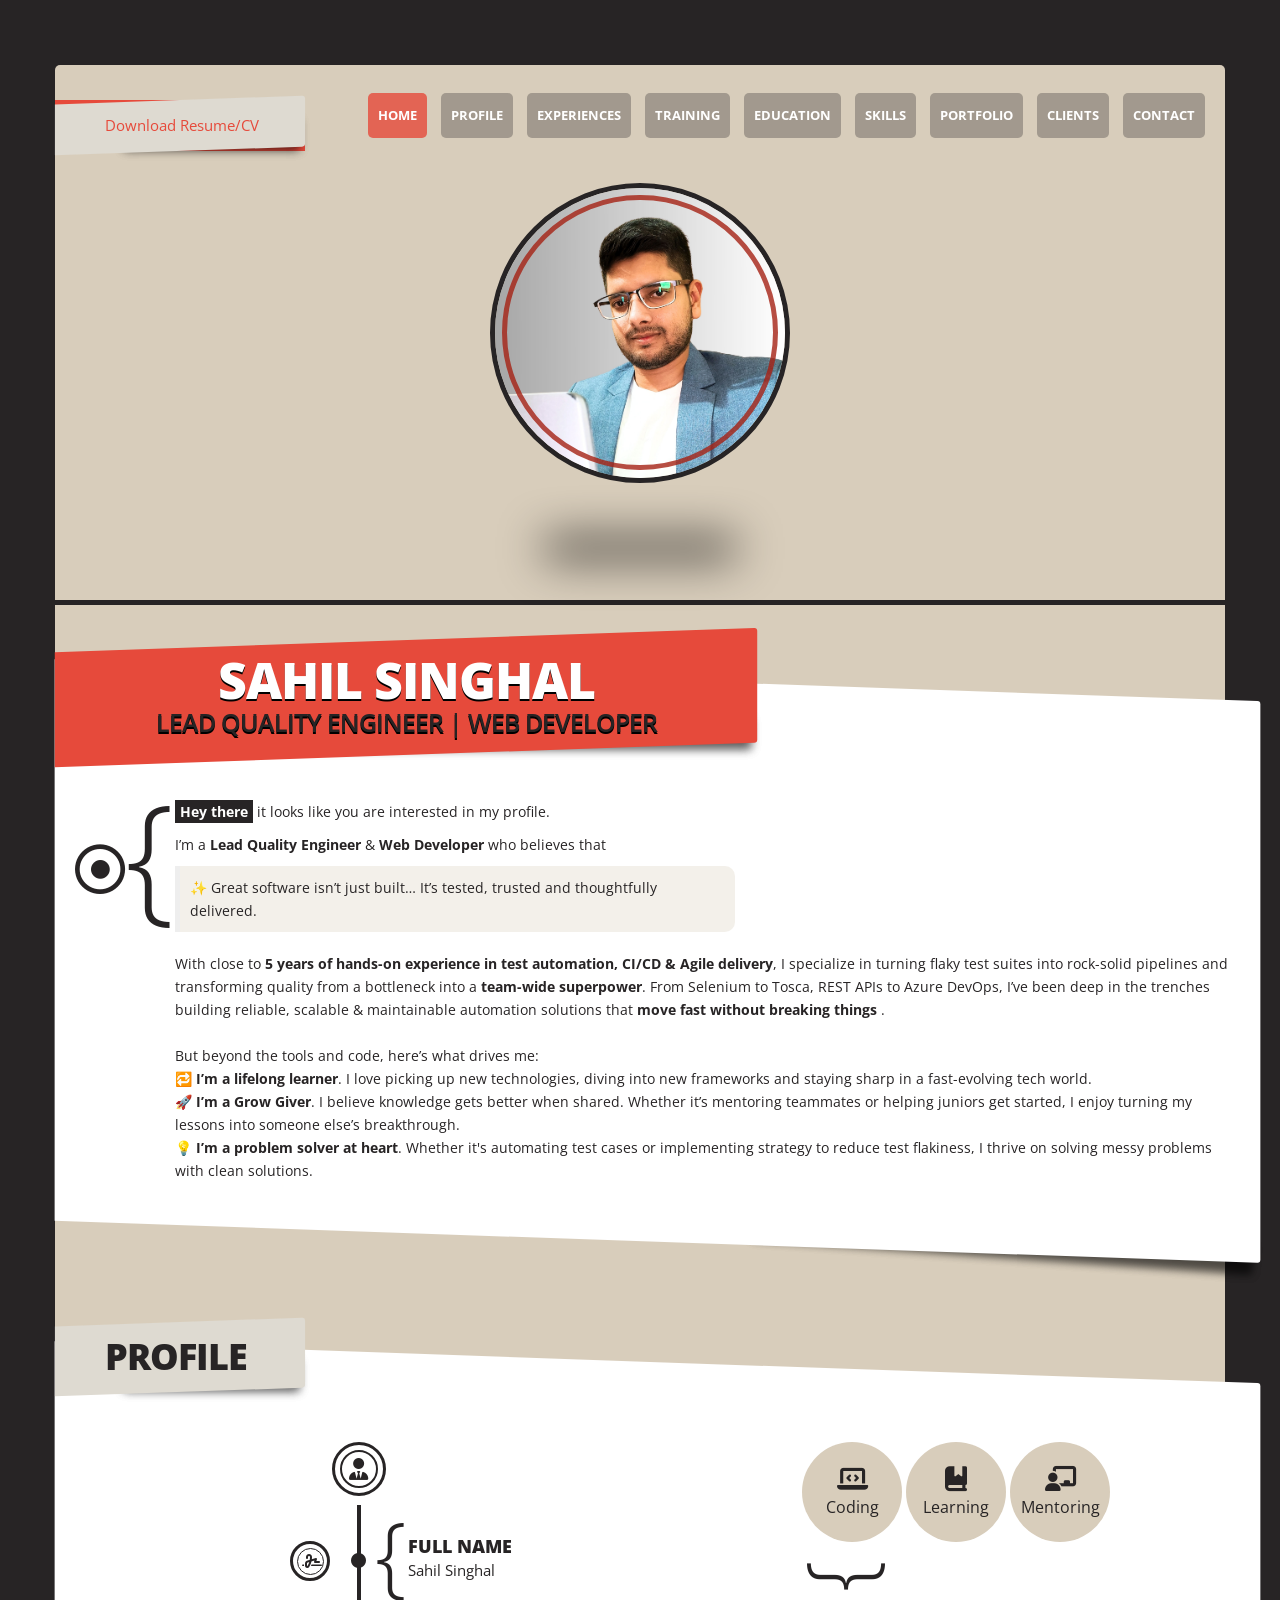
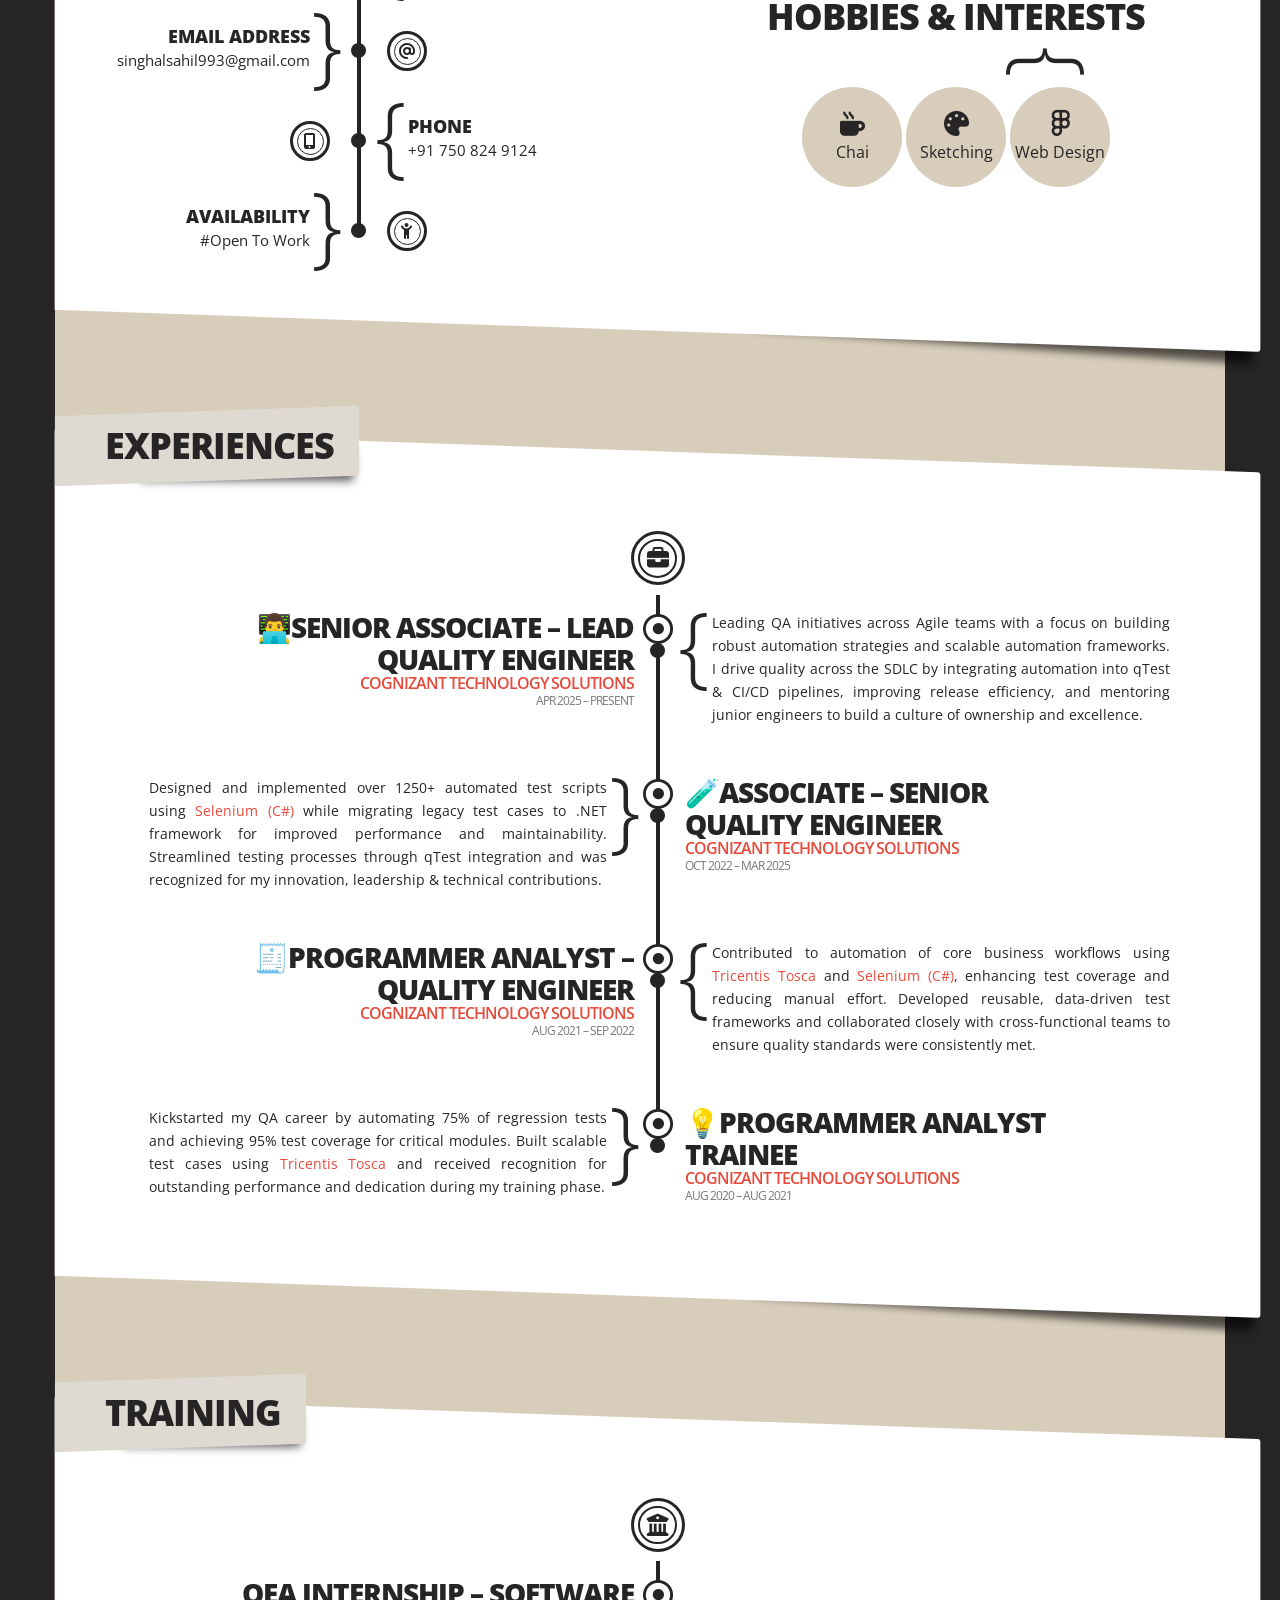
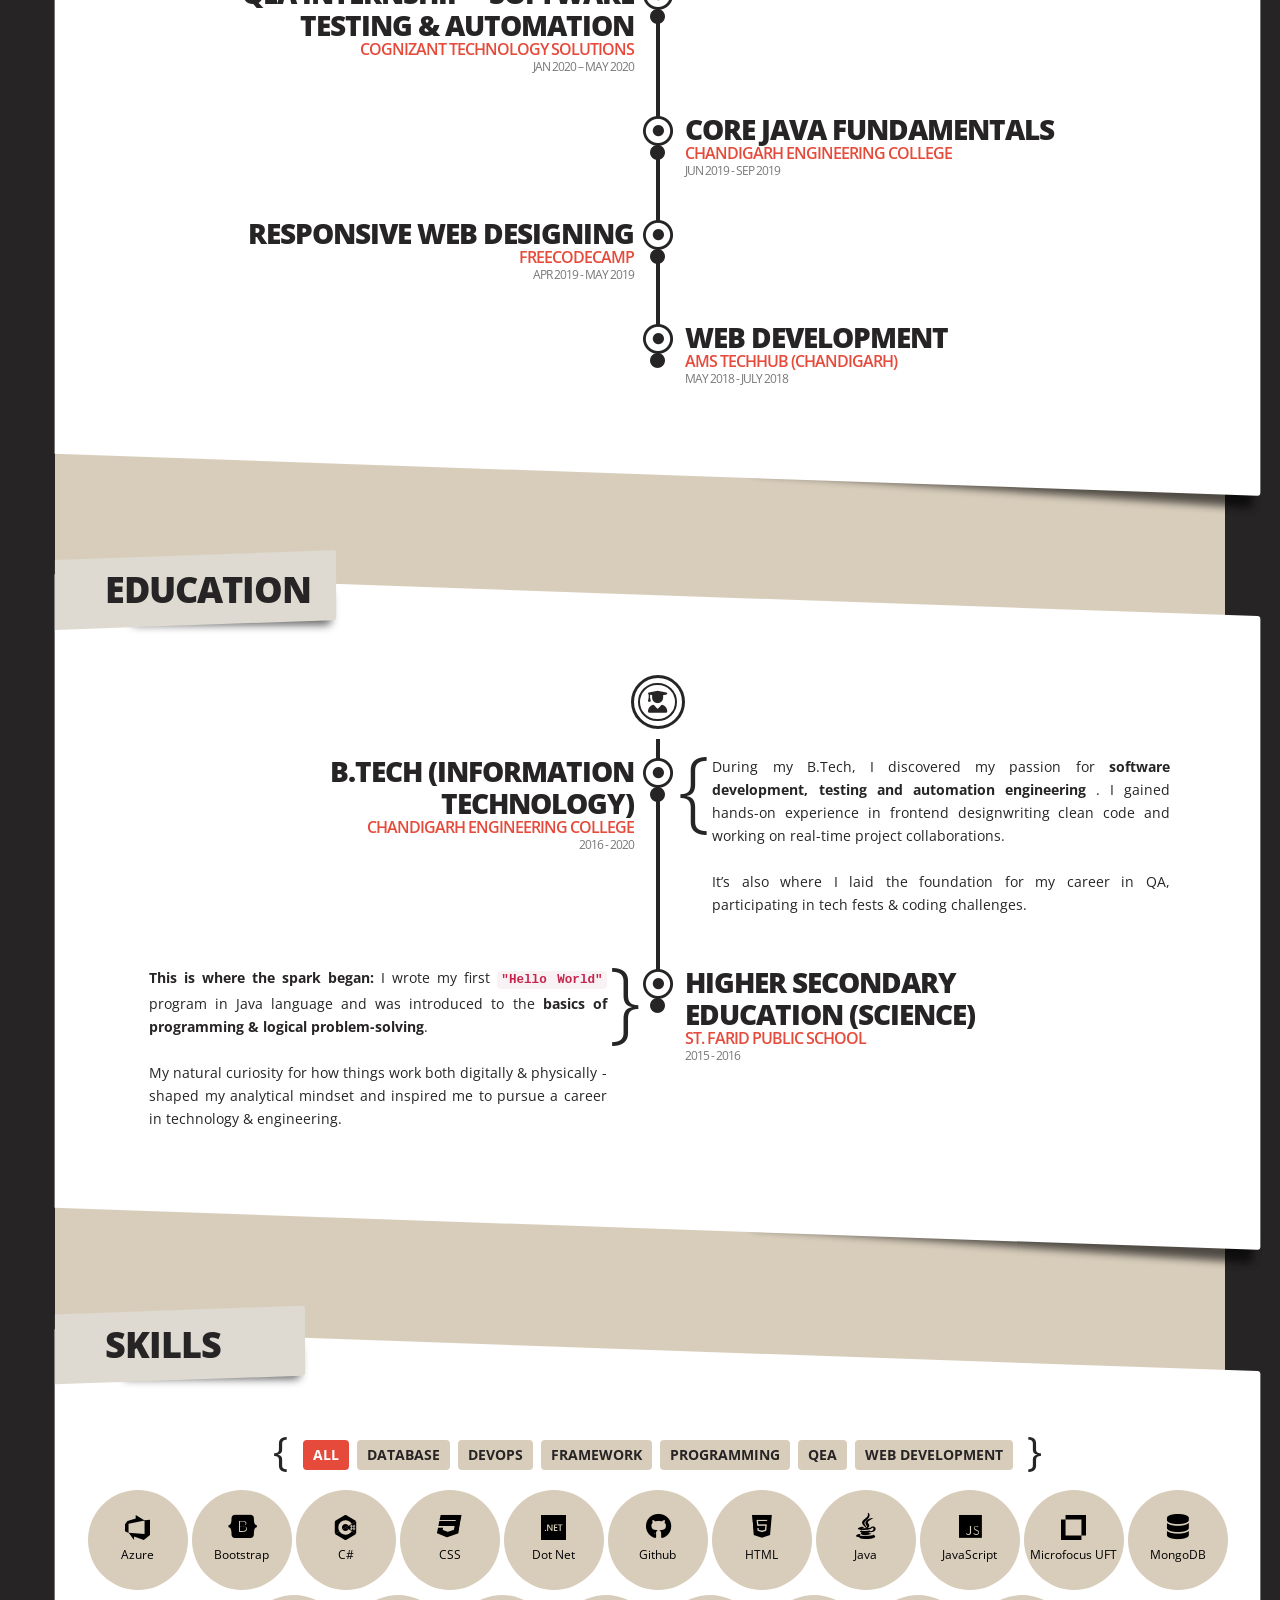
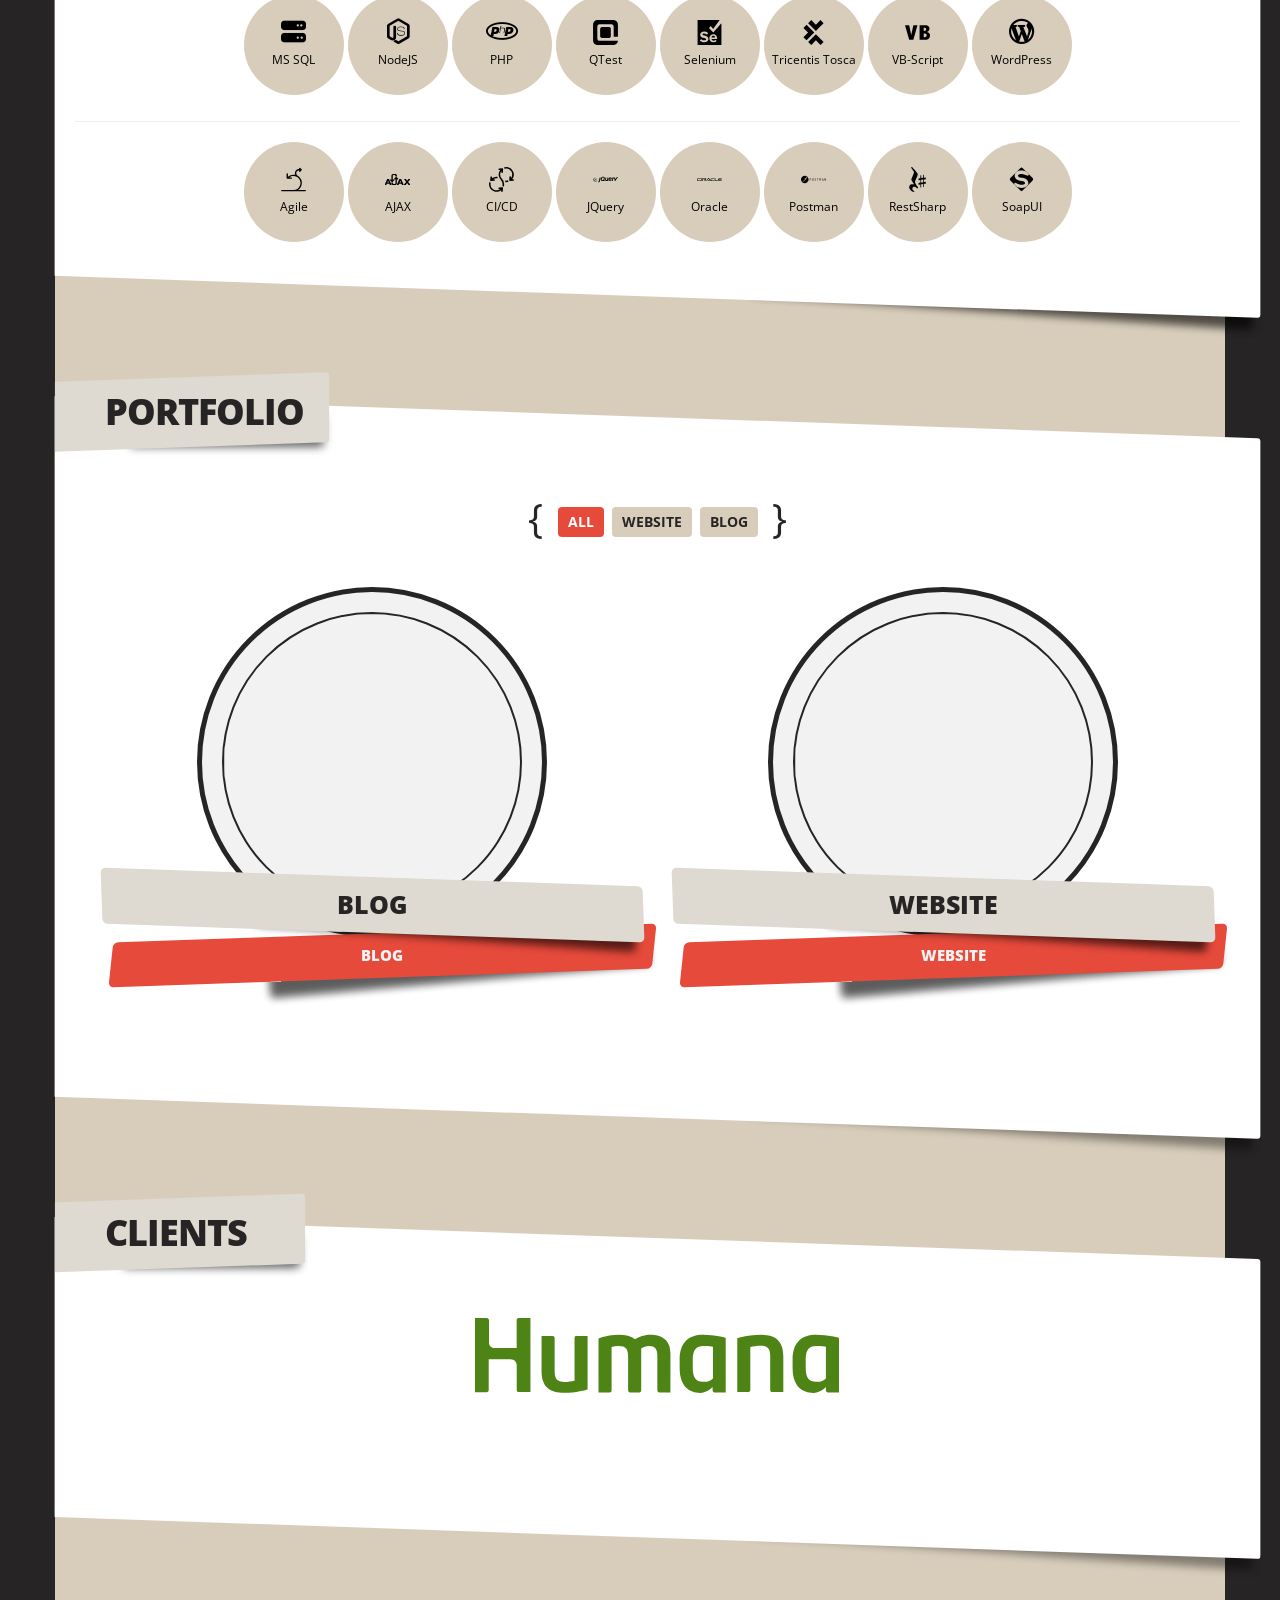
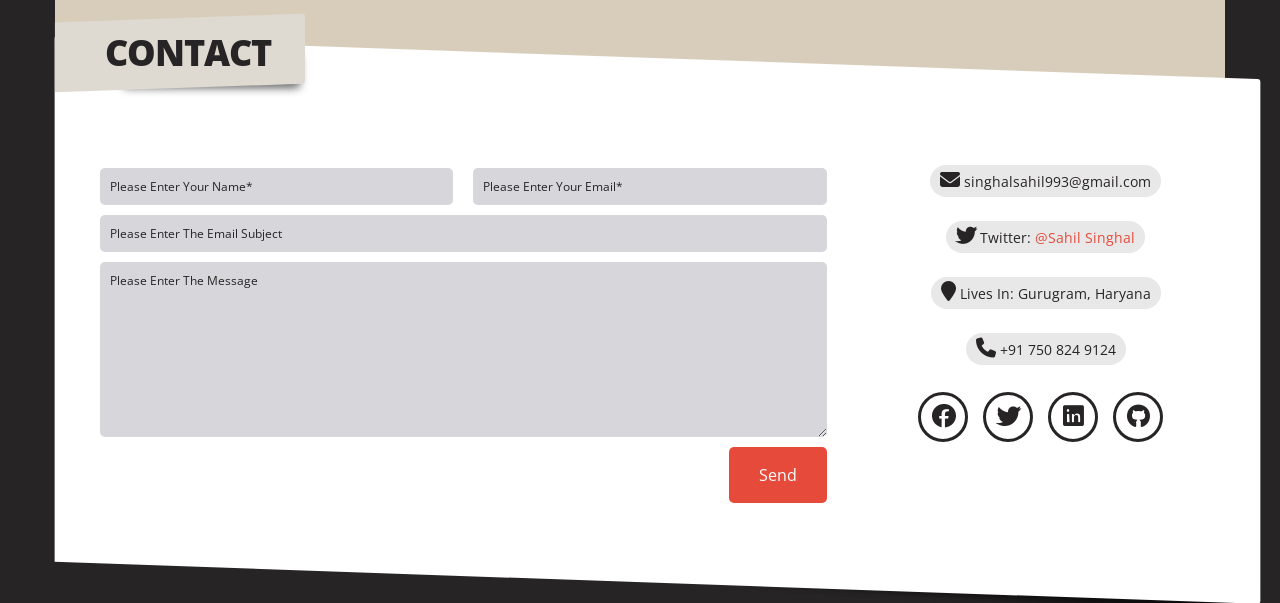
==== index.html @ 739b4bcb "Updates SVG Code In index File" ====
<!DOCTYPE html>
<html>

<head>
  <title>Er.Sahil Singhal</title>
  <!-- Meta Details -->
  <meta name="viewport" content="width=device-width, initial-scale=1.0">
  <meta http-equiv="Content-Type" content="text/html; charset=UTF-8">
  <meta name="author" content="Sahil Singhal | Lead Quality Engineer | Web Developer">
  <meta name="keywords" content="Sahil Singhal, Lead Quality Engineer & Web Developer, Cognizant Technology Solutions">
  <meta name="robots" content="all">

  <!-- Include Cascading Style Stylesheets -->
  <link rel="stylesheet" href="./css/prettyPhoto.css">
  <link rel="stylesheet" href="./css/animate.css">
  <link rel="stylesheet" href="./css/stylesheet.css">

  <!-- Include Favicon Image In Browser Tab -->
  <link rel="apple-touch-icon" sizes="180x180" href="images/favicon/apple-touch-icon.png">
  <link rel="icon" type="image/png" sizes="32x32" href="images/favicon/favicon-32x32.png">
  <link rel="icon" type="image/png" sizes="16x16" href="images/favicon/favicon-16x16.png">
  <link rel="manifest" href="images/favicon/site.webmanifest">

  <!-- Include Font Awesome -->
  <link rel="stylesheet" href="./css/fontawesome/css/all.css">

  <!-- Include Google Fonts -->
  <link href='https://fonts.googleapis.com/css?family=Open+Sans:300,700,800,400,600' rel='stylesheet' type='text/css'>
</head>

<body>
  <div class="wrapper">
    <div class="container">
      <header id="home">
        <div class="head-image bg-image"
          style="background-position: center center; background-image: url('images/head-image.jpg'); background-size: cover; background-repeat: no-repeat; height: 535px;">
          <div class="avatar wow bounceInDown animated" style="visibility: visible; animation-name: bounceInDown;">
            <img alt="avatar" src="images/Sahil Singhal.jpg" style="height:100%;">
          </div>
        </div>
        <div class="sticky-paper-head has-shadow" style="background-color: #e64a3b;">
          <div class="content">
            <a target="_blank" href="#">Download Resume/CV</a>
          </div>
          <div class="shadow"></div>
        </div>
        <div class="col-xs-12 nav-menu top-menu-holder">
          <nav class="visible-lg">
            <ul class="nav">
              <li class="active">
                <a href="#home" address="true">Home</a>
              </li>
              <li>
                <a href="#profile" address="true">Profile</a>
              </li>
              <li>
                <a href="#experiences" address="true">Experiences</a>
              </li>
              <li>
                <a href="#training" address="true">Training</a>
              </li>
              <li class="">
                <a href="#education" address="true">Education</a>
              </li>
              <li class="">
                <a href="#skills" address="true">Skills</a>
              </li>
              <li>
                <a href="#portfolio" address="true">Portfolio</a>
              </li>
              <li>
                <a href="#clients" address="true">Clients</a>
              </li>
              <li>
                <a href="#contact" address="true">Contact</a>
              </li>
            </ul>
          </nav>
          <select id="navdropdown" class="top-drop-menu nav visible-md visible-sm visible-xs">
            <option value="#home" selected="selected">
              Home
            </option>
            <option value="#profile">
              Profile
            </option>
            <option value="#experiences">
              Experiences
            </option>
            <option value="#training">
              Training
            </option>
            <option value="#education">
              Education
            </option>
            <option value="#skills">
              Skills
            </option>
            <option value="#portfolio">
              Portfolio
            </option>
            <option value="#clients">
              Clients
            </option>
            <option value="#contact">
              Contact
            </option>
          </select>
        </div>
      </header>
      <section id="info" class="big-name">
        <div class="sticky-paper-head has-shadow">
          <div class="content">
            <h1 id="websitename" style="color: #fff;">Sahil Singhal</h1>
            <div class="short-tag">
              Lead Quality Engineer | Web Developer
            </div>
          </div>
          <div class="shadow"></div>
        </div>
        <div class="sticky-paper-body has-shadow">
          <div class="content">
            <div class="row">
              <div class="col-xs-12 col-md-12">
                <div class="le-paragraph">
                  <p>
                    <strong>Hey there</strong> it looks like you are interested in my profile.
                  </p>
                  <p>
                    I’m a <b>Lead Quality Engineer</b> & <b>Web Developer</b> who believes that
                  <blockquote class="quote">✨ Great software isn’t just built… It’s tested, trusted and thoughtfully
                    delivered.
                  </blockquote>

                  With close to <b>5 years of hands-on experience in test automation, CI/CD &amp; Agile delivery</b>, I
                  specialize in turning flaky test suites into rock-solid pipelines and transforming quality from a
                  bottleneck into a <b>team-wide superpower</b>. From Selenium to Tosca, REST APIs to Azure DevOps, I’ve
                  been deep in the trenches building reliable, scalable &amp; maintainable automation solutions that <b>
                    move fast without breaking things </b>. <br><br>

                  But beyond the tools and code, here’s what drives me:<br>
                  🔁 <b>I’m a lifelong learner</b>. I love picking up new technologies, diving into new frameworks and
                  staying sharp in a fast-evolving tech world.<br>
                  🚀 <b>I’m a Grow Giver</b>. I believe knowledge gets better when shared. Whether it’s mentoring
                  teammates or helping juniors get started, I enjoy turning my lessons into someone else’s
                  breakthrough.<br>
                  💡 <b>I’m a problem solver at heart</b>. Whether it's automating test cases or implementing strategy
                  to reduce test flakiness, I thrive on solving messy problems with clean solutions.
                  </p>
                </div>
              </div>
            </div>
          </div>
          <div class="shadow"></div>
        </div>
      </section>
      <hr class="le-hr">
      <section id="profile">
        <div class="sticky-paper-head has-shadow">
          <div class="content">
            <h1>profile</h1>
          </div>
          <div class="shadow"></div>
        </div>
        <div class="sticky-paper-body has-shadow">
          <div class="content">
            <div class="row">
              <div class="col-xs-12 col-lg-6">
                <div class="timeline-holder wow bounceInUp animated"
                  style="visibility: visible; animation-name: bounceInUp;">
                  <div class="timeline-head">
                    <div class="icon">
                      <i class="fa fa-user-tie"></i>
                    </div>
                  </div>
                  <div class="timeline-body">
                    <div class="profile-item timeline-item">
                      <div class="icon-item left">
                        <div class="circular-icon">
                          <i class="fa fa-signature"></i>
                        </div>
                      </div>
                      <div class="profile-content timeline-content right">
                        <span>full name</span>
                        <div class="value">Sahil Singhal</div>
                      </div>
                    </div>
                    <div class="profile-item timeline-item">
                      <div class="icon-item right">
                        <div class="circular-icon">
                          <i class="fa-solid fa-at"></i>
                        </div>
                      </div>
                      <div class="profile-content timeline-content left">
                        <span>email address</span>
                        <div class="value" style="text-transform: none;">singhalsahil993@gmail.com
                        </div>
                      </div>
                    </div>
                    <div class="profile-item timeline-item">
                      <div class="icon-item left">
                        <div class="circular-icon">
                          <i class="fa fa-mobile-screen-button"></i>
                        </div>
                      </div>
                      <div class="profile-content timeline-content right">
                        <span>Phone</span>
                        <div class="value">+91 750 824 9124</div>
                      </div>
                    </div>
                    <div class="profile-item timeline-item">
                      <div class="icon-item right">
                        <div class="circular-icon left">
                          <i class="fa fa-child-reaching"></i>
                        </div>
                      </div>
                      <div class="profile-content timeline-content left">
                        <span>Availability</span>
                        <div class="value">#Open To Work</div>
                      </div>
                    </div>
                  </div>
                </div>
              </div>
              <div class="col-xs-12 col-lg-6">
                <div class="interests-holder">
                  <div class="interests-row big">
                    <ul>
                      <li class="wow bounceInDown animated" data-wow-delay="0.2s"
                        style="visibility: visible; animation-delay: 0.2s; animation-name: bounceInDown;">
                        <i class="fa fa-laptop-code"></i>
                        <span>Coding</span>
                      </li>
                      <li class="wow bounceInDown animated" data-wow-delay="0.3s"
                        style="visibility: visible; animation-delay: 0.3s; animation-name: bounceInDown;">
                        <i class="fa fa-book-bookmark"></i>
                        <span>Learning</span>
                      </li>
                      <li class="wow bounceInDown animated" data-wow-delay="0.4s"
                        style="visibility: visible; animation-delay: 0.4s; animation-name: bounceInDown;">
                        <i class="fa fa-chalkboard-teacher"></i>
                        <span>Mentoring</span>
                      </li>
                    </ul>
                  </div>
                  <div class="title wow fadeIn animated" style="visibility: visible; animation-name: fadeIn;">
                    <h1>hobbies &amp; interests</h1>
                  </div>
                  <div class="interests-row big">
                    <ul>
                      <li class="wow bounceInDown animated" data-wow-delay="0.5s"
                        style="visibility: visible; animation-delay: 0.5s; animation-name: bounceInDown;">
                        <i class="fa fa-mug-hot"></i>
                        <span>Chai</span>
                      </li>
                      <li class="wow bounceInDown animated" data-wow-delay="0.6s"
                        style="visibility: visible; animation-delay: 0.6s; animation-name: bounceInDown;">
                        <i class="fa fa-solid fa-palette"></i>
                        <span>Sketching</span>
                      </li>
                      <li class="wow bounceInDown animated" data-wow-delay="0.7s"
                        style="visibility: visible; animation-delay: 0.7s; animation-name: bounceInDown;">
                        <i class="fab fa-figma"></i>
                        <span>Web Design</span>
                      </li>
                    </ul>
                  </div>
                </div>
              </div>
            </div>
          </div>
          <div class="shadow"></div>
        </div>
      </section>
      <hr class="le-hr">
      <section id="experiences">
        <div class="sticky-paper-head has-shadow">
          <div class="content">
            <h1>experiences</h1>
          </div>
          <div class="shadow"></div>
        </div>
        <div class="sticky-paper-body has-shadow">
          <div class="content">
            <div class="row">
              <div class="col-xs-12">
                <div class="timeline-holder wow bounceInUp animated"
                  style="visibility: visible; animation-name: bounceInUp;">
                  <div class="timeline-head event-head">
                    <div class="icon">
                      <i class="fa fa-briefcase"></i>
                    </div>
                  </div>
                  <div class="timeline-body">
                    <div class="event-item timeline-item">
                      <div class="event-title left">
                        <h1>👨‍💻Senior Associate – Lead Quality Engineer</h1>
                        <h4><a href="https://www.cognizant.com/us/en" target="_blank">Cognizant Technology
                            Solutions</a><br><small>Apr 2025 – Present</small></h4>
                      </div>
                      <div class="event-content timeline-content right">
                        <p>
                          Leading QA initiatives across Agile teams with a focus on building robust automation
                          strategies and scalable automation frameworks. I drive quality across the SDLC by integrating
                          automation into qTest &amp; CI/CD pipelines, improving release efficiency, and mentoring
                          junior engineers to build a culture of ownership and excellence.
                        </p>
                      </div>
                    </div>
                    <div class="event-item timeline-item">
                      <div class="event-content timeline-content left">
                        <p>
                          Designed and implemented over 1250+ automated test scripts using <a
                            href="https://www.selenium.dev/" target="_blank">Selenium (C#)</a> while migrating
                          legacy test cases to .NET framework for improved performance and maintainability. Streamlined
                          testing processes through qTest integration and was recognized for my innovation, leadership
                          &amp; technical contributions.
                        </p>
                      </div>
                      <div class="event-title right">
                        <h1>🧪Associate – Senior Quality Engineer</h1>
                        <h4><a href="https://www.cognizant.com/us/en" target="_blank">Cognizant Technology
                            Solutions</a><br><small>Oct 2022 – Mar 2025</small>
                        </h4>
                      </div>
                    </div>
                    <div class="event-item timeline-item">
                      <div class="event-title left">
                        <h1>🧾Programmer Analyst – Quality Engineer</h1>
                        <h4><a href="https://www.cognizant.com/us/en" target="_blank">Cognizant Technology
                            Solutions</a><br><small>Aug 2021 – Sep 2022</small></h4>
                      </div>
                      <div class="event-content timeline-content right">
                        <p>
                          Contributed to automation of core business workflows using <a
                            href="https://documentation.tricentis.com/tosca/1600/en/content/resources/webhelp/cover_web.htm"
                            target="_blank">Tricentis Tosca</a> and <a href="https://www.selenium.dev/"
                            target="_blank">Selenium (C#)</a>, enhancing test
                          coverage and reducing manual effort. Developed reusable, data-driven test frameworks and
                          collaborated closely with cross-functional teams to ensure quality standards were
                          consistently met.
                        </p>
                      </div>
                    </div>
                    <div class="event-item timeline-item">
                      <div class="event-content timeline-content left">
                        <p>
                          Kickstarted my QA career by automating 75% of regression tests and achieving 95% test coverage
                          for critical modules. Built scalable test cases using <a
                            href="https://documentation.tricentis.com/tosca/1600/en/content/resources/webhelp/cover_web.htm"
                            target="_blank">Tricentis Tosca</a> and received recognition for outstanding performance and
                          dedication during my training phase.
                        </p>
                      </div>
                      <div class="event-title right">
                        <h1>💡Programmer Analyst Trainee</h1>
                        <h4><a href="https://www.cognizant.com/us/en" target="_blank">Cognizant Technology
                            Solutions</a><br><small>Aug 2020 – Aug 2021</small></h4>
                      </div>
                    </div>
                  </div>
                </div>
              </div>
            </div>
          </div>
          <div class="shadow"></div>
        </div>
      </section>
      <hr class="le-hr">
      <section id="training">
        <div class="sticky-paper-head has-shadow">
          <div class="content">
            <h1>Training</h1>
          </div>
          <div class="shadow"></div>
        </div>
        <div class="sticky-paper-body has-shadow">
          <div class="content">
            <div class="row">
              <div class="col-xs-12">
                <div class="timeline-holder wow bounceInUp animated"
                  style="visibility: visible; animation-name: bounceInUp;">
                  <div class="timeline-head event-head">
                    <div class="icon">
                      <i class="fa fa-university"></i>
                    </div>
                  </div>
                  <div class="timeline-body">
                    <!--QEA Internship – Software Testing & Automation-->
                    <div class="event-item timeline-item">
                      <div class="event-title left">
                        <h1>QEA Internship – Software Testing & Automation</h1>
                        <h4><a href="https://www.cognizant.com/us/en" target="_blank">Cognizant Technology
                            Solutions</a><br><small>Jan 2020 – May 2020</small></h4>
                      </div>
                    </div>
                    <!--Core Java-->
                    <div class="event-item timeline-item">
                      <div class="event-content timeline-content left myleft"></div>
                      <div class="event-title right">
                        <h1>Core Java Fundamentals</h1>
                        <h4><a href="https://www.cgc.edu.in/chandigarh-engineering-college" target="_blank">Chandigarh
                            Engineering College</a> <br><small>Jun 2019 - Sep 2019</small></h4>
                      </div>
                    </div>
                    <!--Web Development-->
                    <div class="event-item timeline-item">
                      <div class="event-title left">
                        <h1>Responsive Web Designing</h1>
                        <h4><a href="https://www.freecodecamp.org/" target="_blank">FreeCodeCamp</a><br><small>Apr
                            2019 - May 2019</small></h4>
                      </div>
                    </div>
                    <!--Web Development-->
                    <div class="event-item timeline-item">
                      <div class="event-content timeline-content left myleft"></div>
                      <div class="event-title right">
                        <h1>Web Development</h1>
                        <h4><a href="http://www.amstechub.com/" target="_blank">AMS Techhub
                            (Chandigarh)</a><br><small>May
                            2018 - July 2018</small>
                        </h4>
                      </div>
                    </div>
                  </div>
                </div>
              </div>
            </div>
          </div>
          <div class="shadow"></div>
        </div>
      </section>
      <hr class="le-hr">
      <section id="education">
        <div class="sticky-paper-head has-shadow">
          <div class="content">
            <h1>education</h1>
          </div>
          <div class="shadow"></div>
        </div>
        <div class="sticky-paper-body has-shadow">
          <div class="content">
            <div class="row">
              <div class="col-xs-12">
                <div class="timeline-holder wow bounceInUp animated"
                  style="visibility: visible; animation-name: bounceInUp;">
                  <div class="timeline-head event-head">
                    <div class="icon">
                      <i class="fa fa-user-graduate"></i>
                    </div>
                  </div>
                  <div class="timeline-body">
                    <div class="event-item timeline-item">
                      <div class="event-title left">
                        <h1>B.Tech (Information Technology)</h1>
                        <h4><a href="https://www.cgc.edu.in/chandigarh-engineering-college" target="_blank">Chandigarh
                            Engineering College</a><br><small>2016 - 2020</small></h4>
                      </div>
                      <div class="event-content timeline-content right">
                        <p>
                          During my B.Tech, I discovered my passion for <b> software development, testing and automation
                            engineering </b>. I gained hands-on experience in frontend designwriting clean code and
                          working on real-time project collaborations. <br><br>
                          It’s also where I laid the foundation for my career in QA, participating in tech fests &amp;
                          coding challenges.
                        </p>
                      </div>
                    </div>
                    <div class="event-item timeline-item">
                      <div class="event-content timeline-content left">
                        <p>
                          <b>This is where the spark began:</b> I wrote my first <b><code>"Hello World"</code></b>
                          program
                          in Java language and was introduced to the <b>basics of programming &amp; logical
                            problem-solving</b>.
                          <br><br>
                          My natural curiosity for how things work both digitally &amp; physically - shaped my
                          analytical
                          mindset and inspired me to pursue a career in technology &amp; engineering.
                        </p>
                      </div>
                      <div class="event-title right">
                        <h1>Higher Secondary Education (Science)</h1>
                        <h4><a href="https://stfarid.school/" target="_blank">St. Farid Public School</a><br><small>
                            2015 - 2016</small></h4>
                      </div>
                    </div>
                  </div>
                </div>
              </div>
            </div>
          </div>
          <div class="shadow"></div>
        </div>
      </section>
      <hr class="le-hr">
      <section id="skills">
        <div class="sticky-paper-head has-shadow">
          <div class="content">
            <h1>skills</h1>
          </div>
          <div class="shadow"></div>
        </div>
        <div class="sticky-paper-body has-shadow">
          <div class="content">
            <div class="row">
              <div class="col-xs-12">
                <div class="skill-holder interests-row big">
                  <div id="filters" class="group-selectors-skills">
                    <a href="#all" data-filter="*" class="active">All<span></span></a>
                    <a href="#database" data-filter=".database">Database<span></span></a>
                    <a href="#devops" data-filter=".devops">DevOps<span></span></a>
                    <a href="#framework" data-filter=".framework">Framework<span></span></a>
                    <a href="#lang" data-filter=".lang">Programming<span></span></a>
                    <a href="#qea" data-filter=".qea">QEA<span></span></a>
                    <a href="#webdev" data-filter=".webdev">Web Development<span></span></a>
                  </div>
                  <ul id="skillslist">
                    <li class="wow bounceInDown animated animated devops" data-wow-delay="0.1s"
                      style="visibility: visible; animation-delay: 0.1s; animation-name: bounceInDown;">
                      <a href="https://learn.microsoft.com/en-us/azure/?product=popular" target="_blank">
                        <svg xmlns="http://www.w3.org/2000/svg" viewBox="1 1 14 14">
                          <path
                            d="M15 3.622v8.512L11.5 15l-5.425-1.975v1.958L3.004 10.97l8.951.7V4.005L15 3.622zm-2.984.428L6.994 1v2.001L2.382 4.356 1 6.13v4.029l1.978.873V5.869l9.038-1.818z" />
                        </svg>
                        <span>Azure</span>
                      </a>
                    </li>
                    <li class="wow bounceInDown animated animated webdev framework" data-wow-delay="0.2s"
                      style="visibility: visible; animation-delay: 0.2s; animation-name: bounceInDown;">
                      <a href="https://getbootstrap.com/" target="_blank">
                        <i class="fab fa-bootstrap"></i>
                        <span>Bootstrap</span>
                      </a>
                    </li>
                    <li class="wow bounceInDown animated animated lang" data-wow-delay="0.3s"
                      style="visibility: visible; animation-delay: 0.3s; animation-name: bounceInDown;">
                      <a href="https://learn.microsoft.com/en-us/dotnet/csharp/" target="_blank">
                        <svg xmlns="http://www.w3.org/2000/svg" viewBox="4 2 24 28">
                          <path
                            d="M27.695 23c.188-.338.305-.719.305-1.061V10.061c0-.342-.117-.723-.305-1.061L16 16l11.695 7z" />
                          <path
                            d="M17.04 29.743l9.922-5.939c.286-.171.546-.466.734-.805L16 16 4.306 23c.188.338.448.634.734.805l9.922 5.939c.572.342 1.507.342 2.078 0z" />
                          <path
                            d="M27.695 9c-.188-.338-.448-.634-.734-.805l-9.922-5.939c-.572-.342-1.507-.342-2.078 0L5.039 8.195C4.468 8.537 4 9.377 4 10.061v11.877c0 .342.117.723.305 1.061L16 16l11.695-7z" />
                          <g fill="#d8cdbb" class="svgTxt">
                            <path
                              d="M16.039 24C11.606 24 8 20.411 8 16s3.606-8 8.038-8c2.807 0 5.429 1.476 6.881 3.862l-3.442 2.065A4.04 4.04 0 0 0 16.039 12c-2.216 0-4.019 1.794-4.019 4s1.803 4 4.019 4a4.04 4.04 0 0 0 3.432-1.917l3.45 2.053C21.469 22.523 18.847 24 16.039 24z" />
                            <path fill-rule="evenodd"
                              d="M25 13v.997h-2V13h-1v.997h-1V15h1v1.995h-1V18h1v1h1v-1h2v1h1v-1h1v-1h-1v-2h1v-1.003h-1V13h-1zm0 4v-2h-2v1.995L25 17z" />
                          </g>
                        </svg>
                        <span>C#</span>
                      </a>
                    </li>
                    <li class="wow bounceInDown animated animated webdev" data-wow-delay="0.4s"
                      style="visibility: visible; animation-delay: 0.4s; animation-name: bounceInDown;">
                      <a href="https://www.w3schools.com/css/" target="_blank">
                        <i class="fab fa-css3"></i>
                        <span>CSS</span>
                      </a>
                    </li>
                    <li class="wow bounceInDown animated animated lang framework" data-wow-delay="0.5s"
                      style="visibility: visible; animation-delay: 0.5s; animation-name: bounceInDown;">
                      <a href="https://learn.microsoft.com/en-us/dotnet/" target="_blank">
                        <svg xmlns="http://www.w3.org/2000/svg" viewBox="0 0 456 456">
                          <path d="M0 0h456v456H0V0z" />
                          <path
                            d="M112 171c23 0 23 0 28.105 4.582 1.639 2.984 1.639 2.984 3.082 6.23l3.543 6.676 1.666 3.362c2.248 4.415 4.891 8.511 7.604 12.65l2.906 4.594 1.5 2.375L169.5 226l14.313 22.813 1.508 2.389L191 260l1-89h18v118c-21 0-21 0-25.062-3.812-1.009-2.048-1.983-4.113-2.937-6.187-1.822-3.026-3.765-5.974-5.687-8.937l-3.145-5.008-9.043-14.367-1.483-2.349-13.219-20.812L132 200l-1 90h-19V171zm123 0h63v17h-43v33h40v17h-40v35h46v16c-1.803 1.803-4.544 1.128-6.973 1.129l-3.873.01-4.217-.006-4.293.003a5410.81 5410.81 0 0 1-9.009-.005 3818.9 3818.9 0 0 0-11.572.004 4227.94 4227.94 0 0 1-8.868 0 2030.59 2030.59 0 0 0-4.268.002 1592.4 1592.4 0 0 1-5.955-.007l-3.429-.002C236 290 236 290 235 289l-.12-4.6-.004-3.013.011-3.333v-3.488l.016-11.477.004-7.932.021-18.785.023-23.476L235 171zm72 0h86v17h-33l.016 9.256.036 30.199.024 18.318.019 17.662.011 6.755.008 9.426.011 2.851c-.01 6.42-.01 6.42-1.124 7.534h-19V188h-33v-17zM85 269c3.752 2.015 5.636 3.455 8 7 .766 6.673.766 6.673-1.051 9.82-2.334 2.85-4.185 4.999-7.937 5.383-4.819.097-8.169.057-12.012-3.203-2.311-2.971-2.471-6.252-2.395-9.965.708-3.652 2.77-5.473 5.395-8.035 3.213-1.606 6.515-1.479 10-1z"
                            fill="#d8cdbb" class="svgTxt" />
                        </svg>
                        <span>Dot Net</span>
                      </a>
                    </li>
                    <li class="wow bounceInDown animated animated devops" data-wow-delay="0.6s"
                      style="visibility: visible; animation-delay: 0.6s; animation-name: bounceInDown;">
                      <a href="https://github.com/" target="_blank">
                        <i class="fab fa-github"></i>
                        <span>Github</span>
                      </a>
                    </li>
                    <li class="wow bounceInDown animated animated webdev" data-wow-delay="0.7s"
                      style="visibility: visible; animation-delay: 0.7s; animation-name: bounceInDown;">
                      <a href="https://www.w3schools.com/html/" target="_blank">
                        <i class="fab fa-html5"></i>
                        <span>HTML</span>
                      </a>
                    </li>
                    <li class="wow bounceInDown animated animated lang" data-wow-delay="0.8s"
                      style="visibility: visible; animation-delay: 0.8s; animation-name: bounceInDown;">
                      <a href="https://www.java.com/en/" target="_blank">
                        <i class="fab fa-java"></i>
                        <span>Java</span>
                      </a>
                    </li>
                    <li class="wow bounceInDown animated animated lang webdev" data-wow-delay="0.9s"
                      style="visibility: visible; animation-delay: 0.9s; animation-name: bounceInDown;">
                      <a href="https://www.javascript.com/" target="_blank">
                        <i class="fab fa-js"></i>
                        <span>JavaScript</span>
                      </a>
                    </li>
                    <li class="wow bounceInDown animated animated qea" data-wow-delay="1.0s"
                      style="visibility: visible; animation-delay: 1.0s; animation-name: bounceInDown;">
                      <a href="https://community.opentext.com/cfs-file/__key/telligent-evolution-components-attachments/00-210-01-00-00-20-59-05/UFT_5F00_UsersGuide.pdf"
                        target="_blank">
                        <svg xmlns="http://www.w3.org/2000/svg" viewBox="1 1 22 22">
                          <path fill-rule="evenodd" d="M1 5h4v14h14v4H1V5zm4-4h18v18h-4V5H5V1z" />
                        </svg>
                        <span>Microfocus UFT</span>
                      </a>
                    </li>
                    <li class="wow bounceInDown animated animated database webdev" data-wow-delay="1.1s"
                      style="visibility: visible; animation-delay: 1.1s; animation-name: bounceInDown;">
                      <a href="https://www.mongodb.com/" target="_blank">
                        <i class="fa fa-database"></i>
                        <span>MongoDB</span>
                      </a>
                    </li>
                    <li class="wow bounceInDown animated animated database" data-wow-delay="1.2s"
                      style="visibility: visible; animation-delay: 1.2s; animation-name: bounceInDown;">
                      <a href="https://www.mysql.com/" target="_blank">
                        <i class="fa fa-server"></i>
                        <span>MS SQL</span>
                      </a>
                    </li>
                    <li class="wow bounceInDown animated animated lang webdev framework" data-wow-delay="1.3s"
                      style="visibility: visible; animation-delay: 1.3s; animation-name: bounceInDown;">
                      <a href="https://nodejs.org/en" target="_blank">
                        <i class="fab fa-node-js"></i>
                        <span>NodeJS</span>
                      </a>
                    </li>
                    <li class="wow bounceInDown animated animated lang webdev" data-wow-delay="1.4s"
                      style="visibility: visible; animation-delay: 1.4s; animation-name: bounceInDown;">
                      <a href="https://www.php.net/" target="_blank">
                        <i class="fab fa-php"></i>
                        <span>PHP</span>
                      </a>
                    </li>
                    <li class="wow bounceInDown animated animated qea" data-wow-delay="1.5s"
                      style="visibility: visible; animation-delay: 1.5s; animation-name: bounceInDown;">
                      <a href="https://documentation.tricentis.com/qtest/od/en/content/resources/home.htm"
                        target="_blank">
                        <svg xmlns="http://www.w3.org/2000/svg" viewBox="-0.52 -0.51 281.64 283">
                          <path
                            d="M51.278-.267l2.406-.014 7.919-.009 5.704-.02L82.76-.334l9.669-.011 33.774-.025 31.413-.051 27.025-.036 16.116-.026 15.171-.005 5.542-.015c17.056-.105 31.309 2.734 44.28 14.754 13.737 14.792 15.419 31.297 15.364 50.553v4.083l-.013 10.994-.008 11.523-.021 21.78-.022 24.813L281 189h-48l.003-10.917-.084-35.791-.04-21.69-.046-18.92-.014-10.005-.047-11.208.037-3.298c-.13-8.05-2.238-14.493-6.81-21.172-5.57-4.867-10.465-7.118-17.881-7.147l-3.721-.022-4.09-.008-4.302-.02-14.139-.041-4.872-.012-22.898-.042-26.401-.077-20.423-.048-12.189-.036-11.48-.017c-1.399 0-2.798-.006-4.197-.02-9.104-.085-16.409.534-23.711 6.314l-1.57 1.863-1.617 1.824c-4.891 8.072-4.939 16.267-4.896 25.494l-.016 4.187.001 11.299-.004 11.867.016 19.922-.005 22.98-.008 19.787-.005 11.793.015 11.091-.012 5.974c.067 9.551 1.026 17.406 7.727 24.591 6.468 5.791 12.819 6.654 21.209 6.624l2.634.003 8.752-.009h6.268l17.032-.013 17.793-.008 33.701-.021 38.365-.022L280 234l-.443 4.799-.249 2.699c-1.422 11.564-9.355 22.422-17.995 29.814-9.603 7.225-19.394 10.838-31.312 10.835l-2.425.011-8.037.019-5.766.02-18.933.041-6.527.012-30.671.042-35.358.077-27.359.048-16.326.036-15.373.017a737.68 737.68 0 0 0-5.621.02c-16.87.117-30.323-2.932-43.294-14.553C1.338 254.025-.453 238.055-.404 219.965l-.021-5.735-.011-15.496-.009-12.971-.001-30.619-.029-31.511-.023-27.127-.016-16.17.007-15.213-.01-5.557C-.61 41.824 2.611 27.684 15 14.313 24.951 4.728 37.451-.326 51.278-.267zm55.085 79.992l2.442-.015 7.937-.011 5.555-.013 11.625-.002 14.844-.034 11.469-.012 5.471-.016 7.672.006 2.249-.023c6.324.063 12.478 1.356 17.713 5.044l1.598 1.727 1.652 1.711c3.721 5.05 3.703 9.895 3.685 15.924l.015 2.722.011 8.89.013 6.191.002 12.97.034 16.608.012 12.783.016 6.123-.006 8.566.023 2.546c-.057 6.341-1.485 10.431-5.77 15.28-5.562 4.9-9.301 5.756-16.511 5.717l-2.682.021-8.764.009-6.109.016c-4.268.009-8.535.007-12.803-.003-5.457-.011-10.914.009-16.372.038l-12.619.012a965.26 965.26 0 0 0-6.034.018c-2.819.015-5.638.004-8.457-.013l-2.496.029c-6.607-.084-12.032-1.863-16.837-6.531l-1.379-2-1.434-2c-2.577-4.565-2.283-9.383-2.29-14.497l-.015-2.593-.027-8.488-.017-5.912-.02-12.398-.058-15.851-.025-12.215-.024-5.841-.009-8.191-.028-2.416c.046-6.251 1.166-11.831 5.181-16.841l1.953-1.633 1.922-1.68c5.484-3.404 11.395-3.741 17.691-3.72z" />
                        </svg>
                        <span>qTest</span>
                      </a>
                    </li>
                    <li class="wow bounceInDown animated animated qea" data-wow-delay="1.6s"
                      style="visibility: visible; animation-delay: 1.6s; animation-name: bounceInDown;">
                      <a href="https://www.selenium.dev/" target="_blank">
                        <svg xmlns="http://www.w3.org/2000/svg" viewBox="0 0 256 268.26">
                          <path
                            d="M234.153.003a1.72 1.72 0 0 1 1.533 2.683h0l-66.298 90.057a2.56 2.56 0 0 1-3.832 0h0l-23.377-26.059c-.571-.593-1.38-.894-2.2-.82s-1.561.517-2.016 1.203h0l-14.179 18.011a3 3 0 0 0 .383 3.066h0l42.155 43.687a2.56 2.56 0 0 0 3.832 0h0l82.776-93.123a1.77 1.77 0 0 1 3.066 1.15h0v226.485a1.81 1.81 0 0 1-1.916 1.916h0H1.92a1.81 1.81 0 0 1-1.39-.526 1.81 1.81 0 0 1-.526-1.39h0V1.92A1.81 1.81 0 0 1 .53.53 1.81 1.81 0 0 1 1.92.003h0zM169.005 152.91a41.82 41.82 0 0 0-42.538 42.921c0 26.442 19.161 43.304 44.071 43.304a52.76 52.76 0 0 0 32.191-9.964 2.37 2.37 0 0 0 .383-3.066h0l-6.898-10.347a2.32 2.32 0 0 0-3.066-.383 37.45 37.45 0 0 1-20.311 6.515c-13.413 0-21.844-8.431-23.377-18.395.028-.411.355-.739.766-.766h0 57.867a2.47 2.47 0 0 0 2.299-2.299h0v-2.299c0-26.826-16.862-45.22-41.388-45.22zm-57.1-14.562a61.35 61.35 0 0 0-41.388-13.796c-26.059 0-42.155 15.329-42.155 33.724 0 41.771 63.615 28.359 63.615 47.903 0 6.132-6.132 12.263-19.161 12.263-12.375.102-24.314-4.564-33.34-13.03a2.56 2.56 0 0 0-3.832.383h0l-9.964 13.796a2.37 2.37 0 0 0 .383 3.066c10.347 9.581 24.91 16.095 45.22 16.095 29.891 0 44.454-15.329 45.22-35.257 0-41.388-63.615-29.508-63.615-47.136 0-6.515 5.748-11.113 15.712-11.113a47.56 47.56 0 0 1 30.275 10.347c.505.414 1.156.607 1.805.534s1.242-.403 1.644-.918h0l9.964-13.413c.414-.505.607-1.156.534-1.805s-.403-1.242-.918-1.644zm57.484 31.424c10.423-.583 19.421 7.227 20.311 17.628-.028.411-.355.739-.766.766h0-39.089c-.411-.028-.739-.355-.766-.766 1.281-10.197 10.035-17.795 20.311-17.628z" />
                        </svg>
                        <span>Selenium</span>
                      </a>
                    </li>
                    <li class="wow bounceInDown animated animated qea" data-wow-delay="1.7s"
                      style="visibility: visible; animation-delay: 1.7s; animation-name: bounceInDown;">
                      <a href="https://documentation.tricentis.com/tosca/1600/en/content/resources/webhelp/cover_web.htm"
                        target="_blank">
                        <svg xmlns="http://www.w3.org/2000/svg" viewBox="0 0 32.4 40">
                          <path
                            d="M5 32.4l-5-5L7.5 20 .1 12.6l5-5L17.4 20 5 32.4zm7.6 7.6l-5-5L20 22.6 32.4 35l-5 5-7.4-7.5-7.4 7.5zM20 17.4L7.6 5l5-5L20 7.5 27.4 0l5 5L20 17.4z" />
                        </svg>
                        <span>Tricentis Tosca</span>
                      </a>
                    </li>
                    <li class="wow bounceInDown animated animated lang" data-wow-delay="1.8s"
                      style="visibility: visible; animation-delay: 1.8s; animation-name: bounceInDown;">
                      <a href="https://www.tutorialspoint.com/vbscript/index.htm" target="_blank">
                        <svg xmlns="http://www.w3.org/2000/svg" viewBox="2 7.84 28.01 16.33">
                          <path
                            d="M6.67 7.836L9 18.915l2.336-11.079H16l-4.664 16.328H6.672L2 7.836zm11.661 0h7.6a4.08 4.08 0 0 1 2.9 1.749 3.78 3.78 0 0 1 .571 2.04 3.985 3.985 0 0 1-.571 2.034 4.108 4.108 0 0 1-2.341 1.763 4.1 4.1 0 0 1 2.929 1.756 3.8 3.8 0 0 1 .58 2.1 4.663 4.663 0 0 1-.579 2.546 5.047 5.047 0 0 1-3.5 2.338h-7.589zM23 14.252h1.166a1.754 1.754 0 0 0 0-3.5H23zm0 7h1.39a2.047 2.047 0 0 0 0-4.089H23z" />
                        </svg>
                        <span>VB-Script</span>
                      </a>
                    </li>
                    <li class="wow bounceInDown animated animated web" data-wow-delay="1.9s"
                      style="visibility: visible; animation-delay: 1.9s; animation-name: bounceInDown;">
                      <a href="https://wordpress.com/" target="_blank">
                        <i class="fab fa-wordpress-simple"></i>
                        <span>WordPress</span>
                      </a>
                    </li>
                    <hr>







                    <li class="wow bounceInDown animated animated qea devops" data-wow-delay="2.0s"
                      style="visibility: visible; animation-delay: 2.0s; animation-name: bounceInDown;">
                      <a href="https://www.atlassian.com/agile" target="_blank">
                        <svg xmlns="http://www.w3.org/2000/svg" viewBox="3 4 18 17">
                          <path
                            d="M15.317 20H20.5a.5.5 0 1 1 0 1h-17a.5.5 0 1 1 0-1h8.498.002a5 5 0 0 0 3.536-8.536c-.38-.38-.807-.687-1.262-.919-.019-.008-.038-.017-.056-.028-1.666-.825-3.696-.664-5.219.483H10.5a.5.5 0 1 1 0 1h-3a.5.5 0 0 1-.5-.5v-3a.5.5 0 1 1 1 0v2.028c1.464-1.312 3.417-1.779 5.23-1.401C13.084 8.755 13 8.366 13 8a3 3 0 0 1 3-3h.293l-.146-.146a.5.5 0 0 1 .707-.707l1 1a.5.5 0 0 1 0 .707l-1 1a.5.5 0 0 1-.707-.707L16.293 6H16a2 2 0 0 0-2 2c0 .561.33 1.273.752 1.666.537.277 1.041.641 1.491 1.091A6 6 0 0 1 15.317 20h0z" />
                        </svg>
                        <span>Agile</span>
                      </a>
                    </li>
                    <li class="wow bounceInDown animated animated webdev" data-wow-delay="2.0s"
                      style="visibility: visible; animation-delay: 2.0s; animation-name: bounceInDown;">
                      <a href="https://www.w3schools.com/Xml/ajax_intro.asp" target="_blank">
                        <svg xmlns="http://www.w3.org/2000/svg" viewBox="-0.45 49.65 1201.18 536.73">
                          <path
                            d="M389.752 49.86l2.811-.017 3.048-.003 3.24-.015 10.611-.027 7.404-.017 15.54-.02 19.813-.058 15.309-.025 7.298-.024c31.078-.157 54.646 6.24 77.269 28.399 17.531 18.47 22.321 41.438 22.112 66.202l-.02 6.817c-.02 6.119-.175 11.864-1.186 17.93h-73c-.727-4.363-1.131-8.008-1.176-12.359l-.072-3.633-.094-7.469c-.299-12.982-4.13-22.19-13.455-31.293a94.03 94.03 0 0 0-5.203-4.246l-2.75-2.187c-8.386-4.677-17.29-5.272-26.715-5.246l-3.499-.016c-2.426-.006-4.852-.005-7.278.003-3.682.009-7.363-.02-11.045-.052a3669.16 3669.16 0 0 0-7.115.002l-3.287-.034c-12.653.114-22.858 4.134-32.311 12.53-8.599 9.224-12.31 20.172-12.278 32.631l-.018 2.52-.023 8.3-.03 5.974-.055 16.176-.068 16.92-.117 32.022-.138 36.464L373 341h3l1-3c1.938-2.187 1.938-2.187 4-4h2l.75-1.875c1.487-2.529 2.687-2.843 5.25-4.125 1.268-2.034 1.268-2.034 2-4h2l.801-1.828c1.257-2.276 2.354-3.34 4.387-4.922 4.089-3.35 7.432-7.202 10.813-11.25 3.121.581 4.811 1.425 7.094 3.617l1.684 1.59 1.723 1.668 3.406 3.242 1.609 1.534c1.582 1.485 1.582 1.485 3.891 3.106L430 322v2l1.688.75c4.834 2.613 8.459 6.397 12.313 10.25l5 4-.5 1.813c-.611 2.301-.611 2.301-.5 5.188-1.261 3.123-2.951 5.204-5.316 7.575l-2.043 2.062-2.203 2.191-2.264 2.27-4.741 4.73-7.269 7.281-4.602 4.594-2.203 2.216-2.043 2.024-1.799 1.794C412 384 412 384 410 384l-.812 1.813c-1.187 2.186-2.283 3.601-4.187 5.188h-2v2c-1.379 1.187-2.763 2.371-4.199 3.488-2.413 2.026-4.582 4.279-6.801 6.512l-3.809 3.809-2.144 2.144L356 439l-2.105 2.23C352 443 352 443 350 443l-.773 1.797c-1.345 2.415-2.719 3.715-4.852 5.453l-1.914 1.578L341 453c-6.456-3.069-10.654-7.664-15.211-13.023-2.188-2.417-4.592-4.415-7.105-6.48-1.749-1.554-3.195-3.192-4.684-4.996-2.537-3.071-5.299-5.573-8.355-8.117-4.955-4.167-9.111-9.122-13.363-13.98-2.278-2.399-4.697-4.346-7.281-6.402a94.41 94.41 0 0 1-3.375-3.875c-2.762-3.241-5.66-5.932-8.941-8.629-2.313-2.056-4.188-4.395-6.152-6.777-1.568-1.76-3.214-3.22-5.031-4.719a46.69 46.69 0 0 1-6.5-6.5c-2.533-3.067-5.29-5.567-8.344-8.105-2.373-1.998-4.519-4.148-6.656-6.395l-1.676-1.727-1.699-1.836-1.586-1.691C234 348 234 348 234.461 345.91L235 344l-2-2c.375-2.125.375-2.125 1-4h2l.758-1.748c1.414-2.563 3.028-4.248 5.121-6.292l2.291-2.258 2.393-2.328 4.691-4.602 2.104-2.049c1.722-1.639 1.722-1.639 2.642-3.724h2l.688-1.687c1.719-3.028 3.64-5.086 6.313-7.312 4.572.484 7.402 3.682 10.688 6.625l3.758 3.293 1.841 1.611c2.197 1.886 4.47 3.658 6.776 5.409 3.251 2.477 6.045 5.17 8.938 8.063l7.891 6.328C307 339 307 339 308 340l-.011-3.203-.196-77.408-.095-37.435-.075-32.656-.047-17.266-.03-16.306-.024-5.932C307.328 123.617 311.805 101.925 328 81l2.18-2.902L332 76h2l1-3c15.156-12.949 34.333-23.065 54.752-23.14zM689 298h87c5.555 11.109 5.555 11.109 7.375 15.688 2.035 4.972 4.247 9.83 6.544 14.686 3.678 7.823 7.15 15.738 10.642 23.645l9.018 19.906 6.109 13.451 1.143 2.535L823 402a1179.49 1179.49 0 0 0 14.531 32.273 440.71 440.71 0 0 1 8.059 18.367c4.391 10.46 9.103 20.791 13.891 31.074l12.707 28.098 13.653 30.222 4.734 10.645c1.948 4.536 4.09 8.976 6.219 13.43C898 569 898 569 898 572h-3l2 6h-81l-13.84-35.01c-1.947-5.007-3.98-9.941-6.239-14.816-1.128-2.664-2.006-5.429-2.921-8.175l-120 1-9.562 22.563-.888 2.155-5.112 13.032c-2.546 6.527-5.502 12.889-8.437 19.25h-80l2-6h-3c.636-4.135 2.015-7.482 3.813-11.25l1.641-3.48L575 554c2.23-4.875 4.334-9.793 6.375-14.75 2.187-5.277 4.543-10.457 6.957-15.633l6.601-14.735 5.833-12.859 10.984-24.398 1.06-2.385 14.021-31.965 7.673-17.037 6.606-14.728 6.55-14.55 5.277-11.836 8.688-19.16L669.5 342.5l5.242-11.734 4.297-9.598 1.922-4.305c2.803-6.245 5.403-12.536 8.039-18.863zm44 74l-.699 1.766-5.676 13.859c-1.893 4.527-3.668 9.088-5.375 13.688-5.481 14.75-11.14 29.441-17.423 43.87-1.998 4.642-3.761 9.349-5.447 14.112l-.696 1.959L696 466l24.959.052 11.592.024 11.204.019 4.256.011c7.414.027 14.64-.085 21.989-1.106-2.496-9.18-6.052-17.889-9.625-26.687l-2.838-7.04-1.883-4.672-8.813-22.32-9.466-23.718-1.227-2.996c-1.134-2.725-1.134-2.725-3.148-5.566zM536 183c3.809 1.768 6.051 3.984 9 7l3.875 3.313c3.492 3.014 6.435 6.271 9.41 9.785 1.64 1.819 3.325 3.349 5.215 4.902 3.345 2.753 6.084 5.842 8.891 9.133 2.085 2.419 4.324 4.636 6.609 6.867l4.5 4.5 2.363 2.359 4.824 4.891c2.334 2.342 2.334 2.342 5.188 4.563 2.472 2.011 4.499 4.197 6.563 6.625 2.213 2.602 4.423 4.895 7.063 7.063 3.34 2.742 6.025 5.841 8.816 9.129 1.797 2.086 1.797 2.086 4.684 4.371 3.161 2.634 5.683 5.471 8.348 8.59 2.102 2.43 4.352 4.668 6.652 6.91l3.813 3.813 1.832 1.832L645 290l-4 5h2c-.857 4.693-3.784 7.075-7.125 10.25l-3.586 3.5-1.737 1.699c-2.429 2.427-4.639 5.018-6.856 7.637-2.803 3.164-5.846 6.085-8.875 9.031-1.884 1.76-1.884 1.76-2.82 3.883a56.54 56.54 0 0 1-7-4v-2l-1.582-.645c-3.421-1.918-6.172-4.457-9.105-7.043-4.721-4.114-9.501-8.066-14.488-11.855-2.462-1.967-4.598-4.231-6.824-6.457a175.49 175.49 0 0 0-5-3l.006 3.33.098 80.25.047 38.808.037 33.829.023 17.909.015 16.867.012 6.18.002 8.463.018 2.447c-.113 21.846-10.112 42.578-25.071 58.106-22.242 21.458-46.354 24.132-75.832 24.113l-7.497.013-15.666.002a4580.12 4580.12 0 0 0-19.96.034l-15.471.012-7.354.016c-24.081.087-43.08-2.385-63.407-16.378l-1.988-1.273c-17.479-11.55-27.159-33.271-31.398-52.977C301.945 499.436 303 483.761 303 467h75l1 30c3.148 11.543 5.703 18.089 14 26v2l2.211.844c3.383 1.402 6.511 3.151 9.703 4.938 10.56 4.17 21.945 3.527 33.11 3.479l8.905.013c17.92.014 31.44-1.221 44.949-14.098 11.434-11.729 11.856-25.936 11.781-41.286l.032-6.006.018-16.193.044-16.964.053-32.075.073-36.537L504 296c-3.194 1.876-5.894 3.646-8.505 6.278l-1.94 1.941-2.043 2.074-2.131 2.139-6.693 6.755-4.557 4.584L467 331l-3.781-2.785-2.127-1.567c-2.669-2.103-4.98-4.455-7.342-6.89-1.69-1.697-3.433-3.262-5.25-4.82-6.692-5.763-13.064-11.892-19.5-17.937l2-5-3-1c1.47-3.399 3.38-5.65 6-8.25l2.125-2.141C438 279 438 279 440 279l.797-1.824c1.269-2.295 2.404-3.387 4.453-4.988 2.505-2.056 4.635-4.118 6.688-6.625 2.045-2.482 4.161-4.587 6.622-6.655 5.108-4.415 9.817-9.196 14.558-13.998l2.844-2.862 11.956-12.061 7.361-7.416 4.145-4.195 2.53-2.54 2.228-2.251C506 212 506 212 508 212v-2c1.875-2.125 1.875-2.125 4-4h2l1-3c1.391-1.367 1.391-1.367 3.25-2.875 6.291-5.315 11.971-11.267 17.75-17.125zM103 298h87c7.5 15 7.5 15 10.039 21.641 1.339 3.289 2.959 6.409 4.617 9.547 1.168 2.445 2.177 4.879 3.166 7.4 1.991 5.004 4.141 9.918 6.365 14.823l1.165 2.583 3.648 8.069 3.648 8.08 2.257 4.996 10.22 23.049 15.189 33.686 6.624 15.002 5.75 12.938 8.75 19.563 10.543 23.273 8.707 19.227.856 1.912 13.867 31.302 5.027 11.287C312 570 312 570 312 572h-3l2 3v3h-81l-3-8-2.937-7.437-1.465-3.684a223.53 223.53 0 0 0-3.496-8.109c-2.452-5.474-4.619-11.054-6.789-16.645L211.092 531 207 520l-120 1-7 17-2.687 6.438-5.344 13.125-3.941 9.82L64 578H0l-.25-24.5-.11-7.689-.03-6.092-.062-3.147C-.456 529.985.556 525.595 4 520c2.194-4.141 4.162-8.308 5.865-12.674 1.964-4.952 4.089-9.814 6.287-14.666l1.158-2.568 3.628-8.029 2.42-5.365 10.678-23.514c1.038-2.349 1.979-4.724 2.902-7.121 1.923-4.918 4.293-9.558 6.691-14.258A61.62 61.62 0 0 0 46.5 425c1.209-3.447 2.778-6.622 4.438-9.875 2.203-4.33 4.125-8.649 5.875-13.176 1.595-3.962 3.325-7.86 5.063-11.762l.957-2.153 6.012-13.187 9.781-21.598 1.695-3.785 7.84-17.576 2.778-6.201c2.024-4.548 3.923-9.144 5.828-13.742 1.967-4.694 3.957-9.392 6.234-13.945zm44 75c-4.207 9.688-8.225 19.435-12.125 29.25l-1.551 3.891-2.975 7.471-3.568 8.923-4.156 10.652-7.098 17.914c-1.273 3.191-2.452 6.412-3.623 9.642l-1.083 2.987L110 466l24.516.052 11.386.024 11.01.019 4.179.011c7.702.029 15.265-.115 22.91-1.106-1.414-5.352-3.279-10.345-5.437-15.437-2.004-4.762-3.944-9.53-5.738-14.376-1.723-4.57-3.567-9.093-5.387-13.624l-2.668-6.656-1.38-3.441-6.764-16.902-2.398-5.996L148 373h-1zm768-76l35.727-.311 16.589-.142 16.009-.117 6.108-.065 8.554-.047 2.552-.065c5.606.059 5.606.059 8.075 2.046 2.516 2.961 4.453 6.34 6.385 9.701l5.438 8.5 1.447 2.262c2.531 3.923 5.161 7.616 8.115 11.238l2.746 4.859c3.886 6.634 8.381 12.929 12.816 19.203 3.038 4.305 5.861 8.721 8.66 13.184 2.373 3.677 4.917 7.22 7.492 10.758C1063 380 1063 380 1063 382h2l.746-2.156c1.411-3.199 3.169-5.586 5.316-8.344 4.046-5.266 7.855-10.66 11.613-16.137l7.449-10.551c6.252-8.73 12.379-17.497 18.176-26.539L1110 316h2l.813-2.199c1.174-2.769 2.527-5.11 4.188-7.613l1.563-2.395L1120 302h2l.438-1.937C1123 298 1123 298 1124 297a156.68 156.68 0 0 1 7.09-.114h2.247l7.386.016 5.108.004 13.469.025 13.734.02L1200 297c.234 4.312.375 8.621.5 12.938l.203 3.674c.142 6.554-.116 10.571-4.58 15.584A177.41 177.41 0 0 1 1192 333l-4.5 5.438-2.301 2.832-5.887 7.355-11.375 13.938c-5.346 6.475-10.684 12.948-15.613 19.75l-1.637 2.25-1.426 2.004L1148 388h-2l-2 5h-2l-.691 1.598c-1.75 3.212-3.974 5.989-6.246 8.84l-1.466 1.854c-3.834 4.82-7.793 9.526-11.797 14.205-3.452 4.047-6.677 8.199-9.8 12.503 1.7 3.929 4.291 7.116 6.938 10.438l1.468 1.856c4.183 5.258 8.507 10.386 12.892 15.476 3.37 3.97 6.528 8.104 9.703 12.23 6.86 8.903 13.706 17.783 21.029 26.312 4.199 4.907 8.173 9.977 12.143 15.071l13.453 16.901 3.875 4.849 2.188 2.742 1.887 2.367c1.308 1.674 1.308 1.674 2.426 2.758.089 2.666.115 5.306.098 7.973l-.004 2.417-.031 7.673-.014 5.189L1200 579l-26.966.57-12.523.26-12.099.214-4.602.119c-12.005.448-12.005.448-16.499-3.565-2.043-2.783-3.708-5.545-5.31-8.598-.78-1.156-1.576-2.301-2.398-3.426l-1.977-2.887c-6.037-8.76-12.223-17.41-18.5-26l-19.75-27.875-1.582-2.254-3.021-4.332-4.084-5.852-1.313-1.907c-1.075-1.526-2.219-3.002-3.375-4.468h-2c-.957 1.367-1.903 2.742-2.793 4.152-1.773 2.714-3.763 5.254-5.742 7.82-1.638 2.267-3.036 4.623-4.465 7.027a629.6 629.6 0 0 1-13.164 19.387l-6.148 8.863-9.75 13.813c-3.737 5.201-7.345 10.471-10.855 15.828L1009 569l-.965 2.457c-1.644 3.393-3.028 5.226-6.035 7.543-7.009 1.933-14.713 1.158-21.902.977l-6.494-.043-17.05-.247-17.415-.198L905 579l3-6h-5v-2h2l.664-1.566c1.876-3.418 4.278-6.333 6.711-9.371l1.461-1.842 2.843-3.56c1.206-1.516 2.379-3.058 3.548-4.602L922 548h2l.664-1.566c1.876-3.418 4.278-6.333 6.711-9.371l1.461-1.842 2.843-3.56c1.206-1.516 2.379-3.058 3.548-4.602L941 525h2l.688-1.578c1.788-3.299 4.031-6.206 6.313-9.172l1.367-1.824c1.161-1.515 2.392-2.975 3.633-4.426h2l.688-2.187c1.586-3.398 3.649-5.16 6.313-7.812 2.203-2.537 4.318-5.143 6.438-7.75l3.746-4.578 1.921-2.354L985 472.5l3.484-4.23 1.748-2.123 5.408-6.573L1016 435c-1.608-3.571-3.765-6.508-6.125-9.625l-1.207-1.595c-3.194-4.203-6.474-8.333-9.79-12.44l-5.066-6.465c-4.002-5.172-8.144-10.229-12.282-15.292C974 380.357 974 380.357 974 378h-2l-2.764-4.159c-2.37-3.53-5.193-6.713-7.923-9.966-4.93-5.924-9.668-11.918-14.242-18.121-2.805-3.731-5.779-7.31-8.754-10.906-2.933-3.606-5.751-7.291-8.566-10.99-3.552-4.649-7.261-9.145-11.036-13.616C917 308 917 308 916 305l2-1-1.5-1.812C915 300 915 300 915 297z" />
                        </svg>
                        <span>AJAX</span>
                      </a>
                    </li>
                    <li class="wow bounceInDown animated animated devops" data-wow-delay="2.0s"
                      style="visibility: visible; animation-delay: 2.0s; animation-name: bounceInDown;">
                      <a href="https://www.redhat.com/en/topics/devops/what-is-ci-cd" target="_blank">
                        <svg xmlns="http://www.w3.org/2000/svg" viewBox="1.53 2.45 31.93 31.83">
                          <path
                            d="M23.53 19.81a7.45 7.45 0 0 1-1.65-.18 10.48 10.48 0 0 1 .72 2.13h.93a9.52 9.52 0 0 0 3-.49l-.93-1.81a7.67 7.67 0 0 1-2.07.35zm-5.17-1.94l-.36-.38a7.4 7.4 0 0 1-2.2-5.92 7.31 7.31 0 0 1 1.54-4L17.26 9a1 1 0 0 0 .91 1h.09a1 1 0 0 0 1-.91L19.6 5a1 1 0 0 0-.29-.79 1 1 0 0 0-.79-.21l-4.09.35a1.004 1.004 0 0 0 .17 2l1.29-.11a9.45 9.45 0 0 0-2.05 5.32 9.28 9.28 0 0 0 2.67 7.26l.31.37a7.33 7.33 0 0 1 2.06 4.91 7.39 7.39 0 0 1-.26 2.47l1.8.91a8.76 8.76 0 0 0 .45-3.51 9.28 9.28 0 0 0-2.51-6.1zm14.04.04l-1.21.09a9.65 9.65 0 0 0-7.66-15.55 9.33 9.33 0 0 0-3 .49l.91 1.8a7.67 7.67 0 0 1 9.76 7.39 7.58 7.58 0 0 1-1.65 4.72l.1-1.54a1.002 1.002 0 1 0-2-.13l-.28 4.08a1 1 0 0 0 .31.78.94.94 0 0 0 .69.28h.1l4.08-.42a1 1 0 0 0 .9-1.1 1 1 0 0 0-1.05-.89zM4.07 20.44h.08l4.09-.35a1.004 1.004 0 1 0-.17-2l-1.39.12a7.63 7.63 0 0 1 4.52-1.49 7.9 7.9 0 0 1 1.63.18 10.23 10.23 0 0 1-.71-2.13h-.92a9.66 9.66 0 0 0-5.9 2l.12-1.31a1 1 0 0 0-.92-1.08 1 1 0 0 0-1.08.91l-.35 4.08a1 1 0 0 0 1 1.08zm14.35 7.79l-4.09.27a1.002 1.002 0 0 0 .13 2l1.54-.11a7.71 7.71 0 0 1-12.54-6 7.6 7.6 0 0 1 .29-2L2 21.46a9.59 9.59 0 0 0-.47 2.95A9.7 9.7 0 0 0 17.19 32l-.12 1.18a1 1 0 0 0 .89 1.1h.11a1 1 0 0 0 1-.9l.42-4.06a1 1 0 0 0-1.06-1.1z" />
                        </svg>
                        <span>CI/CD</span>
                      </a>
                    </li>
                    <li class="wow bounceInDown animated animated webdev" data-wow-delay="2.0s"
                      style="visibility: visible; animation-delay: 2.0s; animation-name: bounceInDown;">
                      <a href="https://jquery.com/" target="_blank">
                        <svg xmlns="http://www.w3.org/2000/svg" viewBox="0.98 0.08 510.16 115.94">
                          <path
                            d="M489.718 8.646l21.42.118-43.076 58.362c-1.056 1.424-2.66 2.96-3.474 4.864-2.057 4.786-4.169 15.285-4.169 15.285l-19.599.098s3.05-10.944 2.924-16.773c-.11-5.092-2.71-10.178-4.168-15.285-1.474-5.17-3.475-15.286-3.475-15.286h20.15l2.779 11.117 30.688-42.5m-40.561 11.381c3.953 2.383 6.379 15.529 6.379 15.529l-31.94.305h-9.727l-11.812 51.414h-18.064l13.896-66.004c.86-3.28 5.892-2.717 14.389-2.717h13.569c8.762 0 19.003-1.119 23.31 1.473m-84.097 25.04s.563-3.3-1.91-7.122c-2.113-3.258-4.064-4.016-9.623-4.19-15.695-.493-15.39 11.138-15.39 11.138l26.923.174zm17.022-13.32c2.3 8.297-2.084 27.792-2.084 27.792s-22.894-.382-35.434 0c-3.899.119-8.566-.424-9.727 1.39-1.633 2.542.597 6.455 2.487 8.108 2.175 1.903 6.412 2.12 7.935 2.313 10.178 1.293 31.48.334 31.48.334l-3.69 16.34s-30.103 1.51-45.16-2.084c-2.973-.708-5.76-2.139-7.643-4.168-.514-.555-.96-1.312-1.446-1.966-.388-.522-1.52-2.237-2.028-3.593-3.439-9.164.403-26.72 4.169-36.128.437-1.09.986-2.473 1.564-3.648.722-1.465 1.333-3.119 1.91-3.995.388-.604.869-.993 1.272-1.563.465-.674 1.006-1.327 1.507-1.91 1.39-1.612 2.967-2.752 4.864-4.168 6.273-4.698 17.626-8.345 31.265-6.949 5.135.528 12.89 2.362 16.675 7.643 1.014 1.41 1.515 4.21 2.084 6.253zM299.229 18.49l17.516-.103-14.737 68.888h-20.15c-14.082 0-26.623 1.744-31.959-8.338-5.176-9.789-.236-25.887 2.084-36.824l5.094-23.56 18.148-.166-7.262 36.928c-.764 4.405-2.34 8.553-.694 11.81 1.563 3.1 3.752 3.322 10.421 3.475 2.113.05 9.033 0 9.033 0l12.506-52.11m-81.985 33.35c1.834-6.516 4.509-13.582 4.169-19.454-.368-6.28-5.634-11.998-9.032-13.2-10.234-3.613-19.815 1.438-23.623 5.558-4.926 5.336-6.594 11.569-8.338 20.15-1.298 6.37-2.362 13.095 0 18.063 4.182 8.783 17.224 6.865 31.266 6.949 2.084-5.586 3.807-11.86 5.558-18.066zm24.318-25.706c2 14.548-5.676 30.606-10.964 44.57 5.392.487 10.117-.075 10.457.327.354.521-3.614 16.668-4.997 16.71-4.279.111-18.459.229-24.372.229-19.295 0-37.345 1.257-46.55-8.337-3.738-3.898-6.323-10.583-6.949-15.286-1.042-7.851.264-16.495 2.085-23.622 1.647-6.435 3.758-12.507 6.948-18.066C175.328 8.507 189.432-1.998 213.075.427c4.586.472 11.172 2.48 15.286 4.863.284.167 1.279.959 1.507 1.098 5.559 3.537 10.624 11.978 11.694 19.746zm-85.369-7.56l-3.564 16.592h-19.454c1.507-5.822 2.661-11.61 4.169-16.675l18.85.083M132.48 40.03h18.76c-2.453 13.576-7.31 35.475-11.117 50.719-2.383 9.54-3.974 16.501-10.422 21.538-.577.452-.91.237-1.39.695-1.188 1.133-6.684 2.447-9.726 2.779-4.947.536-10.54.07-16.62-.055l4.809-18.01c14.82 1.794 15.195-12.214 18.064-25.706 1.66-7.796 6.691-28.834 7.642-31.96M88.708 75.464l-.402 1.042c-6.85 13.34-18.989 21.524-36.303 21.885-8.094.167-15.806-1.91-20.844-4.168C20.287 89.338 11.142 80.279 6.148 70.6c-7.164-13.875-8.456-33.176 6.44-47.592.23 0-1.807 3.126-1.577 3.126l-.41 1.334C-.133 61.074 32.938 89.874 65.086 86.58c7.726-.792 17.578-5.023 23.622-11.116M69.254 61.568c8.088.055 16.536-3.725 21.539-9.032-4.377 11.11-17.05 18.251-34.044 15.98-14.23-1.904-27.785-16.223-29.181-30.571-1.021-10.442 2.618-16.674 8.615-24.234-2.084 3.954-2.863 7.003-3.057 8.948-2.278 22.588 18.044 38.79 36.128 38.909" />
                          <path
                            d="M89.98 33.512c-1.257 2.884-8.496 8.33-11.693 9.011-12.659 2.697-20.766-3.306-25.013-10.137-.631-1.02-1.798-3.806-2.007-4.515-1.647-5.6-.89-14.07 4.023-18.454-1.48 4.169-1.696 9.011-.917 12.159.472 1.903 1.91 5.226 3.349 7.316 2.618 3.807 4.279 4.732 7.642 6.754 1.515.91 3.14 1.64 3.842 1.84 3.189.939 9.922 3.412 20.775-3.974" />
                        </svg>
                        <span>jQuery</span>
                      </a>
                    </li>
                    <li class="wow bounceInDown animated animated database" data-wow-delay="2.0s"
                      style="visibility: visible; animation-delay: 2.0s; animation-name: bounceInDown;">
                      <a href="https://www.oracle.com/in/database/" target="_blank">
                        <svg xmlns="http://www.w3.org/2000/svg" viewBox="0 0 512 66.56">
                          <path
                            d="M221.034 43.303h33.832l-17.889-28.781-32.833 52.037h-14.943l39.935-62.508c1.736-2.526 4.63-4.051 7.84-4.051 3.104 0 5.998 1.473 7.682 3.946l40.093 62.613h-14.943l-7.051-11.628h-34.253l-7.471-11.628h0zm155.217 11.628V.631h-12.68v59.614c0 1.631.631 3.21 1.842 4.42s2.841 1.894 4.63 1.894h57.825l7.471-11.628h-59.088 0zm-209.78-9.734c12.312 0 22.309-9.944 22.309-22.257S178.784.631 166.472.631h-55.473v65.928h12.675v-54.3h41.956c5.893 0 10.629 4.788 10.629 10.681s-4.735 10.681-10.629 10.681l-35.747-.053 37.852 32.99h18.416l-25.466-21.362h5.788 0zM32.969 66.559C14.769 66.559 0 51.827 0 33.622S14.769.631 32.969.631h38.32c18.205 0 32.964 14.785 32.964 32.99S89.494 66.559 71.289 66.559h-38.32 0zm37.467-11.628c11.791 0 21.341-9.523 21.341-21.309S82.228 12.26 70.437 12.26H33.816c-11.786 0-21.341 9.576-21.341 21.362s9.555 21.309 21.341 21.309h36.621 0zm240.781 11.628c-18.205 0-32.99-14.732-32.99-32.938S293.013.631 311.218.631h45.513l-7.419 11.628H312.06c-11.786 0-21.362 9.576-21.362 21.362s9.576 21.309 21.362 21.309h45.723l-7.471 11.628h-39.094 0zm155.059-11.628a21.31 21.31 0 0 1-20.52-15.522h54.195l7.471-11.628h-61.666c2.526-8.945 10.786-15.522 20.52-15.522h37.199L511 .631h-45.565c-18.205 0-32.99 14.785-32.99 32.99s14.785 32.938 32.99 32.938h39.094L512 54.931h-45.723 0z" />
                        </svg>
                        <span>Oracle</span>
                      </a>
                    </li>
                    <li class="wow bounceInDown animated animated qea" data-wow-delay="2.0s"
                      style="visibility: visible; animation-delay: 2.0s; animation-name: bounceInDown;">
                      <a href="https://www.postman.com/" target="_blank">
                        <svg xmlns="http://www.w3.org/2000/svg" viewBox="0 0 512 155.36">
                          <path
                            d="M293.909 52.906c2.718 0 5.359.388 7.922 1.165 2.485.854 3.806 1.942 3.806 3.262 0 .699-.233 1.398-.699 2.019-.311.621-1.01 1.087-1.709 1.087a24.24 24.24 0 0 1-3.029-1.165c-1.942-.854-4.039-1.32-6.213-1.243-2.252-.078-4.582.466-6.524 1.631-1.709 1.165-2.641 3.184-2.485 5.281-.078 1.942.699 3.806 2.175 5.048 1.631 1.32 3.495 2.408 5.514 3.029l6.524 2.641a14.51 14.51 0 0 1 5.437 4.738c1.553 2.485 2.33 5.359 2.252 8.31 0 4.582-1.32 8.077-4.039 10.407-2.951 2.485-6.757 3.728-10.64 3.495-3.495.078-6.99-.777-10.019-2.485-2.796-1.864-4.194-3.495-4.194-5.126 0-.777.311-1.476.777-2.097.388-.544.932-.932 1.631-1.01a2.4 2.4 0 0 1 1.553.854c.621.544 1.243 1.165 1.942 1.864.932.854 2.019 1.476 3.184 1.864 1.553.621 3.262.854 4.893.854 2.485.155 4.893-.621 6.835-2.097 1.709-1.553 2.641-3.883 2.485-6.213.078-2.252-.699-4.349-2.252-5.98-1.553-1.553-3.417-2.718-5.514-3.495-2.175-.777-4.272-1.631-6.524-2.563-2.175-.932-4.039-2.33-5.514-4.194-1.553-2.097-2.408-4.66-2.252-7.301-.078-2.097.388-4.194 1.32-6.136.777-1.631 2.019-2.951 3.573-3.883 1.476-.854 3.029-1.476 4.66-1.942 1.709-.388 3.417-.621 5.126-.621zm-39.766 3.65c2.641 2.33 3.961 6.058 3.961 11.029v20.116c0 5.048-1.32 8.699-3.961 11.029-6.213 4.738-14.757 4.738-20.97 0-2.563-2.33-3.883-5.98-3.883-11.029V67.585c0-5.048 1.32-8.699 3.883-11.029 6.213-4.66 14.757-4.66 20.97 0zm191.917-3.495c1.864 0 3.029.621 3.417 1.942l13.747 44.271v.388c0 .699-.466 1.32-1.087 1.631a3.85 3.85 0 0 1-2.485.621c-.854.078-1.709-.388-2.019-1.243l-2.951-9.786h-17.553l-2.951 9.786c-.233.854-1.165 1.398-2.019 1.32-.777 0-1.553-.233-2.252-.699-.699-.311-1.087-.932-1.087-1.709 0-.155.078-.388.155-.544l13.67-44.038c.388-1.32 1.553-1.942 3.417-1.942zm-69.28 0c1.786 0 3.262 1.165 4.505 3.573L391.77 76.75l10.563-20.116c1.32-2.33 2.796-3.573 4.505-3.573 1.32-.233 2.563.699 2.796 2.019.078.233.078.466 0 .699v44.038c0 .621-.311 1.165-.854 1.476a4 4 0 0 1-3.961 0c-.544-.311-.854-.854-.854-1.476V64.789L393.867 83.74c-.311.932-1.165 1.631-2.175 1.631-.932-.078-1.786-.699-2.097-1.631l-10.097-19.339v35.417c0 .621-.311 1.165-.854 1.476-.544.388-1.243.621-1.864.621-.699 0-1.398-.155-1.942-.544-.621-.233-1.01-.854-.932-1.476V55.857c-.233-1.32.699-2.563 2.019-2.796.311-.078.621-.078.854 0zm108.58-.078c.854 0 1.709.311 2.408.854.777.777 1.476 1.709 1.864 2.718l16.699 32.62v-34.25c0-.621.311-1.165.854-1.398a4 4 0 0 1 3.961 0c.544.311.854.854.854 1.398v44.97c0 .621-.311 1.165-.854 1.476-.621.388-1.243.544-1.942.544-1.553-.078-2.951-1.087-3.495-2.563l-17.553-33.63v34.174a1.77 1.77 0 0 1-.777 1.476 4 4 0 0 1-3.961 0c-.544-.311-.854-.854-.854-1.476v-44.97c0-1.32.932-1.942 2.796-1.942zm-302.516 0h12.66a15.18 15.18 0 0 1 10.33 3.495c2.563 2.33 3.883 5.98 3.883 10.951v.621c0 4.971-1.32 8.699-3.961 11.029-2.951 2.408-6.679 3.728-10.485 3.495h-9.009v17.32c0 .621-.311 1.165-.854 1.476a4 4 0 0 1-3.961 0c-.544-.311-.854-.854-.854-1.476v-44.97c0-.544.233-1.01.621-1.398.466-.388 1.01-.621 1.631-.544zm169.937 0c.621 0 1.165.233 1.476.777.388.466.544 1.087.544 1.709s-.155 1.32-.544 1.864c-.311.544-.854.777-1.476.777h-10.64v41.785c0 .621-.311 1.165-.854 1.476a4 4 0 0 1-3.961 0c-.544-.311-.854-.854-.854-1.476V58.109h-10.796c-.621 0-1.165-.233-1.476-.777-.388-.544-.621-1.165-.621-1.864 0-.621.155-1.243.544-1.709.311-.544.854-.777 1.476-.777h27.184zm-109.046 5.048c-5.825 0-8.699 3.107-8.699 9.475l-.078 20.194c0 6.291 2.874 9.475 8.776 9.475 2.408.155 4.738-.699 6.524-2.33 1.709-1.942 2.485-4.505 2.33-7.145V67.507c.233-2.563-.621-5.126-2.33-7.145-1.786-1.631-4.116-2.485-6.524-2.33zm202.325 3.184l-7.534 25.009h14.99l-7.456-25.009zm-250.789-3.107h-9.009l-.078 19.805h9.087c2.408.155 4.815-.699 6.524-2.408 1.709-1.942 2.563-4.505 2.33-7.145v-.777c.233-2.563-.621-5.126-2.33-7.145-1.786-1.631-4.116-2.485-6.524-2.33zm-40.543 29.438c5.437-42.562-24.621-81.474-67.105-86.91S6.072 25.256.635 67.74s24.621 81.474 67.105 86.988c42.562 5.437 81.474-24.621 86.988-67.183z" />
                          <path
                            d="M105.719 49.877L72.944 82.653l-9.242-9.242c32.232-32.232 35.417-29.436 42.018-23.533h0z"
                            fill="#d8cdbb" class="svgTxt" />
                          <path
                            d="M72.944 83.429c-.233 0-.388-.078-.544-.233l-9.32-9.242a.75.75 0 0 1 0-1.087c32.776-32.776 36.193-29.669 43.106-23.456.155.155.233.311.233.544s-.078.388-.233.544L73.41 83.196c-.078.155-.311.233-.466.233zM64.788 73.41l8.155 8.155 31.611-31.611c-5.747-5.126-9.631-6.679-39.766 23.456h0z" />
                          <path d="M82.341 92.051l-8.932-8.932 32.776-32.776c8.776 8.854-4.349 23.223-23.844 41.708z"
                            fill="#d8cdbb" class="svgTxt" />
                          <path
                            d="M82.341 92.827c-.233 0-.388-.078-.544-.233l-8.932-8.932c-.155-.155-.155-.311-.155-.544s.078-.388.233-.544l32.776-32.776a.75.75 0 0 1 1.087 0c2.019 1.864 3.107 4.505 3.029 7.223-.155 8.621-9.941 19.572-26.873 35.572-.233.155-.466.233-.621.233h0zm-7.844-9.708l7.844 7.844c13.048-12.427 25.708-25.164 25.786-33.941.078-2.019-.699-4.039-2.019-5.592L74.497 83.119z" />
                          <path
                            d="M63.856 73.643l6.602 6.602c.155.155.155.311 0 .466-.078.078-.078.078-.155.078l-13.67 2.951c-.699.078-1.32-.388-1.476-1.087a1.15 1.15 0 0 1 .311-1.01l7.922-7.922c.155-.155.388-.233.466-.078z"
                            fill="#d8cdbb" class="svgTxt" />
                          <path
                            d="M56.4 84.517c-1.165 0-2.019-.932-2.019-2.097 0-.544.233-1.087.621-1.476l7.922-7.922a1.18 1.18 0 0 1 1.553 0l6.602 6.602c.466.388.466 1.087 0 1.553-.155.155-.311.233-.544.311l-13.67 2.951c-.155 0-.311.078-.466.078h0zm7.223-10.019l-7.611 7.611c-.155.155-.233.388-.078.621.078.233.311.311.544.233l12.815-2.796-5.67-5.67z" />
                          <path
                            d="M123.039 31.703c-4.971-4.815-12.971-4.66-17.786.388s-4.66 12.971.388 17.786a12.55 12.55 0 0 0 15.223 1.709l-8.854-8.854 11.029-11.029z"
                            fill="#d8cdbb" class="svgTxt" />
                          <path
                            d="M114.341 54.149a13.36 13.36 0 0 1-13.359-13.359 13.36 13.36 0 0 1 13.359-13.359 13.31 13.31 0 0 1 9.242 3.728c.155.155.233.311.233.544s-.078.388-.233.544l-10.485 10.485 8.233 8.233a.75.75 0 0 1 0 1.087l-.155.155c-2.019 1.243-4.427 1.942-6.835 1.942zm0-25.087c-6.524 0-11.806 5.281-11.728 11.806 0 6.524 5.281 11.806 11.806 11.728 1.786 0 3.573-.388 5.204-1.243l-8.155-8.077c-.155-.155-.233-.311-.233-.544s.078-.388.233-.544l10.407-10.407c-2.097-1.786-4.738-2.718-7.534-2.718h0z" />
                          <path
                            d="M123.272 31.936l-.155-.155-11.106 10.951 8.776 8.776c.854-.544 1.709-1.165 2.408-1.864a12.45 12.45 0 0 0 .078-17.708h0z"
                            fill="#d8cdbb" class="svgTxt" />
                          <path
                            d="M120.865 52.362c-.233 0-.388-.078-.544-.233l-8.854-8.854c-.155-.155-.233-.311-.233-.544s.078-.388.233-.544l11.029-11.029a.75.75 0 0 1 1.087 0l.233.155c5.204 5.204 5.204 13.592.078 18.873-.777.777-1.631 1.476-2.563 2.019-.233.078-.388.155-.466.155h0zm-7.767-9.631l7.844 7.844c.621-.388 1.243-.932 1.709-1.398 4.427-4.427 4.66-11.65.388-16.31l-9.941 9.864z" />
                          <path
                            d="M107.04 51.275c-1.864-1.864-4.893-1.864-6.757 0L71.002 80.556l4.893 4.893 30.989-27.184c2.019-1.709 2.175-4.738.466-6.757-.155-.078-.233-.155-.311-.233h0z"
                            fill="#d8cdbb" class="svgTxt" />
                          <path
                            d="M75.817 86.226c-.233 0-.388-.078-.544-.233l-4.893-4.893a.75.75 0 0 1 0-1.087l29.281-29.281a5.53 5.53 0 1 1 7.844 7.844l-.233.233-30.989 27.184c-.078.155-.233.233-.466.233h0zm-3.728-5.67l3.806 3.806 30.446-26.718c1.709-1.398 1.864-3.961.466-5.67s-3.961-1.864-5.67-.466a1.07 1.07 0 0 1-.311.233L72.089 80.556z" />
                          <path
                            d="M48.556 113.875c-.311.155-.466.466-.388.777l1.32 5.592c.311.777-.155 1.709-1.01 1.942a1.56 1.56 0 0 1-1.709-.466l-8.543-8.466 27.883-27.883 9.631.155 6.524 6.524c-1.553 1.32-10.951 10.407-33.708 21.825h0z"
                            fill="#d8cdbb" class="svgTxt" />
                          <path
                            d="M47.935 122.962c-.621 0-1.243-.233-1.631-.699l-8.466-8.466c-.155-.155-.233-.311-.233-.544s.078-.388.233-.544l27.883-27.883a.84.84 0 0 1 .544-.233l9.631.155c.233 0 .388.078.544.233l6.524 6.524c.155.155.233.388.233.621s-.078.388-.311.544l-.544.466c-8.233 7.223-19.417 14.446-33.319 21.359l1.32 5.514a2.45 2.45 0 0 1-1.165 2.641c-.466.233-.854.311-1.243.311zm-8.543-9.708l8 7.922c.233.388.699.544 1.087.311s.544-.699.311-1.087l-1.32-5.592c-.155-.699.155-1.32.777-1.631 13.747-6.912 24.854-14.058 33.009-21.126l-5.747-5.747-8.932-.155-27.184 27.106z" />
                          <path
                            d="M31.624 119.933l6.679-6.679 9.941 9.941-15.844-1.087c-.699-.078-1.165-.699-1.087-1.398 0-.311.078-.621.311-.777h0z"
                            fill="#d8cdbb" class="svgTxt" />
                          <path
                            d="M48.245 123.894l-15.922-1.087c-1.165-.078-1.942-1.087-1.864-2.252.078-.466.233-.932.621-1.243l6.679-6.679a.75.75 0 0 1 1.087 0l9.941 9.941c.233.233.311.544.155.854s-.388.466-.699.466h0zm-9.941-9.553l-6.136 6.136a.44.44 0 0 0 0 .699c.078.078.155.155.311.155l13.747.932-7.922-7.922zM63.39 88.944c-.466 0-.777-.388-.777-.777 0-.233.078-.388.233-.544l7.534-7.534a.75.75 0 0 1 1.087 0l4.893 4.893c.233.233.311.466.233.777-.078.233-.311.466-.621.544l-12.427 2.641h-.155 0zm7.534-7.223l-5.126 5.126 8.388-1.786-3.262-3.34z" />
                          <path
                            d="M75.74 85.526l-8.543 1.864c-.621.155-1.243-.233-1.398-.854-.078-.388 0-.777.311-1.087l4.738-4.738 4.893 4.815z"
                            fill="#d8cdbb" class="svgTxt" />
                          <path
                            d="M67.041 88.167a1.92 1.92 0 0 1-1.942-1.942c0-.544.233-1.01.544-1.398l4.738-4.738a.75.75 0 0 1 1.087 0l4.893 4.893c.233.233.311.466.233.777-.078.233-.311.466-.621.544l-8.543 1.864h-.388 0zm3.883-6.446l-4.194 4.194c-.155.155-.155.311-.078.466s.233.233.466.233l7.145-1.553-3.34-3.34zm52.426-42.329c-.155-.466-.699-.699-1.165-.544s-.699.699-.544 1.165c0 .078.078.155.078.233.466.932.311 2.097-.311 2.951-.311.388-.233.932.078 1.243.388.311.932.233 1.243-.155 1.165-1.476 1.398-3.34.621-4.893h0z" />
                        </svg>
                        <span>Postman</span>
                      </a>
                    </li>
                    <li class="wow bounceInDown animated animated qea" data-wow-delay="2.0s"
                      style="visibility: visible; animation-delay: 2.0s; animation-name: bounceInDown;">
                      <a href="https://restsharp.dev/" target="_blank">
                        <svg xmlns="http://www.w3.org/2000/svg" viewBox="33.56 -0.18 132.44 199.46">
                          <path
                            d="M50 0c3.591-.334 5.429-.396 8.441 1.695 2.58 2.324 4.663 4.703 6.809 7.43 2.986 3.728 6.028 7.349 9.25 10.875 3.876 4.259 7.544 8.649 11.16 13.129l5.023 6.023 1.36 1.598 3.793 4.425c4.56 5.951 6.067 10.508 5.164 17.824-2.989 10.234-7.795 20.05-12.012 29.826-8.145 15.978-8.145 15.978-8.339 33.122.884 2.013 1.865 3.932 2.914 5.865l1.095 2.093C88.929 141.952 93.233 149.782 100 156c3.015 3.096 3.942 4.318 4.313 8.688C104 168 104 168 103 170c-2.5.438-2.5.438-6 0-2.191-1.578-4.089-3.334-6.055-5.184C86.378 160.551 81.23 157 74.797 157c-4.552.362-8.287.891-11.797 4-3.311 4.825-4.752 9.094-4 15 .841 2.448 1.873 4.656 3 7l1 3 2.188.875c3.647 1.459 6.01 3.386 8.813 6.125.938 2.75.938 2.75 1 5-1 1-1 1-4.07 1.281-4.659-.333-7.722-1.64-11.805-3.781L57 194.402c-10.594-5.666-17.703-13.024-22.141-24.3-1.765-6.369-1.796-13.34.328-19.602 4.155-5.73 9.158-10.321 16.172-12.098 2.831-.431 5.527-.571 8.391-.59l2.922-.043c4.234.293 8.215 1.217 12.328 2.23l-2.238-3.121L63 123l-1.632-2.329L56.813 114l-1.421-2.025C52.177 107.126 50.314 102.888 51 97c1.616-5.499 3.777-10.723 6-16l1.795-4.376L65.273 61.1l2.778-6.639.855-2.008c2.829-6.578 2.829-6.578 2.503-13.514l-1.015-1.825-1.138-2.056c-2.066-3.382-4.276-6.638-6.569-9.87l-2.914-4.199L57 17l-4.187-6.125-1.668-2.445C49.75 5.468 49.789 3.235 50 0zm95 62h6v23l15-2v14c-5.547 1.557-8.972 2-15 2v21l15-2v15c-7 1-7 1-15 1v26h-6v-24l-16 2v25l-5 1c-1-1-1-1-1.114-3.317l.016-3.031.01-3.271.025-3.443.014-3.455L123 139l-2.266.438-2.984.563-2.953.563C112 141 112 141 108 141v-14c5.393-1.307 9.357-2 15-2v-21l-15 2V92c2.646-2.646 10.746-2.526 14-3l1-24h6l1 23 14-2 1-24zm-8.562 38.938l-3.566.527c-2.759.234-2.759.234-3.871 1.535-.087 1.562-.107 3.127-.098 4.691l.01 2.861.025 3.01.014 3.021L129 124l6.875-.937 3.867-.527c3.133-.349 3.133-.349 5.258-1.535v-21c-2.904 0-5.692.506-8.562.938z" />
                        </svg>
                        <span>RestSharp</span>
                      </a>
                    </li>
                    <li class="wow bounceInDown animated animated qea" data-wow-delay="2.0s"
                      style="visibility: visible; animation-delay: 2.0s; animation-name: bounceInDown;">
                      <a href="https://www.soapui.org/docs/postman-collections/" target="_blank">
                        <svg xmlns="http://www.w3.org/2000/svg" viewBox="2.26 1.27 59.48 60.47">
                          <g transform="matrix(-.707107 -.707107 -.707107 .707107 0 0)">
                            <rect width="42.056" height="42.056" x="-66.28" y="-21.03" rx="4.206" opacity=".2" />
                            <rect width="42.056" height="42.056" x="-65.58" y="-21.73" rx="4.206" />
                          </g>
                          <path
                            d="M32 3a4.19 4.19 0 0 0-2.973 1.234L5.234 28.027a4.16 4.16 0 0 0-1.189 3.459 4.14 4.14 0 0 1 1.189-2.459L29.027 5.234a4.19 4.19 0 0 1 5.945 0l23.793 23.793a4.14 4.14 0 0 1 1.189 2.459 4.16 4.16 0 0 0-1.189-3.459L34.973 4.234A4.19 4.19 0 0 0 32 3z"
                            opacity=".2" />
                          <g fill-rule="evenodd">
                            <path
                              d="M32 11c-5.13 0-9.249 1.189-12.217 3.5-.064.05-.117.107-.18.158l-1.717 1.717c-1.727 2.153-2.599 4.832-2.4 7.43C16.01 30.651 22.828 36 32 36c6.228 0 8.478 3.189 8.613 4.83.068.821-.089 1.476-1.219 2.352S35.927 45 32 45c-5.476 0-12.016-3.473-12.016-3.473a4 4 0 0 0-5.869 2.326l6.982 6.982C24.002 51.933 27.866 53 32 53c5.063 0 9.126-1.14 12.094-3.355l2.348-2.348c1.564-2.101 2.348-4.65 2.145-7.123C48.021 33.315 41.172 28 32 28c-6.228 0-8.411-3.151-8.537-4.805-.063-.827.11-1.504 1.236-2.381S28.13 19 32 19c5.476 0 12.016 3.473 12.016 3.473a4 4 0 0 0 5.869-2.326l-6.982-6.982C39.998 12.067 36.134 11 32 11z"
                              opacity=".2" />
                            <path
                              d="M32 10c-5.13 0-9.249 1.189-12.217 3.5-.064.05-.117.107-.18.158l-1.717 1.717c-1.727 2.153-2.599 4.832-2.4 7.43C16.01 29.651 22.828 35 32 35c6.228 0 8.478 3.189 8.613 4.83.068.821-.089 1.476-1.219 2.352S35.927 44 32 44c-5.476 0-12.016-3.473-12.016-3.473a4 4 0 0 0-5.869 2.326l6.982 6.982C24.002 50.933 27.866 52 32 52c5.063 0 9.126-1.14 12.094-3.355l2.348-2.348c1.564-2.101 2.348-4.65 2.145-7.123C48.021 32.315 41.172 27 32 27c-6.228 0-8.411-3.151-8.537-4.805-.063-.827.11-1.504 1.236-2.381S28.13 18 32 18c5.476 0 12.016 3.473 12.016 3.473a4 4 0 0 0 5.869-2.326l-6.982-6.982C39.998 11.067 36.134 10 32 10z"
                              fill="#d8cdbb" class="svgTxt" />
                          </g>
                        </svg>
                        <span>SoapUI</span>
                      </a>
                    </li>
                  </ul>
                </div>
              </div>
            </div>
          </div>
          <div class="shadow"></div>
        </div>
      </section>
      <hr class="le-hr">
      <section id="portfolio">
        <div class="sticky-paper-head has-shadow">
          <div class="content">
            <h1>portfolio</h1>
          </div>
          <div class="shadow"></div>
        </div>
        <div class="sticky-paper-body has-shadow">
          <div class="content">
            <div class="row">
              <div class="col-xs-12 col-md-12 col-lg-12 col-sm-12">
                <div class="portfolio-holder">
                  <div id="filters" class="group-selectors-portfolio">
                    <a class="active" href="#all" data-filter="*">all<span></span></a>
                    <a href="#website" data-filter=".website">Website<span></span></a>
                    <a href="#blog" data-filter=".blog">Blog<span></span></a>
                  </div>
                  <div id="portfolio-grid" class="row isotope"
                    style="position: relative; overflow: hidden; height: 916px;">
                    <figure class="col-xs-12 col-sm-6 col-md-6 portfolio-item blog isotope-item"
                      style="position: absolute; left: 0px; top: 0px; transform: translate(0px, 0px);">
                      <a href="https://Blog.com/" target="_blank">
                        <img alt="" src="images/Blog.jpg" height="320" width="320">
                      </a>
                      <div class="holder">
                        <div class="paper has-shadow title">
                          <div class="content">
                            Blog
                          </div>
                          <div class="shadow"></div>
                        </div>
                        <div class="paper has-shadow category">
                          <div class="content">
                            Blog
                          </div>
                          <div class="shadow"></div>
                        </div>
                      </div>
                    </figure>
                    <figure class="col-xs-12 col-sm-6 col-md-6 portfolio-item website isotope-item"
                      style="position: absolute; left: 0px; top: 0px; transform: translate(388px, 0px);">
                      <a href="http://Website.com/" target="_blank">
                        <img alt="" src="images/Website.jpg" height="320" width="320">
                      </a>
                      <div class="holder">
                        <div class="paper has-shadow title">
                          <div class="content">
                            Website
                          </div>
                          <div class="shadow"></div>
                        </div>
                        <div class="paper has-shadow category">
                          <div class="content">
                            Website
                          </div>
                          <div class="shadow"></div>
                        </div>
                      </div>
                    </figure>
                  </div>
                </div>
              </div>
            </div>
          </div>
        </div>
      </section>
      <hr class="le-hr">
      <section id="clients">
        <div class="sticky-paper-head has-shadow">
          <div class="content">
            <h1>CLIENTS</h1>
          </div>
          <div class="shadow"></div>
        </div>
        <div class="sticky-paper-body has-shadow">
          <div class="content">
            <div class="row">
              <div class="col-xs-12 col-sm-12 col-md-12 col-lg-12"
                style="background-image: url('images/clients/Humana.svg'); height:75px; background-repeat: no-repeat; background-position: center;">
              </div>
            </div>
          </div>
        </div>
      </section>
      <hr class="le-hr">
      <section id="contact">
        <div class="sticky-paper-head has-shadow">
          <div class="content">
            <h1>contact</h1>
          </div>
          <div class="shadow"></div>
        </div>
        <div class="sticky-paper-body has-shadow">
          <div class="content">
            <div class="row row-contact">
              <div class="col-xs-12 col-md-8">
                <div class="contact-form-holder">
                  <div class="message-box"></div>
                  <form id="myform" method="post" class="contact-form" novalidate="novalidate">
                    <div class="col-xs-12 col-sm-6 no-margin">
                      <div class="control-group">
                        <div class="controls">
                          <input id="cname" data-placeholder="Please Enter Your Name*" name="from" size="25"
                            class="le-input required col-xs-12 placeholder">
                        </div>
                      </div>
                    </div>
                    <div class="col-xs-12 col-sm-6 no-margin">
                      <div class="control-group">
                        <div class="controls">
                          <input id="cemail" data-placeholder="Please Enter Your Email*" name="reply_to"
                            class="le-input required email col-xs-12 placeholder">
                        </div>
                      </div>
                    </div>
                    <div class="col-xs-12 no-margin">
                      <div class="control-group">
                        <div class="controls">
                          <input id="subject" data-placeholder="Please Enter The Email Subject" name="subject" size="25"
                            class="le-input col-xs-12 placeholder">
                        </div>
                      </div>
                    </div>
                    <div class="col-xs-12 no-margin">
                      <div class="control-group">
                        <div class="controls">
                          <textarea id="ccomment" data-placeholder="Please Enter The Message"
                            class="le-input col-xs-12 no-margin placeholder" name="message" rows="9"
                            cols="5"></textarea>
                        </div>
                      </div>
                    </div>
                    <div class="col-xs-12 no-margin">
                      <div class="button-holder">
                        <input class="submit le-btn big" type="submit" value="send" name="submit">
                      </div>
                      <div id="loading" style="display:none;" class="pull-right">
                        <img alt="" src="images/loader.gif">
                      </div>
                    </div>
                  </form>
                </div>
              </div>
              <div class="col-xs-12 col-md-4">
                <div class="contact-info">
                  <ul class="info-holder">
                    <li>
                      <div class="info-item">
                        <i class="fa fa-envelope"></i>
                        <span style="text-transform: none;">singhalsahil993@gmail.com</span>
                      </div>
                    </li>
                    <li>
                      <div class="info-item">
                        <i class="fab fa-twitter"></i>
                        <span>Twitter: <a target="_blank" href="http://www.twitter.com">@Sahil Singhal</a></span>
                      </div>
                    </li>
                    <li>
                      <div class="info-item">
                        <i class="fa fa-map-marker"></i>
                        <span>Lives In: Gurugram, Haryana</span>
                      </div>
                    </li>
                    <li>
                      <div class="info-item">
                        <i class="fa fa-phone"></i>
                        <span>+91 750 824 9124</span>
                      </div>
                    </li>
                  </ul>
                  <div class="social-icons">
                    <ul>
                      <li>
                        <a target="_blank" class="fab fa-facebook" href="https://www.facebook.com/Sahil Singhal"></a>
                      </li>
                      <li>
                        <a target="_blank" class="fab fa-twitter" href="https://twitter.com/Sahil Singhal"></a>
                      </li>
                      <li>
                        <a target="_blank" class="fab fa-linkedin"
                          href="https://www.linkedin.com/in/sahilsinghal1998/"></a>
                      </li>
                      <li>
                        <a target="_blank" class="fab fa-github" href="https://github.com/Sahil Singhal"></a>
                      </li>
                    </ul>
                  </div>
                </div>
              </div>
            </div>
          </div>
          <div class="shadow"></div>
        </div>
      </section>
    </div>
  </div>
  <a class="goto-top" href="#gotop" style="opacity: 1;"></a>

  <!-- Include jQuery -->
  <script type="text/javascript" src="js/jquery-1.11.1.min.js"></script>
  <script type="text/javascript" src="js/jquery-migrate-1.2.1.min.js"></script>
  <script type="text/javascript" src="js/jquery.easing-1.3.js"></script>
  <script type="text/javascript" src="js/jquery.prettyPhoto.js"></script>
  <script type="text/javascript" src="js/jquery.validate.js"></script>
  <script type="text/javascript" src="js/jquery.address-1.5.min.js"></script>
  <script type="text/javascript" src="js/jquery.isotope.min.js"></script>
  <script type="text/javascript" src="js/jquery.circliful.min.js"></script>

  <!-- Include Javascript -->
  <script type="text/javascript" src="js/css_browser_selector.js"></script>
  <script type="text/javascript" src="js/wow.min.js"></script>
  <script type="text/javascript" src="js/script.js"></script>
  <script type="text/javascript" src="https://cdn.emailjs.com/sdk/2.2.4/email.min.js"></script>
  <script type="text/javascript" src="js/email.js"></script>

  <!-- Include Bootstrap -->
  <script type="text/javascript" src="js/bootstrap.min.js"></script>
</body>

</html>
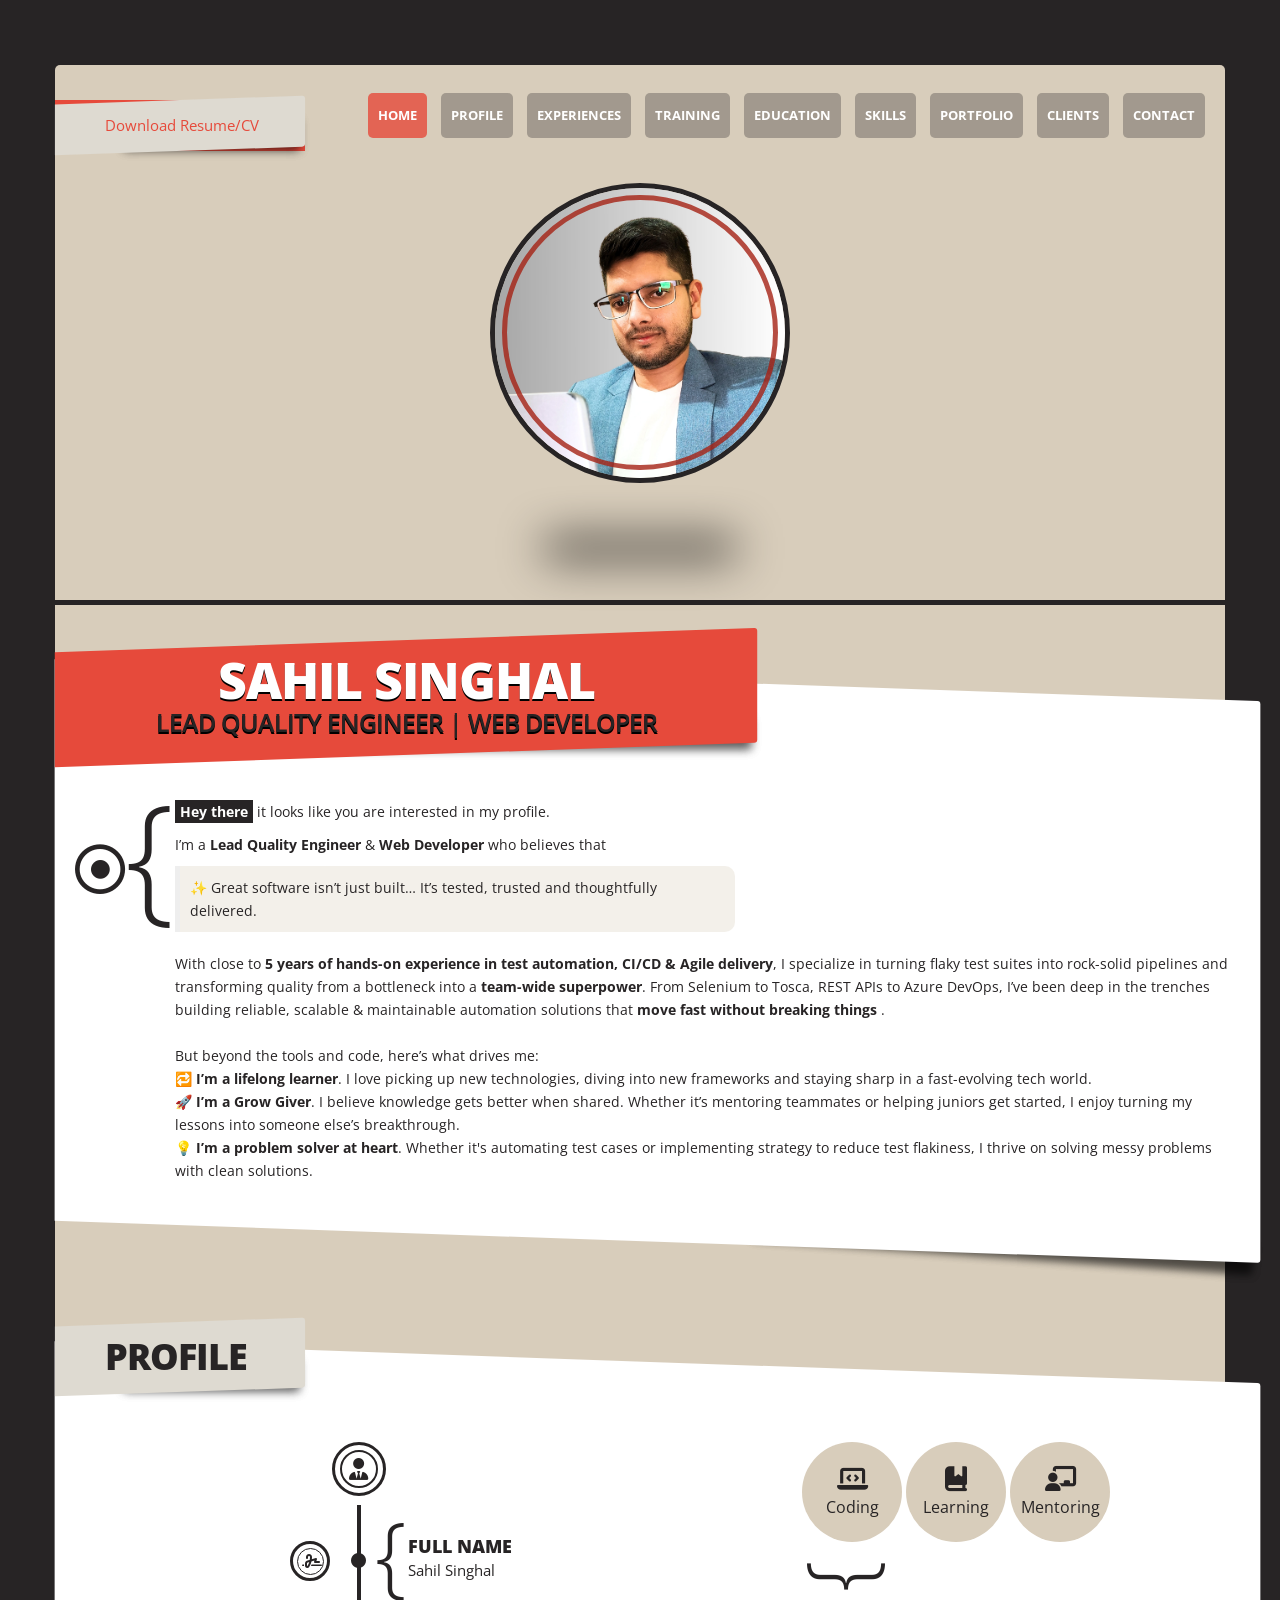
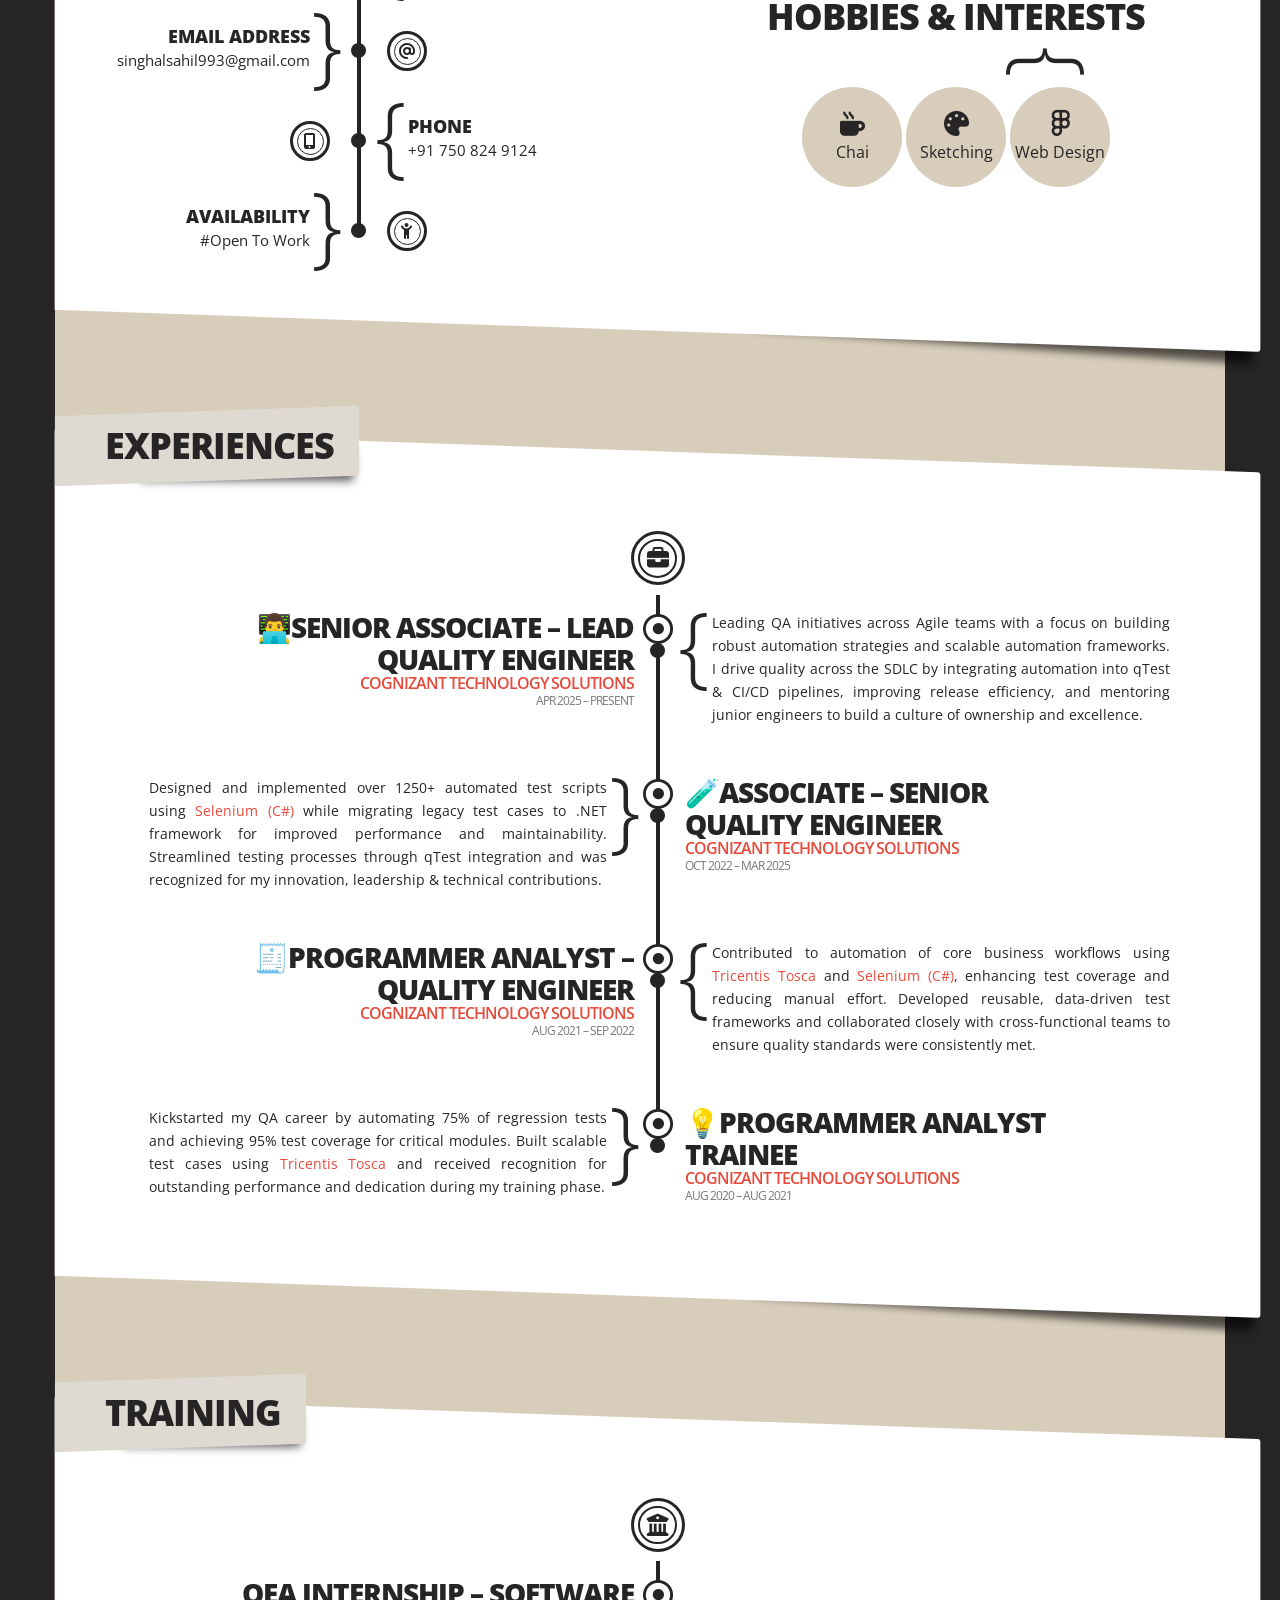
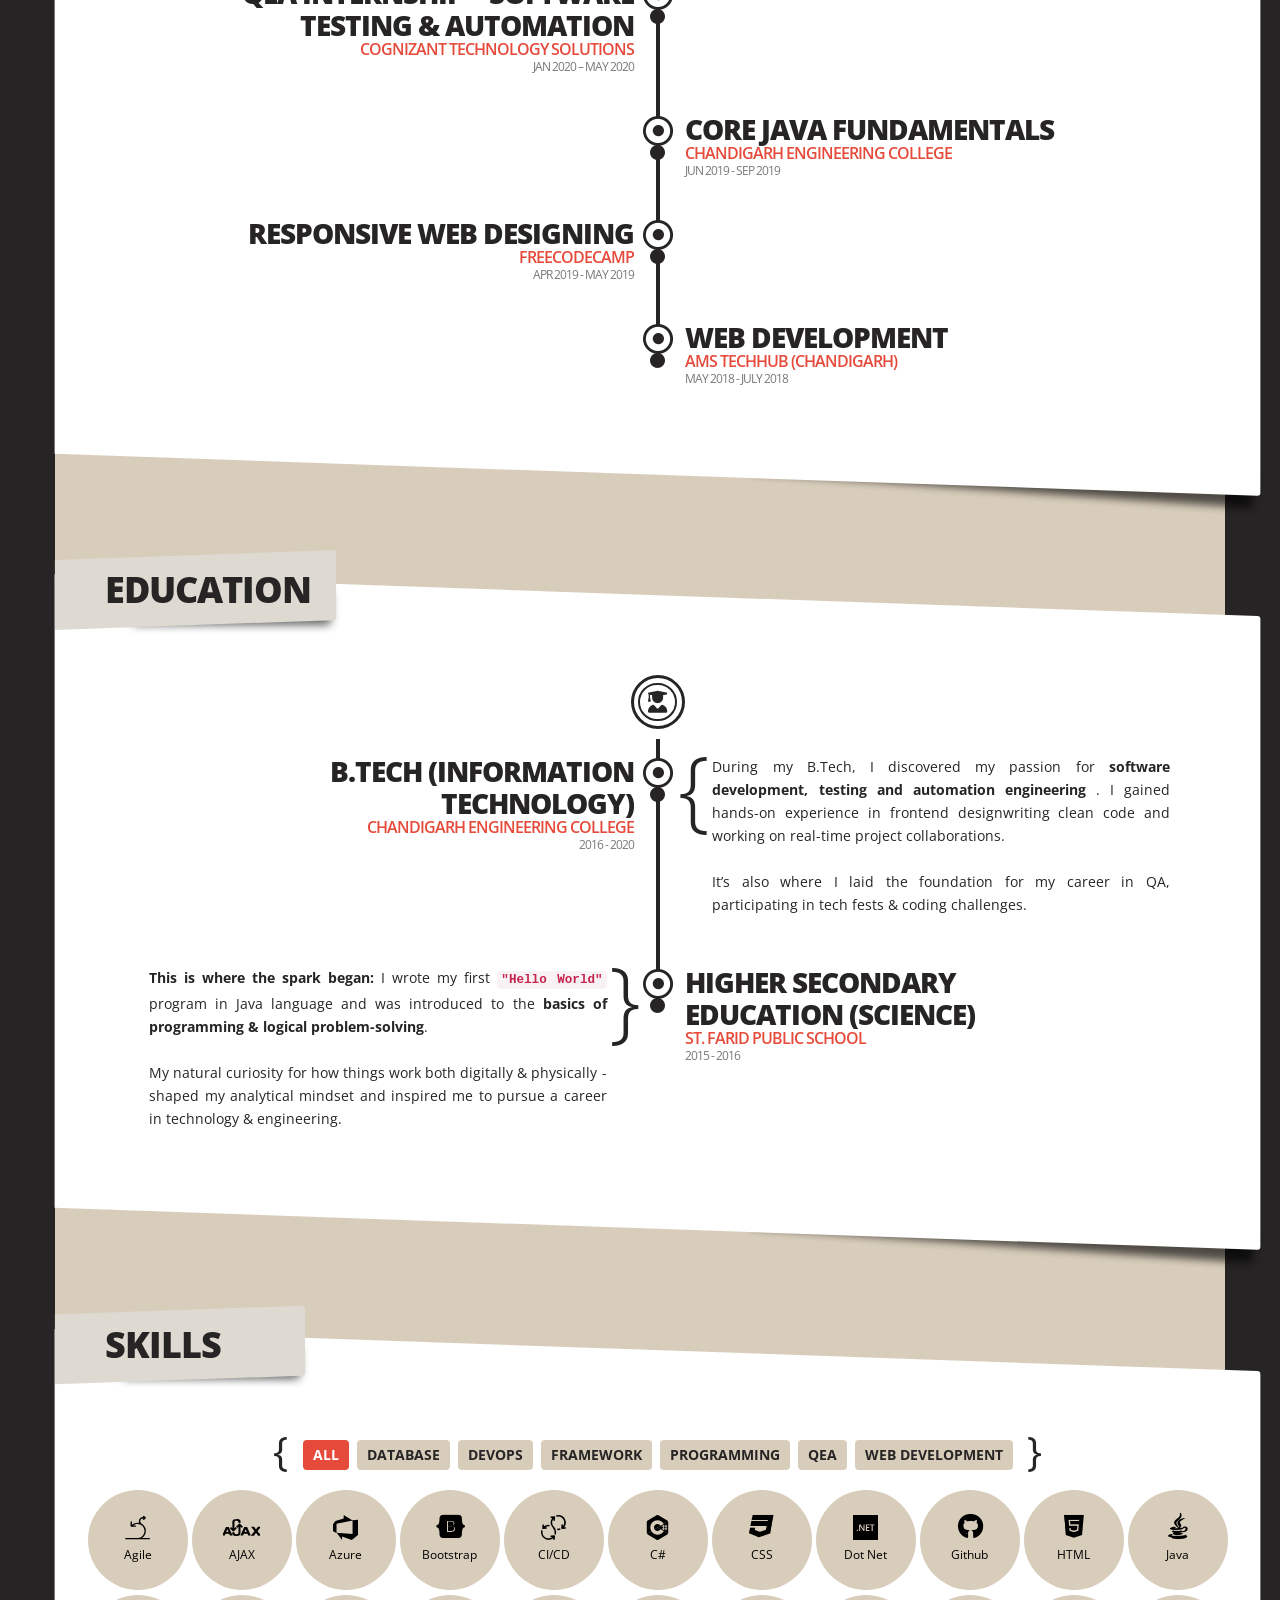
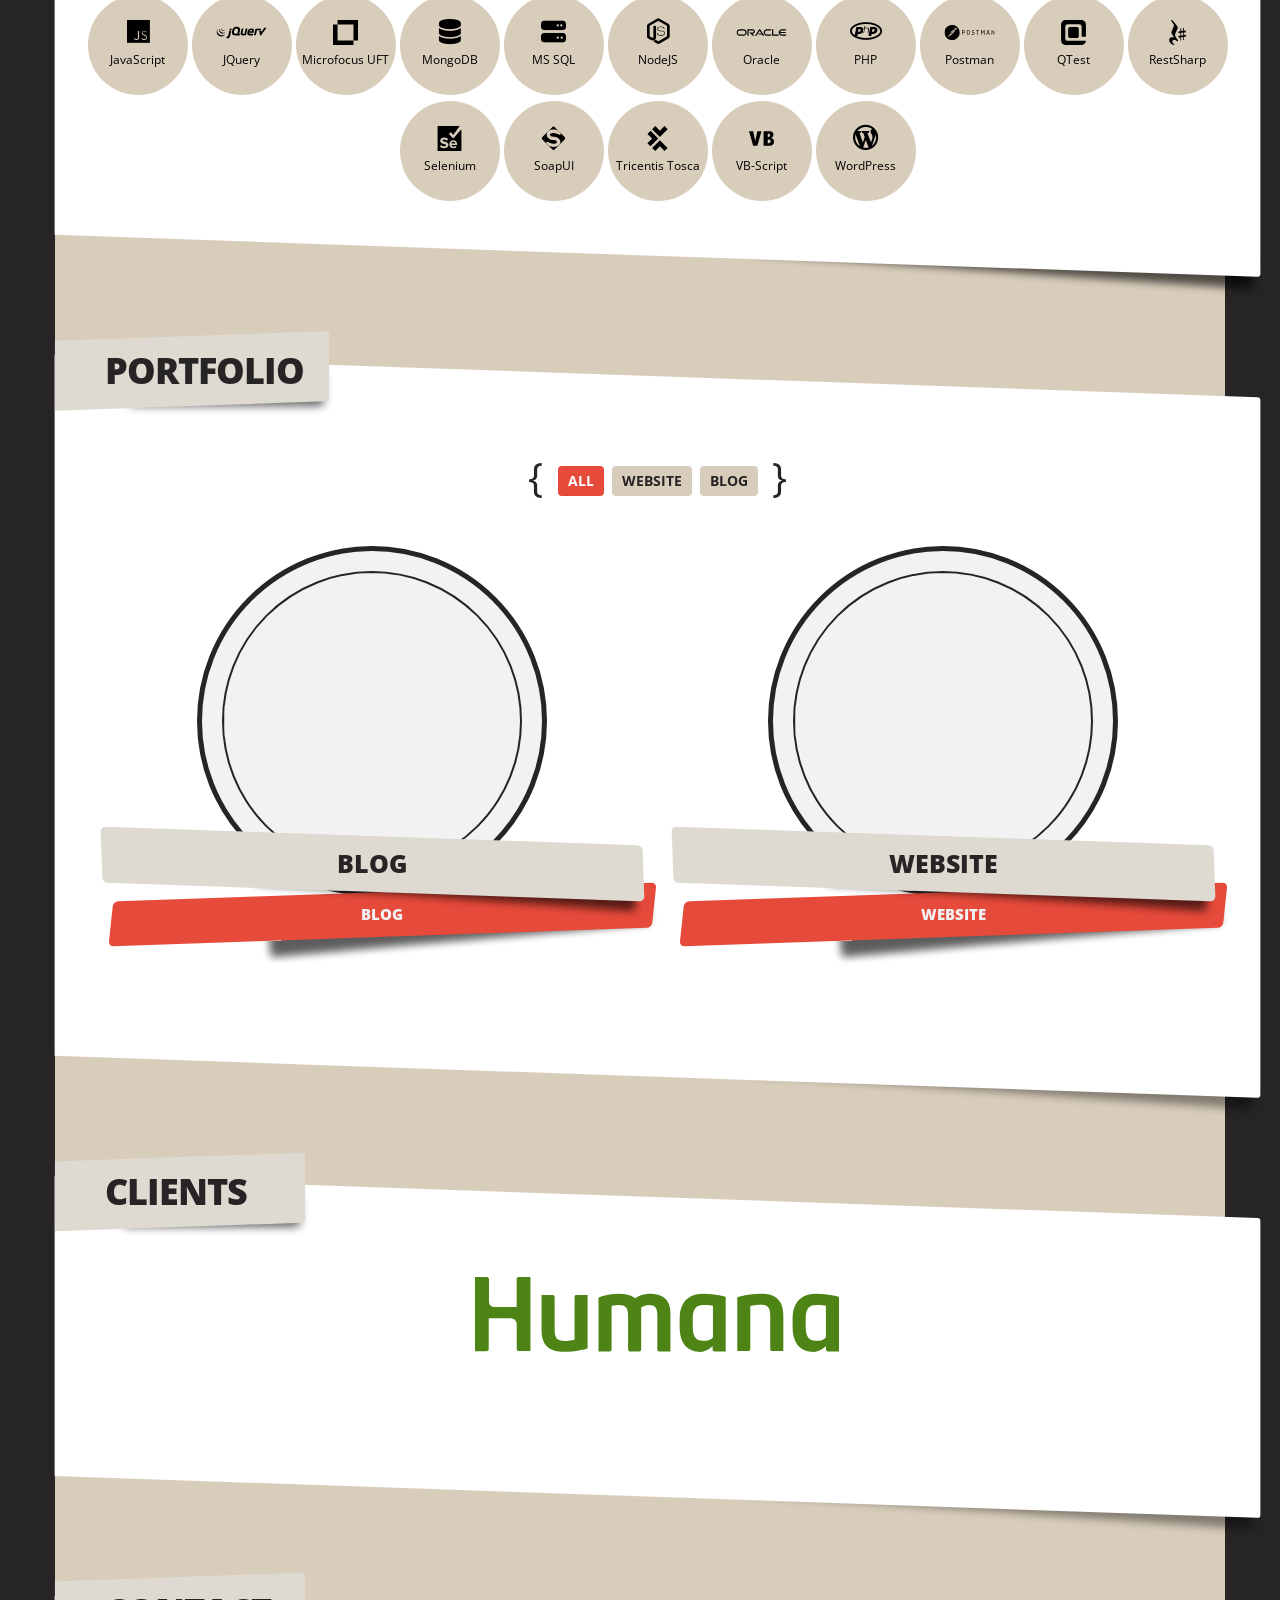
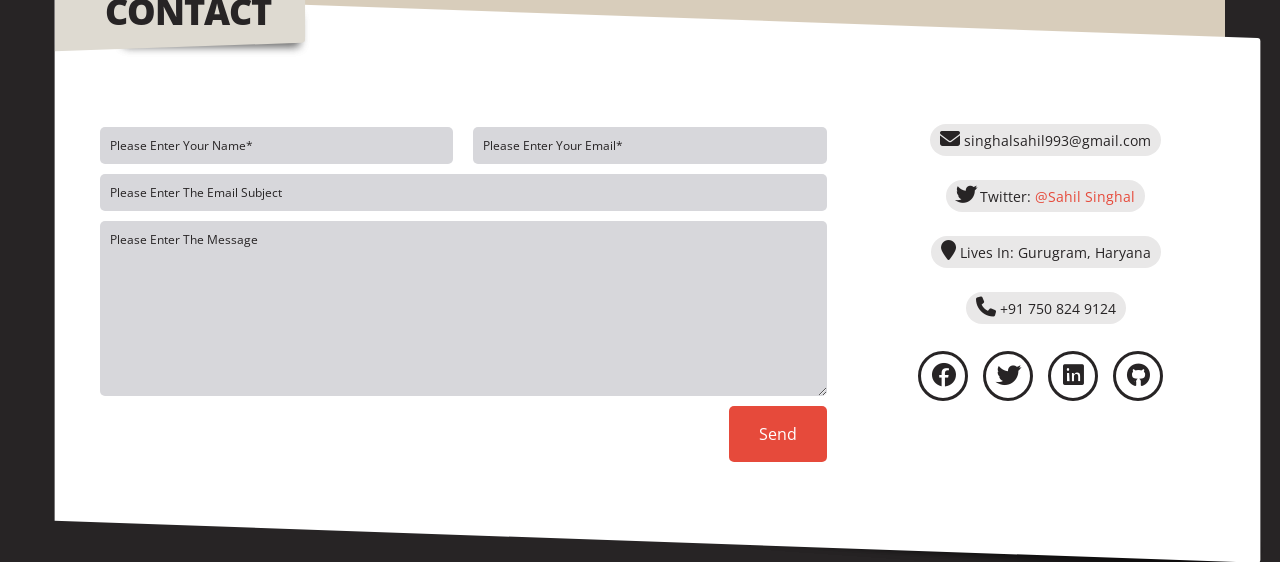
==== commit dba317fc: "Ordered The Skills Alphabatically" ====
--- a/index.html
+++ b/index.html
@@ -515,8 +515,29 @@
                     <a href="#webdev" data-filter=".webdev">Web Development<span></span></a>
                   </div>
                   <ul id="skillslist">
-                    <li class="wow bounceInDown animated animated devops" data-wow-delay="0.1s"
+                    <li class="wow bounceInDown animated animated qea devops" data-wow-delay="0.1s"
                       style="visibility: visible; animation-delay: 0.1s; animation-name: bounceInDown;">
+                      <a href="https://www.atlassian.com/agile" target="_blank">
+                        <svg xmlns="http://www.w3.org/2000/svg" viewBox="3 4 18 17">
+                          <path
+                            d="M15.317 20H20.5a.5.5 0 1 1 0 1h-17a.5.5 0 1 1 0-1h8.498.002a5 5 0 0 0 3.536-8.536c-.38-.38-.807-.687-1.262-.919-.019-.008-.038-.017-.056-.028-1.666-.825-3.696-.664-5.219.483H10.5a.5.5 0 1 1 0 1h-3a.5.5 0 0 1-.5-.5v-3a.5.5 0 1 1 1 0v2.028c1.464-1.312 3.417-1.779 5.23-1.401C13.084 8.755 13 8.366 13 8a3 3 0 0 1 3-3h.293l-.146-.146a.5.5 0 0 1 .707-.707l1 1a.5.5 0 0 1 0 .707l-1 1a.5.5 0 0 1-.707-.707L16.293 6H16a2 2 0 0 0-2 2c0 .561.33 1.273.752 1.666.537.277 1.041.641 1.491 1.091A6 6 0 0 1 15.317 20h0z" />
+                        </svg>
+                        <span>Agile</span>
+                      </a>
+                    </li>
+                    <li class="wow bounceInDown animated animated webdev" data-wow-delay="0.2s"
+                      style="visibility: visible; animation-delay: 0.2s; animation-name: bounceInDown;">
+                      <a href="https://www.w3schools.com/Xml/ajax_intro.asp" target="_blank">
+                        <svg xmlns="http://www.w3.org/2000/svg" viewBox="-0.45 49.65 1201.18 536.73"
+                          style="transform: scale(1.5);" class="svgbig">
+                          <path
+                            d="M389.752 49.86l2.811-.017 3.048-.003 3.24-.015 10.611-.027 7.404-.017 15.54-.02 19.813-.058 15.309-.025 7.298-.024c31.078-.157 54.646 6.24 77.269 28.399 17.531 18.47 22.321 41.438 22.112 66.202l-.02 6.817c-.02 6.119-.175 11.864-1.186 17.93h-73c-.727-4.363-1.131-8.008-1.176-12.359l-.072-3.633-.094-7.469c-.299-12.982-4.13-22.19-13.455-31.293a94.03 94.03 0 0 0-5.203-4.246l-2.75-2.187c-8.386-4.677-17.29-5.272-26.715-5.246l-3.499-.016c-2.426-.006-4.852-.005-7.278.003-3.682.009-7.363-.02-11.045-.052a3669.16 3669.16 0 0 0-7.115.002l-3.287-.034c-12.653.114-22.858 4.134-32.311 12.53-8.599 9.224-12.31 20.172-12.278 32.631l-.018 2.52-.023 8.3-.03 5.974-.055 16.176-.068 16.92-.117 32.022-.138 36.464L373 341h3l1-3c1.938-2.187 1.938-2.187 4-4h2l.75-1.875c1.487-2.529 2.687-2.843 5.25-4.125 1.268-2.034 1.268-2.034 2-4h2l.801-1.828c1.257-2.276 2.354-3.34 4.387-4.922 4.089-3.35 7.432-7.202 10.813-11.25 3.121.581 4.811 1.425 7.094 3.617l1.684 1.59 1.723 1.668 3.406 3.242 1.609 1.534c1.582 1.485 1.582 1.485 3.891 3.106L430 322v2l1.688.75c4.834 2.613 8.459 6.397 12.313 10.25l5 4-.5 1.813c-.611 2.301-.611 2.301-.5 5.188-1.261 3.123-2.951 5.204-5.316 7.575l-2.043 2.062-2.203 2.191-2.264 2.27-4.741 4.73-7.269 7.281-4.602 4.594-2.203 2.216-2.043 2.024-1.799 1.794C412 384 412 384 410 384l-.812 1.813c-1.187 2.186-2.283 3.601-4.187 5.188h-2v2c-1.379 1.187-2.763 2.371-4.199 3.488-2.413 2.026-4.582 4.279-6.801 6.512l-3.809 3.809-2.144 2.144L356 439l-2.105 2.23C352 443 352 443 350 443l-.773 1.797c-1.345 2.415-2.719 3.715-4.852 5.453l-1.914 1.578L341 453c-6.456-3.069-10.654-7.664-15.211-13.023-2.188-2.417-4.592-4.415-7.105-6.48-1.749-1.554-3.195-3.192-4.684-4.996-2.537-3.071-5.299-5.573-8.355-8.117-4.955-4.167-9.111-9.122-13.363-13.98-2.278-2.399-4.697-4.346-7.281-6.402a94.41 94.41 0 0 1-3.375-3.875c-2.762-3.241-5.66-5.932-8.941-8.629-2.313-2.056-4.188-4.395-6.152-6.777-1.568-1.76-3.214-3.22-5.031-4.719a46.69 46.69 0 0 1-6.5-6.5c-2.533-3.067-5.29-5.567-8.344-8.105-2.373-1.998-4.519-4.148-6.656-6.395l-1.676-1.727-1.699-1.836-1.586-1.691C234 348 234 348 234.461 345.91L235 344l-2-2c.375-2.125.375-2.125 1-4h2l.758-1.748c1.414-2.563 3.028-4.248 5.121-6.292l2.291-2.258 2.393-2.328 4.691-4.602 2.104-2.049c1.722-1.639 1.722-1.639 2.642-3.724h2l.688-1.687c1.719-3.028 3.64-5.086 6.313-7.312 4.572.484 7.402 3.682 10.688 6.625l3.758 3.293 1.841 1.611c2.197 1.886 4.47 3.658 6.776 5.409 3.251 2.477 6.045 5.17 8.938 8.063l7.891 6.328C307 339 307 339 308 340l-.011-3.203-.196-77.408-.095-37.435-.075-32.656-.047-17.266-.03-16.306-.024-5.932C307.328 123.617 311.805 101.925 328 81l2.18-2.902L332 76h2l1-3c15.156-12.949 34.333-23.065 54.752-23.14zM689 298h87c5.555 11.109 5.555 11.109 7.375 15.688 2.035 4.972 4.247 9.83 6.544 14.686 3.678 7.823 7.15 15.738 10.642 23.645l9.018 19.906 6.109 13.451 1.143 2.535L823 402a1179.49 1179.49 0 0 0 14.531 32.273 440.71 440.71 0 0 1 8.059 18.367c4.391 10.46 9.103 20.791 13.891 31.074l12.707 28.098 13.653 30.222 4.734 10.645c1.948 4.536 4.09 8.976 6.219 13.43C898 569 898 569 898 572h-3l2 6h-81l-13.84-35.01c-1.947-5.007-3.98-9.941-6.239-14.816-1.128-2.664-2.006-5.429-2.921-8.175l-120 1-9.562 22.563-.888 2.155-5.112 13.032c-2.546 6.527-5.502 12.889-8.437 19.25h-80l2-6h-3c.636-4.135 2.015-7.482 3.813-11.25l1.641-3.48L575 554c2.23-4.875 4.334-9.793 6.375-14.75 2.187-5.277 4.543-10.457 6.957-15.633l6.601-14.735 5.833-12.859 10.984-24.398 1.06-2.385 14.021-31.965 7.673-17.037 6.606-14.728 6.55-14.55 5.277-11.836 8.688-19.16L669.5 342.5l5.242-11.734 4.297-9.598 1.922-4.305c2.803-6.245 5.403-12.536 8.039-18.863zm44 74l-.699 1.766-5.676 13.859c-1.893 4.527-3.668 9.088-5.375 13.688-5.481 14.75-11.14 29.441-17.423 43.87-1.998 4.642-3.761 9.349-5.447 14.112l-.696 1.959L696 466l24.959.052 11.592.024 11.204.019 4.256.011c7.414.027 14.64-.085 21.989-1.106-2.496-9.18-6.052-17.889-9.625-26.687l-2.838-7.04-1.883-4.672-8.813-22.32-9.466-23.718-1.227-2.996c-1.134-2.725-1.134-2.725-3.148-5.566zM536 183c3.809 1.768 6.051 3.984 9 7l3.875 3.313c3.492 3.014 6.435 6.271 9.41 9.785 1.64 1.819 3.325 3.349 5.215 4.902 3.345 2.753 6.084 5.842 8.891 9.133 2.085 2.419 4.324 4.636 6.609 6.867l4.5 4.5 2.363 2.359 4.824 4.891c2.334 2.342 2.334 2.342 5.188 4.563 2.472 2.011 4.499 4.197 6.563 6.625 2.213 2.602 4.423 4.895 7.063 7.063 3.34 2.742 6.025 5.841 8.816 9.129 1.797 2.086 1.797 2.086 4.684 4.371 3.161 2.634 5.683 5.471 8.348 8.59 2.102 2.43 4.352 4.668 6.652 6.91l3.813 3.813 1.832 1.832L645 290l-4 5h2c-.857 4.693-3.784 7.075-7.125 10.25l-3.586 3.5-1.737 1.699c-2.429 2.427-4.639 5.018-6.856 7.637-2.803 3.164-5.846 6.085-8.875 9.031-1.884 1.76-1.884 1.76-2.82 3.883a56.54 56.54 0 0 1-7-4v-2l-1.582-.645c-3.421-1.918-6.172-4.457-9.105-7.043-4.721-4.114-9.501-8.066-14.488-11.855-2.462-1.967-4.598-4.231-6.824-6.457a175.49 175.49 0 0 0-5-3l.006 3.33.098 80.25.047 38.808.037 33.829.023 17.909.015 16.867.012 6.18.002 8.463.018 2.447c-.113 21.846-10.112 42.578-25.071 58.106-22.242 21.458-46.354 24.132-75.832 24.113l-7.497.013-15.666.002a4580.12 4580.12 0 0 0-19.96.034l-15.471.012-7.354.016c-24.081.087-43.08-2.385-63.407-16.378l-1.988-1.273c-17.479-11.55-27.159-33.271-31.398-52.977C301.945 499.436 303 483.761 303 467h75l1 30c3.148 11.543 5.703 18.089 14 26v2l2.211.844c3.383 1.402 6.511 3.151 9.703 4.938 10.56 4.17 21.945 3.527 33.11 3.479l8.905.013c17.92.014 31.44-1.221 44.949-14.098 11.434-11.729 11.856-25.936 11.781-41.286l.032-6.006.018-16.193.044-16.964.053-32.075.073-36.537L504 296c-3.194 1.876-5.894 3.646-8.505 6.278l-1.94 1.941-2.043 2.074-2.131 2.139-6.693 6.755-4.557 4.584L467 331l-3.781-2.785-2.127-1.567c-2.669-2.103-4.98-4.455-7.342-6.89-1.69-1.697-3.433-3.262-5.25-4.82-6.692-5.763-13.064-11.892-19.5-17.937l2-5-3-1c1.47-3.399 3.38-5.65 6-8.25l2.125-2.141C438 279 438 279 440 279l.797-1.824c1.269-2.295 2.404-3.387 4.453-4.988 2.505-2.056 4.635-4.118 6.688-6.625 2.045-2.482 4.161-4.587 6.622-6.655 5.108-4.415 9.817-9.196 14.558-13.998l2.844-2.862 11.956-12.061 7.361-7.416 4.145-4.195 2.53-2.54 2.228-2.251C506 212 506 212 508 212v-2c1.875-2.125 1.875-2.125 4-4h2l1-3c1.391-1.367 1.391-1.367 3.25-2.875 6.291-5.315 11.971-11.267 17.75-17.125zM103 298h87c7.5 15 7.5 15 10.039 21.641 1.339 3.289 2.959 6.409 4.617 9.547 1.168 2.445 2.177 4.879 3.166 7.4 1.991 5.004 4.141 9.918 6.365 14.823l1.165 2.583 3.648 8.069 3.648 8.08 2.257 4.996 10.22 23.049 15.189 33.686 6.624 15.002 5.75 12.938 8.75 19.563 10.543 23.273 8.707 19.227.856 1.912 13.867 31.302 5.027 11.287C312 570 312 570 312 572h-3l2 3v3h-81l-3-8-2.937-7.437-1.465-3.684a223.53 223.53 0 0 0-3.496-8.109c-2.452-5.474-4.619-11.054-6.789-16.645L211.092 531 207 520l-120 1-7 17-2.687 6.438-5.344 13.125-3.941 9.82L64 578H0l-.25-24.5-.11-7.689-.03-6.092-.062-3.147C-.456 529.985.556 525.595 4 520c2.194-4.141 4.162-8.308 5.865-12.674 1.964-4.952 4.089-9.814 6.287-14.666l1.158-2.568 3.628-8.029 2.42-5.365 10.678-23.514c1.038-2.349 1.979-4.724 2.902-7.121 1.923-4.918 4.293-9.558 6.691-14.258A61.62 61.62 0 0 0 46.5 425c1.209-3.447 2.778-6.622 4.438-9.875 2.203-4.33 4.125-8.649 5.875-13.176 1.595-3.962 3.325-7.86 5.063-11.762l.957-2.153 6.012-13.187 9.781-21.598 1.695-3.785 7.84-17.576 2.778-6.201c2.024-4.548 3.923-9.144 5.828-13.742 1.967-4.694 3.957-9.392 6.234-13.945zm44 75c-4.207 9.688-8.225 19.435-12.125 29.25l-1.551 3.891-2.975 7.471-3.568 8.923-4.156 10.652-7.098 17.914c-1.273 3.191-2.452 6.412-3.623 9.642l-1.083 2.987L110 466l24.516.052 11.386.024 11.01.019 4.179.011c7.702.029 15.265-.115 22.91-1.106-1.414-5.352-3.279-10.345-5.437-15.437-2.004-4.762-3.944-9.53-5.738-14.376-1.723-4.57-3.567-9.093-5.387-13.624l-2.668-6.656-1.38-3.441-6.764-16.902-2.398-5.996L148 373h-1zm768-76l35.727-.311 16.589-.142 16.009-.117 6.108-.065 8.554-.047 2.552-.065c5.606.059 5.606.059 8.075 2.046 2.516 2.961 4.453 6.34 6.385 9.701l5.438 8.5 1.447 2.262c2.531 3.923 5.161 7.616 8.115 11.238l2.746 4.859c3.886 6.634 8.381 12.929 12.816 19.203 3.038 4.305 5.861 8.721 8.66 13.184 2.373 3.677 4.917 7.22 7.492 10.758C1063 380 1063 380 1063 382h2l.746-2.156c1.411-3.199 3.169-5.586 5.316-8.344 4.046-5.266 7.855-10.66 11.613-16.137l7.449-10.551c6.252-8.73 12.379-17.497 18.176-26.539L1110 316h2l.813-2.199c1.174-2.769 2.527-5.11 4.188-7.613l1.563-2.395L1120 302h2l.438-1.937C1123 298 1123 298 1124 297a156.68 156.68 0 0 1 7.09-.114h2.247l7.386.016 5.108.004 13.469.025 13.734.02L1200 297c.234 4.312.375 8.621.5 12.938l.203 3.674c.142 6.554-.116 10.571-4.58 15.584A177.41 177.41 0 0 1 1192 333l-4.5 5.438-2.301 2.832-5.887 7.355-11.375 13.938c-5.346 6.475-10.684 12.948-15.613 19.75l-1.637 2.25-1.426 2.004L1148 388h-2l-2 5h-2l-.691 1.598c-1.75 3.212-3.974 5.989-6.246 8.84l-1.466 1.854c-3.834 4.82-7.793 9.526-11.797 14.205-3.452 4.047-6.677 8.199-9.8 12.503 1.7 3.929 4.291 7.116 6.938 10.438l1.468 1.856c4.183 5.258 8.507 10.386 12.892 15.476 3.37 3.97 6.528 8.104 9.703 12.23 6.86 8.903 13.706 17.783 21.029 26.312 4.199 4.907 8.173 9.977 12.143 15.071l13.453 16.901 3.875 4.849 2.188 2.742 1.887 2.367c1.308 1.674 1.308 1.674 2.426 2.758.089 2.666.115 5.306.098 7.973l-.004 2.417-.031 7.673-.014 5.189L1200 579l-26.966.57-12.523.26-12.099.214-4.602.119c-12.005.448-12.005.448-16.499-3.565-2.043-2.783-3.708-5.545-5.31-8.598-.78-1.156-1.576-2.301-2.398-3.426l-1.977-2.887c-6.037-8.76-12.223-17.41-18.5-26l-19.75-27.875-1.582-2.254-3.021-4.332-4.084-5.852-1.313-1.907c-1.075-1.526-2.219-3.002-3.375-4.468h-2c-.957 1.367-1.903 2.742-2.793 4.152-1.773 2.714-3.763 5.254-5.742 7.82-1.638 2.267-3.036 4.623-4.465 7.027a629.6 629.6 0 0 1-13.164 19.387l-6.148 8.863-9.75 13.813c-3.737 5.201-7.345 10.471-10.855 15.828L1009 569l-.965 2.457c-1.644 3.393-3.028 5.226-6.035 7.543-7.009 1.933-14.713 1.158-21.902.977l-6.494-.043-17.05-.247-17.415-.198L905 579l3-6h-5v-2h2l.664-1.566c1.876-3.418 4.278-6.333 6.711-9.371l1.461-1.842 2.843-3.56c1.206-1.516 2.379-3.058 3.548-4.602L922 548h2l.664-1.566c1.876-3.418 4.278-6.333 6.711-9.371l1.461-1.842 2.843-3.56c1.206-1.516 2.379-3.058 3.548-4.602L941 525h2l.688-1.578c1.788-3.299 4.031-6.206 6.313-9.172l1.367-1.824c1.161-1.515 2.392-2.975 3.633-4.426h2l.688-2.187c1.586-3.398 3.649-5.16 6.313-7.812 2.203-2.537 4.318-5.143 6.438-7.75l3.746-4.578 1.921-2.354L985 472.5l3.484-4.23 1.748-2.123 5.408-6.573L1016 435c-1.608-3.571-3.765-6.508-6.125-9.625l-1.207-1.595c-3.194-4.203-6.474-8.333-9.79-12.44l-5.066-6.465c-4.002-5.172-8.144-10.229-12.282-15.292C974 380.357 974 380.357 974 378h-2l-2.764-4.159c-2.37-3.53-5.193-6.713-7.923-9.966-4.93-5.924-9.668-11.918-14.242-18.121-2.805-3.731-5.779-7.31-8.754-10.906-2.933-3.606-5.751-7.291-8.566-10.99-3.552-4.649-7.261-9.145-11.036-13.616C917 308 917 308 916 305l2-1-1.5-1.812C915 300 915 300 915 297z" />
+                        </svg>
+                        <span>AJAX</span>
+                      </a>
+                    </li>
+                    <li class="wow bounceInDown animated animated devops" data-wow-delay="0.3s"
+                      style="visibility: visible; animation-delay: 0.3s; animation-name: bounceInDown;">
                       <a href="https://learn.microsoft.com/en-us/azure/?product=popular" target="_blank">
                         <svg xmlns="http://www.w3.org/2000/svg" viewBox="1 1 14 14">
                           <path
@@ -525,15 +546,25 @@
                         <span>Azure</span>
                       </a>
                     </li>
-                    <li class="wow bounceInDown animated animated webdev framework" data-wow-delay="0.2s"
-                      style="visibility: visible; animation-delay: 0.2s; animation-name: bounceInDown;">
+                    <li class="wow bounceInDown animated animated webdev framework" data-wow-delay="0.4s"
+                      style="visibility: visible; animation-delay: 0.4s; animation-name: bounceInDown;">
                       <a href="https://getbootstrap.com/" target="_blank">
                         <i class="fab fa-bootstrap"></i>
                         <span>Bootstrap</span>
                       </a>
                     </li>
-                    <li class="wow bounceInDown animated animated lang" data-wow-delay="0.3s"
-                      style="visibility: visible; animation-delay: 0.3s; animation-name: bounceInDown;">
+                    <li class="wow bounceInDown animated animated devops" data-wow-delay="0.5s"
+                      style="visibility: visible; animation-delay: 0.5s; animation-name: bounceInDown;">
+                      <a href="https://www.redhat.com/en/topics/devops/what-is-ci-cd" target="_blank">
+                        <svg xmlns="http://www.w3.org/2000/svg" viewBox="1.53 2.45 31.93 31.83">
+                          <path
+                            d="M23.53 19.81a7.45 7.45 0 0 1-1.65-.18 10.48 10.48 0 0 1 .72 2.13h.93a9.52 9.52 0 0 0 3-.49l-.93-1.81a7.67 7.67 0 0 1-2.07.35zm-5.17-1.94l-.36-.38a7.4 7.4 0 0 1-2.2-5.92 7.31 7.31 0 0 1 1.54-4L17.26 9a1 1 0 0 0 .91 1h.09a1 1 0 0 0 1-.91L19.6 5a1 1 0 0 0-.29-.79 1 1 0 0 0-.79-.21l-4.09.35a1.004 1.004 0 0 0 .17 2l1.29-.11a9.45 9.45 0 0 0-2.05 5.32 9.28 9.28 0 0 0 2.67 7.26l.31.37a7.33 7.33 0 0 1 2.06 4.91 7.39 7.39 0 0 1-.26 2.47l1.8.91a8.76 8.76 0 0 0 .45-3.51 9.28 9.28 0 0 0-2.51-6.1zm14.04.04l-1.21.09a9.65 9.65 0 0 0-7.66-15.55 9.33 9.33 0 0 0-3 .49l.91 1.8a7.67 7.67 0 0 1 9.76 7.39 7.58 7.58 0 0 1-1.65 4.72l.1-1.54a1.002 1.002 0 1 0-2-.13l-.28 4.08a1 1 0 0 0 .31.78.94.94 0 0 0 .69.28h.1l4.08-.42a1 1 0 0 0 .9-1.1 1 1 0 0 0-1.05-.89zM4.07 20.44h.08l4.09-.35a1.004 1.004 0 1 0-.17-2l-1.39.12a7.63 7.63 0 0 1 4.52-1.49 7.9 7.9 0 0 1 1.63.18 10.23 10.23 0 0 1-.71-2.13h-.92a9.66 9.66 0 0 0-5.9 2l.12-1.31a1 1 0 0 0-.92-1.08 1 1 0 0 0-1.08.91l-.35 4.08a1 1 0 0 0 1 1.08zm14.35 7.79l-4.09.27a1.002 1.002 0 0 0 .13 2l1.54-.11a7.71 7.71 0 0 1-12.54-6 7.6 7.6 0 0 1 .29-2L2 21.46a9.59 9.59 0 0 0-.47 2.95A9.7 9.7 0 0 0 17.19 32l-.12 1.18a1 1 0 0 0 .89 1.1h.11a1 1 0 0 0 1-.9l.42-4.06a1 1 0 0 0-1.06-1.1z" />
+                        </svg>
+                        <span>CI/CD</span>
+                      </a>
+                    </li>
+                    <li class="wow bounceInDown animated animated lang" data-wow-delay="0.6s"
+                      style="visibility: visible; animation-delay: 0.6s; animation-name: bounceInDown;">
                       <a href="https://learn.microsoft.com/en-us/dotnet/csharp/" target="_blank">
                         <svg xmlns="http://www.w3.org/2000/svg" viewBox="4 2 24 28">
                           <path
@@ -552,15 +583,15 @@
                         <span>C#</span>
                       </a>
                     </li>
-                    <li class="wow bounceInDown animated animated webdev" data-wow-delay="0.4s"
-                      style="visibility: visible; animation-delay: 0.4s; animation-name: bounceInDown;">
+                    <li class="wow bounceInDown animated animated webdev" data-wow-delay="0.7s"
+                      style="visibility: visible; animation-delay: 0.7s; animation-name: bounceInDown;">
                       <a href="https://www.w3schools.com/css/" target="_blank">
                         <i class="fab fa-css3"></i>
                         <span>CSS</span>
                       </a>
                     </li>
-                    <li class="wow bounceInDown animated animated lang framework" data-wow-delay="0.5s"
-                      style="visibility: visible; animation-delay: 0.5s; animation-name: bounceInDown;">
+                    <li class="wow bounceInDown animated animated lang framework" data-wow-delay="0.8s"
+                      style="visibility: visible; animation-delay: 0.8s; animation-name: bounceInDown;">
                       <a href="https://learn.microsoft.com/en-us/dotnet/" target="_blank">
                         <svg xmlns="http://www.w3.org/2000/svg" viewBox="0 0 456 456">
                           <path d="M0 0h456v456H0V0z" />
@@ -571,36 +602,49 @@
                         <span>Dot Net</span>
                       </a>
                     </li>
-                    <li class="wow bounceInDown animated animated devops" data-wow-delay="0.6s"
-                      style="visibility: visible; animation-delay: 0.6s; animation-name: bounceInDown;">
+                    <li class="wow bounceInDown animated animated devops" data-wow-delay="0.9s"
+                      style="visibility: visible; animation-delay: 0.9s; animation-name: bounceInDown;">
                       <a href="https://github.com/" target="_blank">
                         <i class="fab fa-github"></i>
                         <span>Github</span>
                       </a>
                     </li>
-                    <li class="wow bounceInDown animated animated webdev" data-wow-delay="0.7s"
-                      style="visibility: visible; animation-delay: 0.7s; animation-name: bounceInDown;">
+                    <li class="wow bounceInDown animated animated webdev" data-wow-delay="1.0s"
+                      style="visibility: visible; animation-delay: 1.0s; animation-name: bounceInDown;">
                       <a href="https://www.w3schools.com/html/" target="_blank">
                         <i class="fab fa-html5"></i>
                         <span>HTML</span>
                       </a>
                     </li>
-                    <li class="wow bounceInDown animated animated lang" data-wow-delay="0.8s"
-                      style="visibility: visible; animation-delay: 0.8s; animation-name: bounceInDown;">
+                    <li class="wow bounceInDown animated animated lang" data-wow-delay="1.1s"
+                      style="visibility: visible; animation-delay: 1.1s; animation-name: bounceInDown;">
                       <a href="https://www.java.com/en/" target="_blank">
                         <i class="fab fa-java"></i>
                         <span>Java</span>
                       </a>
                     </li>
-                    <li class="wow bounceInDown animated animated lang webdev" data-wow-delay="0.9s"
-                      style="visibility: visible; animation-delay: 0.9s; animation-name: bounceInDown;">
+                    <li class="wow bounceInDown animated animated lang webdev" data-wow-delay="1.2s"
+                      style="visibility: visible; animation-delay: 1.2s; animation-name: bounceInDown;">
                       <a href="https://www.javascript.com/" target="_blank">
                         <i class="fab fa-js"></i>
                         <span>JavaScript</span>
                       </a>
                     </li>
-                    <li class="wow bounceInDown animated animated qea" data-wow-delay="1.0s"
-                      style="visibility: visible; animation-delay: 1.0s; animation-name: bounceInDown;">
+                    <li class="wow bounceInDown animated animated webdev" data-wow-delay="1.3s"
+                      style="visibility: visible; animation-delay: 1.3s; animation-name: bounceInDown;">
+                      <a href="https://jquery.com/" target="_blank">
+                        <svg xmlns="http://www.w3.org/2000/svg" viewBox="0.98 0.08 510.16 115.94"
+                          style="transform: scale(2);" class="svgbig">
+                          <path
+                            d="M489.718 8.646l21.42.118-43.076 58.362c-1.056 1.424-2.66 2.96-3.474 4.864-2.057 4.786-4.169 15.285-4.169 15.285l-19.599.098s3.05-10.944 2.924-16.773c-.11-5.092-2.71-10.178-4.168-15.285-1.474-5.17-3.475-15.286-3.475-15.286h20.15l2.779 11.117 30.688-42.5m-40.561 11.381c3.953 2.383 6.379 15.529 6.379 15.529l-31.94.305h-9.727l-11.812 51.414h-18.064l13.896-66.004c.86-3.28 5.892-2.717 14.389-2.717h13.569c8.762 0 19.003-1.119 23.31 1.473m-84.097 25.04s.563-3.3-1.91-7.122c-2.113-3.258-4.064-4.016-9.623-4.19-15.695-.493-15.39 11.138-15.39 11.138l26.923.174zm17.022-13.32c2.3 8.297-2.084 27.792-2.084 27.792s-22.894-.382-35.434 0c-3.899.119-8.566-.424-9.727 1.39-1.633 2.542.597 6.455 2.487 8.108 2.175 1.903 6.412 2.12 7.935 2.313 10.178 1.293 31.48.334 31.48.334l-3.69 16.34s-30.103 1.51-45.16-2.084c-2.973-.708-5.76-2.139-7.643-4.168-.514-.555-.96-1.312-1.446-1.966-.388-.522-1.52-2.237-2.028-3.593-3.439-9.164.403-26.72 4.169-36.128.437-1.09.986-2.473 1.564-3.648.722-1.465 1.333-3.119 1.91-3.995.388-.604.869-.993 1.272-1.563.465-.674 1.006-1.327 1.507-1.91 1.39-1.612 2.967-2.752 4.864-4.168 6.273-4.698 17.626-8.345 31.265-6.949 5.135.528 12.89 2.362 16.675 7.643 1.014 1.41 1.515 4.21 2.084 6.253zM299.229 18.49l17.516-.103-14.737 68.888h-20.15c-14.082 0-26.623 1.744-31.959-8.338-5.176-9.789-.236-25.887 2.084-36.824l5.094-23.56 18.148-.166-7.262 36.928c-.764 4.405-2.34 8.553-.694 11.81 1.563 3.1 3.752 3.322 10.421 3.475 2.113.05 9.033 0 9.033 0l12.506-52.11m-81.985 33.35c1.834-6.516 4.509-13.582 4.169-19.454-.368-6.28-5.634-11.998-9.032-13.2-10.234-3.613-19.815 1.438-23.623 5.558-4.926 5.336-6.594 11.569-8.338 20.15-1.298 6.37-2.362 13.095 0 18.063 4.182 8.783 17.224 6.865 31.266 6.949 2.084-5.586 3.807-11.86 5.558-18.066zm24.318-25.706c2 14.548-5.676 30.606-10.964 44.57 5.392.487 10.117-.075 10.457.327.354.521-3.614 16.668-4.997 16.71-4.279.111-18.459.229-24.372.229-19.295 0-37.345 1.257-46.55-8.337-3.738-3.898-6.323-10.583-6.949-15.286-1.042-7.851.264-16.495 2.085-23.622 1.647-6.435 3.758-12.507 6.948-18.066C175.328 8.507 189.432-1.998 213.075.427c4.586.472 11.172 2.48 15.286 4.863.284.167 1.279.959 1.507 1.098 5.559 3.537 10.624 11.978 11.694 19.746zm-85.369-7.56l-3.564 16.592h-19.454c1.507-5.822 2.661-11.61 4.169-16.675l18.85.083M132.48 40.03h18.76c-2.453 13.576-7.31 35.475-11.117 50.719-2.383 9.54-3.974 16.501-10.422 21.538-.577.452-.91.237-1.39.695-1.188 1.133-6.684 2.447-9.726 2.779-4.947.536-10.54.07-16.62-.055l4.809-18.01c14.82 1.794 15.195-12.214 18.064-25.706 1.66-7.796 6.691-28.834 7.642-31.96M88.708 75.464l-.402 1.042c-6.85 13.34-18.989 21.524-36.303 21.885-8.094.167-15.806-1.91-20.844-4.168C20.287 89.338 11.142 80.279 6.148 70.6c-7.164-13.875-8.456-33.176 6.44-47.592.23 0-1.807 3.126-1.577 3.126l-.41 1.334C-.133 61.074 32.938 89.874 65.086 86.58c7.726-.792 17.578-5.023 23.622-11.116M69.254 61.568c8.088.055 16.536-3.725 21.539-9.032-4.377 11.11-17.05 18.251-34.044 15.98-14.23-1.904-27.785-16.223-29.181-30.571-1.021-10.442 2.618-16.674 8.615-24.234-2.084 3.954-2.863 7.003-3.057 8.948-2.278 22.588 18.044 38.79 36.128 38.909" />
+                          <path
+                            d="M89.98 33.512c-1.257 2.884-8.496 8.33-11.693 9.011-12.659 2.697-20.766-3.306-25.013-10.137-.631-1.02-1.798-3.806-2.007-4.515-1.647-5.6-.89-14.07 4.023-18.454-1.48 4.169-1.696 9.011-.917 12.159.472 1.903 1.91 5.226 3.349 7.316 2.618 3.807 4.279 4.732 7.642 6.754 1.515.91 3.14 1.64 3.842 1.84 3.189.939 9.922 3.412 20.775-3.974" />
+                        </svg>
+                        <span>jQuery</span>
+                      </a>
+                    </li>
+                    <li class="wow bounceInDown animated animated qea" data-wow-delay="1.4s"
+                      style="visibility: visible; animation-delay: 1.4s; animation-name: bounceInDown;">
                       <a href="https://community.opentext.com/cfs-file/__key/telligent-evolution-components-attachments/00-210-01-00-00-20-59-05/UFT_5F00_UsersGuide.pdf"
                         target="_blank">
                         <svg xmlns="http://www.w3.org/2000/svg" viewBox="1 1 22 22">
@@ -609,36 +653,102 @@
                         <span>Microfocus UFT</span>
                       </a>
                     </li>
-                    <li class="wow bounceInDown animated animated database webdev" data-wow-delay="1.1s"
-                      style="visibility: visible; animation-delay: 1.1s; animation-name: bounceInDown;">
+                    <li class="wow bounceInDown animated animated database webdev" data-wow-delay="1.5s"
+                      style="visibility: visible; animation-delay: 1.5s; animation-name: bounceInDown;">
                       <a href="https://www.mongodb.com/" target="_blank">
                         <i class="fa fa-database"></i>
                         <span>MongoDB</span>
                       </a>
                     </li>
-                    <li class="wow bounceInDown animated animated database" data-wow-delay="1.2s"
-                      style="visibility: visible; animation-delay: 1.2s; animation-name: bounceInDown;">
+                    <li class="wow bounceInDown animated animated database" data-wow-delay="1.6s"
+                      style="visibility: visible; animation-delay: 1.6s; animation-name: bounceInDown;">
                       <a href="https://www.mysql.com/" target="_blank">
                         <i class="fa fa-server"></i>
                         <span>MS SQL</span>
                       </a>
                     </li>
-                    <li class="wow bounceInDown animated animated lang webdev framework" data-wow-delay="1.3s"
-                      style="visibility: visible; animation-delay: 1.3s; animation-name: bounceInDown;">
+                    <li class="wow bounceInDown animated animated lang webdev framework" data-wow-delay="1.7s"
+                      style="visibility: visible; animation-delay: 1.7s; animation-name: bounceInDown;">
                       <a href="https://nodejs.org/en" target="_blank">
                         <i class="fab fa-node-js"></i>
                         <span>NodeJS</span>
                       </a>
                     </li>
-                    <li class="wow bounceInDown animated animated lang webdev" data-wow-delay="1.4s"
-                      style="visibility: visible; animation-delay: 1.4s; animation-name: bounceInDown;">
+                    <li class="wow bounceInDown animated animated database" data-wow-delay="1.8s"
+                      style="visibility: visible; animation-delay: 1.8s; animation-name: bounceInDown;">
+                      <a href="https://www.oracle.com/in/database/" target="_blank">
+                        <svg xmlns="http://www.w3.org/2000/svg" viewBox="0 0 512 66.56" style="transform: scale(2);"
+                          class="svgbig">
+                          <path
+                            d="M221.034 43.303h33.832l-17.889-28.781-32.833 52.037h-14.943l39.935-62.508c1.736-2.526 4.63-4.051 7.84-4.051 3.104 0 5.998 1.473 7.682 3.946l40.093 62.613h-14.943l-7.051-11.628h-34.253l-7.471-11.628h0zm155.217 11.628V.631h-12.68v59.614c0 1.631.631 3.21 1.842 4.42s2.841 1.894 4.63 1.894h57.825l7.471-11.628h-59.088 0zm-209.78-9.734c12.312 0 22.309-9.944 22.309-22.257S178.784.631 166.472.631h-55.473v65.928h12.675v-54.3h41.956c5.893 0 10.629 4.788 10.629 10.681s-4.735 10.681-10.629 10.681l-35.747-.053 37.852 32.99h18.416l-25.466-21.362h5.788 0zM32.969 66.559C14.769 66.559 0 51.827 0 33.622S14.769.631 32.969.631h38.32c18.205 0 32.964 14.785 32.964 32.99S89.494 66.559 71.289 66.559h-38.32 0zm37.467-11.628c11.791 0 21.341-9.523 21.341-21.309S82.228 12.26 70.437 12.26H33.816c-11.786 0-21.341 9.576-21.341 21.362s9.555 21.309 21.341 21.309h36.621 0zm240.781 11.628c-18.205 0-32.99-14.732-32.99-32.938S293.013.631 311.218.631h45.513l-7.419 11.628H312.06c-11.786 0-21.362 9.576-21.362 21.362s9.576 21.309 21.362 21.309h45.723l-7.471 11.628h-39.094 0zm155.059-11.628a21.31 21.31 0 0 1-20.52-15.522h54.195l7.471-11.628h-61.666c2.526-8.945 10.786-15.522 20.52-15.522h37.199L511 .631h-45.565c-18.205 0-32.99 14.785-32.99 32.99s14.785 32.938 32.99 32.938h39.094L512 54.931h-45.723 0z" />
+                        </svg>
+                        <span>Oracle</span>
+                      </a>
+                    </li>
+                    <li class="wow bounceInDown animated animated lang webdev" data-wow-delay="1.9s"
+                      style="visibility: visible; animation-delay: 1.9s; animation-name: bounceInDown;">
                       <a href="https://www.php.net/" target="_blank">
                         <i class="fab fa-php"></i>
                         <span>PHP</span>
                       </a>
                     </li>
-                    <li class="wow bounceInDown animated animated qea" data-wow-delay="1.5s"
-                      style="visibility: visible; animation-delay: 1.5s; animation-name: bounceInDown;">
+                    <li class="wow bounceInDown animated animated qea" data-wow-delay="2.0s"
+                      style="visibility: visible; animation-delay: 2.0s; animation-name: bounceInDown;">
+                      <a href="https://www.postman.com/" target="_blank">
+                        <svg xmlns="http://www.w3.org/2000/svg" viewBox="0 0 512 155.36" style="transform: scale(2);"
+                          class="svgbig">
+                          <path
+                            d="M293.909 52.906c2.718 0 5.359.388 7.922 1.165 2.485.854 3.806 1.942 3.806 3.262 0 .699-.233 1.398-.699 2.019-.311.621-1.01 1.087-1.709 1.087a24.24 24.24 0 0 1-3.029-1.165c-1.942-.854-4.039-1.32-6.213-1.243-2.252-.078-4.582.466-6.524 1.631-1.709 1.165-2.641 3.184-2.485 5.281-.078 1.942.699 3.806 2.175 5.048 1.631 1.32 3.495 2.408 5.514 3.029l6.524 2.641a14.51 14.51 0 0 1 5.437 4.738c1.553 2.485 2.33 5.359 2.252 8.31 0 4.582-1.32 8.077-4.039 10.407-2.951 2.485-6.757 3.728-10.64 3.495-3.495.078-6.99-.777-10.019-2.485-2.796-1.864-4.194-3.495-4.194-5.126 0-.777.311-1.476.777-2.097.388-.544.932-.932 1.631-1.01a2.4 2.4 0 0 1 1.553.854c.621.544 1.243 1.165 1.942 1.864.932.854 2.019 1.476 3.184 1.864 1.553.621 3.262.854 4.893.854 2.485.155 4.893-.621 6.835-2.097 1.709-1.553 2.641-3.883 2.485-6.213.078-2.252-.699-4.349-2.252-5.98-1.553-1.553-3.417-2.718-5.514-3.495-2.175-.777-4.272-1.631-6.524-2.563-2.175-.932-4.039-2.33-5.514-4.194-1.553-2.097-2.408-4.66-2.252-7.301-.078-2.097.388-4.194 1.32-6.136.777-1.631 2.019-2.951 3.573-3.883 1.476-.854 3.029-1.476 4.66-1.942 1.709-.388 3.417-.621 5.126-.621zm-39.766 3.65c2.641 2.33 3.961 6.058 3.961 11.029v20.116c0 5.048-1.32 8.699-3.961 11.029-6.213 4.738-14.757 4.738-20.97 0-2.563-2.33-3.883-5.98-3.883-11.029V67.585c0-5.048 1.32-8.699 3.883-11.029 6.213-4.66 14.757-4.66 20.97 0zm191.917-3.495c1.864 0 3.029.621 3.417 1.942l13.747 44.271v.388c0 .699-.466 1.32-1.087 1.631a3.85 3.85 0 0 1-2.485.621c-.854.078-1.709-.388-2.019-1.243l-2.951-9.786h-17.553l-2.951 9.786c-.233.854-1.165 1.398-2.019 1.32-.777 0-1.553-.233-2.252-.699-.699-.311-1.087-.932-1.087-1.709 0-.155.078-.388.155-.544l13.67-44.038c.388-1.32 1.553-1.942 3.417-1.942zm-69.28 0c1.786 0 3.262 1.165 4.505 3.573L391.77 76.75l10.563-20.116c1.32-2.33 2.796-3.573 4.505-3.573 1.32-.233 2.563.699 2.796 2.019.078.233.078.466 0 .699v44.038c0 .621-.311 1.165-.854 1.476a4 4 0 0 1-3.961 0c-.544-.311-.854-.854-.854-1.476V64.789L393.867 83.74c-.311.932-1.165 1.631-2.175 1.631-.932-.078-1.786-.699-2.097-1.631l-10.097-19.339v35.417c0 .621-.311 1.165-.854 1.476-.544.388-1.243.621-1.864.621-.699 0-1.398-.155-1.942-.544-.621-.233-1.01-.854-.932-1.476V55.857c-.233-1.32.699-2.563 2.019-2.796.311-.078.621-.078.854 0zm108.58-.078c.854 0 1.709.311 2.408.854.777.777 1.476 1.709 1.864 2.718l16.699 32.62v-34.25c0-.621.311-1.165.854-1.398a4 4 0 0 1 3.961 0c.544.311.854.854.854 1.398v44.97c0 .621-.311 1.165-.854 1.476-.621.388-1.243.544-1.942.544-1.553-.078-2.951-1.087-3.495-2.563l-17.553-33.63v34.174a1.77 1.77 0 0 1-.777 1.476 4 4 0 0 1-3.961 0c-.544-.311-.854-.854-.854-1.476v-44.97c0-1.32.932-1.942 2.796-1.942zm-302.516 0h12.66a15.18 15.18 0 0 1 10.33 3.495c2.563 2.33 3.883 5.98 3.883 10.951v.621c0 4.971-1.32 8.699-3.961 11.029-2.951 2.408-6.679 3.728-10.485 3.495h-9.009v17.32c0 .621-.311 1.165-.854 1.476a4 4 0 0 1-3.961 0c-.544-.311-.854-.854-.854-1.476v-44.97c0-.544.233-1.01.621-1.398.466-.388 1.01-.621 1.631-.544zm169.937 0c.621 0 1.165.233 1.476.777.388.466.544 1.087.544 1.709s-.155 1.32-.544 1.864c-.311.544-.854.777-1.476.777h-10.64v41.785c0 .621-.311 1.165-.854 1.476a4 4 0 0 1-3.961 0c-.544-.311-.854-.854-.854-1.476V58.109h-10.796c-.621 0-1.165-.233-1.476-.777-.388-.544-.621-1.165-.621-1.864 0-.621.155-1.243.544-1.709.311-.544.854-.777 1.476-.777h27.184zm-109.046 5.048c-5.825 0-8.699 3.107-8.699 9.475l-.078 20.194c0 6.291 2.874 9.475 8.776 9.475 2.408.155 4.738-.699 6.524-2.33 1.709-1.942 2.485-4.505 2.33-7.145V67.507c.233-2.563-.621-5.126-2.33-7.145-1.786-1.631-4.116-2.485-6.524-2.33zm202.325 3.184l-7.534 25.009h14.99l-7.456-25.009zm-250.789-3.107h-9.009l-.078 19.805h9.087c2.408.155 4.815-.699 6.524-2.408 1.709-1.942 2.563-4.505 2.33-7.145v-.777c.233-2.563-.621-5.126-2.33-7.145-1.786-1.631-4.116-2.485-6.524-2.33zm-40.543 29.438c5.437-42.562-24.621-81.474-67.105-86.91S6.072 25.256.635 67.74s24.621 81.474 67.105 86.988c42.562 5.437 81.474-24.621 86.988-67.183z" />
+                          <path
+                            d="M105.719 49.877L72.944 82.653l-9.242-9.242c32.232-32.232 35.417-29.436 42.018-23.533h0z"
+                            fill="#d8cdbb" class="svgTxt" />
+                          <path
+                            d="M72.944 83.429c-.233 0-.388-.078-.544-.233l-9.32-9.242a.75.75 0 0 1 0-1.087c32.776-32.776 36.193-29.669 43.106-23.456.155.155.233.311.233.544s-.078.388-.233.544L73.41 83.196c-.078.155-.311.233-.466.233zM64.788 73.41l8.155 8.155 31.611-31.611c-5.747-5.126-9.631-6.679-39.766 23.456h0z" />
+                          <path d="M82.341 92.051l-8.932-8.932 32.776-32.776c8.776 8.854-4.349 23.223-23.844 41.708z"
+                            fill="#d8cdbb" class="svgTxt" />
+                          <path
+                            d="M82.341 92.827c-.233 0-.388-.078-.544-.233l-8.932-8.932c-.155-.155-.155-.311-.155-.544s.078-.388.233-.544l32.776-32.776a.75.75 0 0 1 1.087 0c2.019 1.864 3.107 4.505 3.029 7.223-.155 8.621-9.941 19.572-26.873 35.572-.233.155-.466.233-.621.233h0zm-7.844-9.708l7.844 7.844c13.048-12.427 25.708-25.164 25.786-33.941.078-2.019-.699-4.039-2.019-5.592L74.497 83.119z" />
+                          <path
+                            d="M63.856 73.643l6.602 6.602c.155.155.155.311 0 .466-.078.078-.078.078-.155.078l-13.67 2.951c-.699.078-1.32-.388-1.476-1.087a1.15 1.15 0 0 1 .311-1.01l7.922-7.922c.155-.155.388-.233.466-.078z"
+                            fill="#d8cdbb" class="svgTxt" />
+                          <path
+                            d="M56.4 84.517c-1.165 0-2.019-.932-2.019-2.097 0-.544.233-1.087.621-1.476l7.922-7.922a1.18 1.18 0 0 1 1.553 0l6.602 6.602c.466.388.466 1.087 0 1.553-.155.155-.311.233-.544.311l-13.67 2.951c-.155 0-.311.078-.466.078h0zm7.223-10.019l-7.611 7.611c-.155.155-.233.388-.078.621.078.233.311.311.544.233l12.815-2.796-5.67-5.67z" />
+                          <path
+                            d="M123.039 31.703c-4.971-4.815-12.971-4.66-17.786.388s-4.66 12.971.388 17.786a12.55 12.55 0 0 0 15.223 1.709l-8.854-8.854 11.029-11.029z"
+                            fill="#d8cdbb" class="svgTxt" />
+                          <path
+                            d="M114.341 54.149a13.36 13.36 0 0 1-13.359-13.359 13.36 13.36 0 0 1 13.359-13.359 13.31 13.31 0 0 1 9.242 3.728c.155.155.233.311.233.544s-.078.388-.233.544l-10.485 10.485 8.233 8.233a.75.75 0 0 1 0 1.087l-.155.155c-2.019 1.243-4.427 1.942-6.835 1.942zm0-25.087c-6.524 0-11.806 5.281-11.728 11.806 0 6.524 5.281 11.806 11.806 11.728 1.786 0 3.573-.388 5.204-1.243l-8.155-8.077c-.155-.155-.233-.311-.233-.544s.078-.388.233-.544l10.407-10.407c-2.097-1.786-4.738-2.718-7.534-2.718h0z" />
+                          <path
+                            d="M123.272 31.936l-.155-.155-11.106 10.951 8.776 8.776c.854-.544 1.709-1.165 2.408-1.864a12.45 12.45 0 0 0 .078-17.708h0z"
+                            fill="#d8cdbb" class="svgTxt" />
+                          <path
+                            d="M120.865 52.362c-.233 0-.388-.078-.544-.233l-8.854-8.854c-.155-.155-.233-.311-.233-.544s.078-.388.233-.544l11.029-11.029a.75.75 0 0 1 1.087 0l.233.155c5.204 5.204 5.204 13.592.078 18.873-.777.777-1.631 1.476-2.563 2.019-.233.078-.388.155-.466.155h0zm-7.767-9.631l7.844 7.844c.621-.388 1.243-.932 1.709-1.398 4.427-4.427 4.66-11.65.388-16.31l-9.941 9.864z" />
+                          <path
+                            d="M107.04 51.275c-1.864-1.864-4.893-1.864-6.757 0L71.002 80.556l4.893 4.893 30.989-27.184c2.019-1.709 2.175-4.738.466-6.757-.155-.078-.233-.155-.311-.233h0z"
+                            fill="#d8cdbb" class="svgTxt" />
+                          <path
+                            d="M75.817 86.226c-.233 0-.388-.078-.544-.233l-4.893-4.893a.75.75 0 0 1 0-1.087l29.281-29.281a5.53 5.53 0 1 1 7.844 7.844l-.233.233-30.989 27.184c-.078.155-.233.233-.466.233h0zm-3.728-5.67l3.806 3.806 30.446-26.718c1.709-1.398 1.864-3.961.466-5.67s-3.961-1.864-5.67-.466a1.07 1.07 0 0 1-.311.233L72.089 80.556z" />
+                          <path
+                            d="M48.556 113.875c-.311.155-.466.466-.388.777l1.32 5.592c.311.777-.155 1.709-1.01 1.942a1.56 1.56 0 0 1-1.709-.466l-8.543-8.466 27.883-27.883 9.631.155 6.524 6.524c-1.553 1.32-10.951 10.407-33.708 21.825h0z"
+                            fill="#d8cdbb" class="svgTxt" />
+                          <path
+                            d="M47.935 122.962c-.621 0-1.243-.233-1.631-.699l-8.466-8.466c-.155-.155-.233-.311-.233-.544s.078-.388.233-.544l27.883-27.883a.84.84 0 0 1 .544-.233l9.631.155c.233 0 .388.078.544.233l6.524 6.524c.155.155.233.388.233.621s-.078.388-.311.544l-.544.466c-8.233 7.223-19.417 14.446-33.319 21.359l1.32 5.514a2.45 2.45 0 0 1-1.165 2.641c-.466.233-.854.311-1.243.311zm-8.543-9.708l8 7.922c.233.388.699.544 1.087.311s.544-.699.311-1.087l-1.32-5.592c-.155-.699.155-1.32.777-1.631 13.747-6.912 24.854-14.058 33.009-21.126l-5.747-5.747-8.932-.155-27.184 27.106z" />
+                          <path
+                            d="M31.624 119.933l6.679-6.679 9.941 9.941-15.844-1.087c-.699-.078-1.165-.699-1.087-1.398 0-.311.078-.621.311-.777h0z"
+                            fill="#d8cdbb" class="svgTxt" />
+                          <path
+                            d="M48.245 123.894l-15.922-1.087c-1.165-.078-1.942-1.087-1.864-2.252.078-.466.233-.932.621-1.243l6.679-6.679a.75.75 0 0 1 1.087 0l9.941 9.941c.233.233.311.544.155.854s-.388.466-.699.466h0zm-9.941-9.553l-6.136 6.136a.44.44 0 0 0 0 .699c.078.078.155.155.311.155l13.747.932-7.922-7.922zM63.39 88.944c-.466 0-.777-.388-.777-.777 0-.233.078-.388.233-.544l7.534-7.534a.75.75 0 0 1 1.087 0l4.893 4.893c.233.233.311.466.233.777-.078.233-.311.466-.621.544l-12.427 2.641h-.155 0zm7.534-7.223l-5.126 5.126 8.388-1.786-3.262-3.34z" />
+                          <path
+                            d="M75.74 85.526l-8.543 1.864c-.621.155-1.243-.233-1.398-.854-.078-.388 0-.777.311-1.087l4.738-4.738 4.893 4.815z"
+                            fill="#d8cdbb" class="svgTxt" />
+                          <path
+                            d="M67.041 88.167a1.92 1.92 0 0 1-1.942-1.942c0-.544.233-1.01.544-1.398l4.738-4.738a.75.75 0 0 1 1.087 0l4.893 4.893c.233.233.311.466.233.777-.078.233-.311.466-.621.544l-8.543 1.864h-.388 0zm3.883-6.446l-4.194 4.194c-.155.155-.155.311-.078.466s.233.233.466.233l7.145-1.553-3.34-3.34zm52.426-42.329c-.155-.466-.699-.699-1.165-.544s-.699.699-.544 1.165c0 .078.078.155.078.233.466.932.311 2.097-.311 2.951-.311.388-.233.932.078 1.243.388.311.932.233 1.243-.155 1.165-1.476 1.398-3.34.621-4.893h0z" />
+                        </svg>
+                        <span>Postman</span>
+                      </a>
+                    </li>
+                    <li class="wow bounceInDown animated animated qea" data-wow-delay="2.1s"
+                      style="visibility: visible; animation-delay: 2.1s; animation-name: bounceInDown;">
                       <a href="https://documentation.tricentis.com/qtest/od/en/content/resources/home.htm"
                         target="_blank">
                         <svg xmlns="http://www.w3.org/2000/svg" viewBox="-0.52 -0.51 281.64 283">
@@ -648,8 +758,18 @@
                         <span>qTest</span>
                       </a>
                     </li>
-                    <li class="wow bounceInDown animated animated qea" data-wow-delay="1.6s"
-                      style="visibility: visible; animation-delay: 1.6s; animation-name: bounceInDown;">
+                    <li class="wow bounceInDown animated animated qea" data-wow-delay="2.2s"
+                      style="visibility: visible; animation-delay: 2.2s; animation-name: bounceInDown;">
+                      <a href="https://restsharp.dev/" target="_blank">
+                        <svg xmlns="http://www.w3.org/2000/svg" viewBox="33.56 -0.18 132.44 199.46">
+                          <path
+                            d="M50 0c3.591-.334 5.429-.396 8.441 1.695 2.58 2.324 4.663 4.703 6.809 7.43 2.986 3.728 6.028 7.349 9.25 10.875 3.876 4.259 7.544 8.649 11.16 13.129l5.023 6.023 1.36 1.598 3.793 4.425c4.56 5.951 6.067 10.508 5.164 17.824-2.989 10.234-7.795 20.05-12.012 29.826-8.145 15.978-8.145 15.978-8.339 33.122.884 2.013 1.865 3.932 2.914 5.865l1.095 2.093C88.929 141.952 93.233 149.782 100 156c3.015 3.096 3.942 4.318 4.313 8.688C104 168 104 168 103 170c-2.5.438-2.5.438-6 0-2.191-1.578-4.089-3.334-6.055-5.184C86.378 160.551 81.23 157 74.797 157c-4.552.362-8.287.891-11.797 4-3.311 4.825-4.752 9.094-4 15 .841 2.448 1.873 4.656 3 7l1 3 2.188.875c3.647 1.459 6.01 3.386 8.813 6.125.938 2.75.938 2.75 1 5-1 1-1 1-4.07 1.281-4.659-.333-7.722-1.64-11.805-3.781L57 194.402c-10.594-5.666-17.703-13.024-22.141-24.3-1.765-6.369-1.796-13.34.328-19.602 4.155-5.73 9.158-10.321 16.172-12.098 2.831-.431 5.527-.571 8.391-.59l2.922-.043c4.234.293 8.215 1.217 12.328 2.23l-2.238-3.121L63 123l-1.632-2.329L56.813 114l-1.421-2.025C52.177 107.126 50.314 102.888 51 97c1.616-5.499 3.777-10.723 6-16l1.795-4.376L65.273 61.1l2.778-6.639.855-2.008c2.829-6.578 2.829-6.578 2.503-13.514l-1.015-1.825-1.138-2.056c-2.066-3.382-4.276-6.638-6.569-9.87l-2.914-4.199L57 17l-4.187-6.125-1.668-2.445C49.75 5.468 49.789 3.235 50 0zm95 62h6v23l15-2v14c-5.547 1.557-8.972 2-15 2v21l15-2v15c-7 1-7 1-15 1v26h-6v-24l-16 2v25l-5 1c-1-1-1-1-1.114-3.317l.016-3.031.01-3.271.025-3.443.014-3.455L123 139l-2.266.438-2.984.563-2.953.563C112 141 112 141 108 141v-14c5.393-1.307 9.357-2 15-2v-21l-15 2V92c2.646-2.646 10.746-2.526 14-3l1-24h6l1 23 14-2 1-24zm-8.562 38.938l-3.566.527c-2.759.234-2.759.234-3.871 1.535-.087 1.562-.107 3.127-.098 4.691l.01 2.861.025 3.01.014 3.021L129 124l6.875-.937 3.867-.527c3.133-.349 3.133-.349 5.258-1.535v-21c-2.904 0-5.692.506-8.562.938z" />
+                        </svg>
+                        <span>RestSharp</span>
+                      </a>
+                    </li>
+                    <li class="wow bounceInDown animated animated qea" data-wow-delay="2.3s"
+                      style="visibility: visible; animation-delay: 2.3s; animation-name: bounceInDown;">
                       <a href="https://www.selenium.dev/" target="_blank">
                         <svg xmlns="http://www.w3.org/2000/svg" viewBox="0 0 256 268.26">
                           <path
@@ -658,160 +778,8 @@
                         <span>Selenium</span>
                       </a>
                     </li>
-                    <li class="wow bounceInDown animated animated qea" data-wow-delay="1.7s"
-                      style="visibility: visible; animation-delay: 1.7s; animation-name: bounceInDown;">
-                      <a href="https://documentation.tricentis.com/tosca/1600/en/content/resources/webhelp/cover_web.htm"
-                        target="_blank">
-                        <svg xmlns="http://www.w3.org/2000/svg" viewBox="0 0 32.4 40">
-                          <path
-                            d="M5 32.4l-5-5L7.5 20 .1 12.6l5-5L17.4 20 5 32.4zm7.6 7.6l-5-5L20 22.6 32.4 35l-5 5-7.4-7.5-7.4 7.5zM20 17.4L7.6 5l5-5L20 7.5 27.4 0l5 5L20 17.4z" />
-                        </svg>
-                        <span>Tricentis Tosca</span>
-                      </a>
-                    </li>
-                    <li class="wow bounceInDown animated animated lang" data-wow-delay="1.8s"
-                      style="visibility: visible; animation-delay: 1.8s; animation-name: bounceInDown;">
-                      <a href="https://www.tutorialspoint.com/vbscript/index.htm" target="_blank">
-                        <svg xmlns="http://www.w3.org/2000/svg" viewBox="2 7.84 28.01 16.33">
-                          <path
-                            d="M6.67 7.836L9 18.915l2.336-11.079H16l-4.664 16.328H6.672L2 7.836zm11.661 0h7.6a4.08 4.08 0 0 1 2.9 1.749 3.78 3.78 0 0 1 .571 2.04 3.985 3.985 0 0 1-.571 2.034 4.108 4.108 0 0 1-2.341 1.763 4.1 4.1 0 0 1 2.929 1.756 3.8 3.8 0 0 1 .58 2.1 4.663 4.663 0 0 1-.579 2.546 5.047 5.047 0 0 1-3.5 2.338h-7.589zM23 14.252h1.166a1.754 1.754 0 0 0 0-3.5H23zm0 7h1.39a2.047 2.047 0 0 0 0-4.089H23z" />
-                        </svg>
-                        <span>VB-Script</span>
-                      </a>
-                    </li>
-                    <li class="wow bounceInDown animated animated web" data-wow-delay="1.9s"
-                      style="visibility: visible; animation-delay: 1.9s; animation-name: bounceInDown;">
-                      <a href="https://wordpress.com/" target="_blank">
-                        <i class="fab fa-wordpress-simple"></i>
-                        <span>WordPress</span>
-                      </a>
-                    </li>
-                    <hr>
-
-
-
-
-
-
-
-                    <li class="wow bounceInDown animated animated qea devops" data-wow-delay="2.0s"
-                      style="visibility: visible; animation-delay: 2.0s; animation-name: bounceInDown;">
-                      <a href="https://www.atlassian.com/agile" target="_blank">
-                        <svg xmlns="http://www.w3.org/2000/svg" viewBox="3 4 18 17">
-                          <path
-                            d="M15.317 20H20.5a.5.5 0 1 1 0 1h-17a.5.5 0 1 1 0-1h8.498.002a5 5 0 0 0 3.536-8.536c-.38-.38-.807-.687-1.262-.919-.019-.008-.038-.017-.056-.028-1.666-.825-3.696-.664-5.219.483H10.5a.5.5 0 1 1 0 1h-3a.5.5 0 0 1-.5-.5v-3a.5.5 0 1 1 1 0v2.028c1.464-1.312 3.417-1.779 5.23-1.401C13.084 8.755 13 8.366 13 8a3 3 0 0 1 3-3h.293l-.146-.146a.5.5 0 0 1 .707-.707l1 1a.5.5 0 0 1 0 .707l-1 1a.5.5 0 0 1-.707-.707L16.293 6H16a2 2 0 0 0-2 2c0 .561.33 1.273.752 1.666.537.277 1.041.641 1.491 1.091A6 6 0 0 1 15.317 20h0z" />
-                        </svg>
-                        <span>Agile</span>
-                      </a>
-                    </li>
-                    <li class="wow bounceInDown animated animated webdev" data-wow-delay="2.0s"
-                      style="visibility: visible; animation-delay: 2.0s; animation-name: bounceInDown;">
-                      <a href="https://www.w3schools.com/Xml/ajax_intro.asp" target="_blank">
-                        <svg xmlns="http://www.w3.org/2000/svg" viewBox="-0.45 49.65 1201.18 536.73">
-                          <path
-                            d="M389.752 49.86l2.811-.017 3.048-.003 3.24-.015 10.611-.027 7.404-.017 15.54-.02 19.813-.058 15.309-.025 7.298-.024c31.078-.157 54.646 6.24 77.269 28.399 17.531 18.47 22.321 41.438 22.112 66.202l-.02 6.817c-.02 6.119-.175 11.864-1.186 17.93h-73c-.727-4.363-1.131-8.008-1.176-12.359l-.072-3.633-.094-7.469c-.299-12.982-4.13-22.19-13.455-31.293a94.03 94.03 0 0 0-5.203-4.246l-2.75-2.187c-8.386-4.677-17.29-5.272-26.715-5.246l-3.499-.016c-2.426-.006-4.852-.005-7.278.003-3.682.009-7.363-.02-11.045-.052a3669.16 3669.16 0 0 0-7.115.002l-3.287-.034c-12.653.114-22.858 4.134-32.311 12.53-8.599 9.224-12.31 20.172-12.278 32.631l-.018 2.52-.023 8.3-.03 5.974-.055 16.176-.068 16.92-.117 32.022-.138 36.464L373 341h3l1-3c1.938-2.187 1.938-2.187 4-4h2l.75-1.875c1.487-2.529 2.687-2.843 5.25-4.125 1.268-2.034 1.268-2.034 2-4h2l.801-1.828c1.257-2.276 2.354-3.34 4.387-4.922 4.089-3.35 7.432-7.202 10.813-11.25 3.121.581 4.811 1.425 7.094 3.617l1.684 1.59 1.723 1.668 3.406 3.242 1.609 1.534c1.582 1.485 1.582 1.485 3.891 3.106L430 322v2l1.688.75c4.834 2.613 8.459 6.397 12.313 10.25l5 4-.5 1.813c-.611 2.301-.611 2.301-.5 5.188-1.261 3.123-2.951 5.204-5.316 7.575l-2.043 2.062-2.203 2.191-2.264 2.27-4.741 4.73-7.269 7.281-4.602 4.594-2.203 2.216-2.043 2.024-1.799 1.794C412 384 412 384 410 384l-.812 1.813c-1.187 2.186-2.283 3.601-4.187 5.188h-2v2c-1.379 1.187-2.763 2.371-4.199 3.488-2.413 2.026-4.582 4.279-6.801 6.512l-3.809 3.809-2.144 2.144L356 439l-2.105 2.23C352 443 352 443 350 443l-.773 1.797c-1.345 2.415-2.719 3.715-4.852 5.453l-1.914 1.578L341 453c-6.456-3.069-10.654-7.664-15.211-13.023-2.188-2.417-4.592-4.415-7.105-6.48-1.749-1.554-3.195-3.192-4.684-4.996-2.537-3.071-5.299-5.573-8.355-8.117-4.955-4.167-9.111-9.122-13.363-13.98-2.278-2.399-4.697-4.346-7.281-6.402a94.41 94.41 0 0 1-3.375-3.875c-2.762-3.241-5.66-5.932-8.941-8.629-2.313-2.056-4.188-4.395-6.152-6.777-1.568-1.76-3.214-3.22-5.031-4.719a46.69 46.69 0 0 1-6.5-6.5c-2.533-3.067-5.29-5.567-8.344-8.105-2.373-1.998-4.519-4.148-6.656-6.395l-1.676-1.727-1.699-1.836-1.586-1.691C234 348 234 348 234.461 345.91L235 344l-2-2c.375-2.125.375-2.125 1-4h2l.758-1.748c1.414-2.563 3.028-4.248 5.121-6.292l2.291-2.258 2.393-2.328 4.691-4.602 2.104-2.049c1.722-1.639 1.722-1.639 2.642-3.724h2l.688-1.687c1.719-3.028 3.64-5.086 6.313-7.312 4.572.484 7.402 3.682 10.688 6.625l3.758 3.293 1.841 1.611c2.197 1.886 4.47 3.658 6.776 5.409 3.251 2.477 6.045 5.17 8.938 8.063l7.891 6.328C307 339 307 339 308 340l-.011-3.203-.196-77.408-.095-37.435-.075-32.656-.047-17.266-.03-16.306-.024-5.932C307.328 123.617 311.805 101.925 328 81l2.18-2.902L332 76h2l1-3c15.156-12.949 34.333-23.065 54.752-23.14zM689 298h87c5.555 11.109 5.555 11.109 7.375 15.688 2.035 4.972 4.247 9.83 6.544 14.686 3.678 7.823 7.15 15.738 10.642 23.645l9.018 19.906 6.109 13.451 1.143 2.535L823 402a1179.49 1179.49 0 0 0 14.531 32.273 440.71 440.71 0 0 1 8.059 18.367c4.391 10.46 9.103 20.791 13.891 31.074l12.707 28.098 13.653 30.222 4.734 10.645c1.948 4.536 4.09 8.976 6.219 13.43C898 569 898 569 898 572h-3l2 6h-81l-13.84-35.01c-1.947-5.007-3.98-9.941-6.239-14.816-1.128-2.664-2.006-5.429-2.921-8.175l-120 1-9.562 22.563-.888 2.155-5.112 13.032c-2.546 6.527-5.502 12.889-8.437 19.25h-80l2-6h-3c.636-4.135 2.015-7.482 3.813-11.25l1.641-3.48L575 554c2.23-4.875 4.334-9.793 6.375-14.75 2.187-5.277 4.543-10.457 6.957-15.633l6.601-14.735 5.833-12.859 10.984-24.398 1.06-2.385 14.021-31.965 7.673-17.037 6.606-14.728 6.55-14.55 5.277-11.836 8.688-19.16L669.5 342.5l5.242-11.734 4.297-9.598 1.922-4.305c2.803-6.245 5.403-12.536 8.039-18.863zm44 74l-.699 1.766-5.676 13.859c-1.893 4.527-3.668 9.088-5.375 13.688-5.481 14.75-11.14 29.441-17.423 43.87-1.998 4.642-3.761 9.349-5.447 14.112l-.696 1.959L696 466l24.959.052 11.592.024 11.204.019 4.256.011c7.414.027 14.64-.085 21.989-1.106-2.496-9.18-6.052-17.889-9.625-26.687l-2.838-7.04-1.883-4.672-8.813-22.32-9.466-23.718-1.227-2.996c-1.134-2.725-1.134-2.725-3.148-5.566zM536 183c3.809 1.768 6.051 3.984 9 7l3.875 3.313c3.492 3.014 6.435 6.271 9.41 9.785 1.64 1.819 3.325 3.349 5.215 4.902 3.345 2.753 6.084 5.842 8.891 9.133 2.085 2.419 4.324 4.636 6.609 6.867l4.5 4.5 2.363 2.359 4.824 4.891c2.334 2.342 2.334 2.342 5.188 4.563 2.472 2.011 4.499 4.197 6.563 6.625 2.213 2.602 4.423 4.895 7.063 7.063 3.34 2.742 6.025 5.841 8.816 9.129 1.797 2.086 1.797 2.086 4.684 4.371 3.161 2.634 5.683 5.471 8.348 8.59 2.102 2.43 4.352 4.668 6.652 6.91l3.813 3.813 1.832 1.832L645 290l-4 5h2c-.857 4.693-3.784 7.075-7.125 10.25l-3.586 3.5-1.737 1.699c-2.429 2.427-4.639 5.018-6.856 7.637-2.803 3.164-5.846 6.085-8.875 9.031-1.884 1.76-1.884 1.76-2.82 3.883a56.54 56.54 0 0 1-7-4v-2l-1.582-.645c-3.421-1.918-6.172-4.457-9.105-7.043-4.721-4.114-9.501-8.066-14.488-11.855-2.462-1.967-4.598-4.231-6.824-6.457a175.49 175.49 0 0 0-5-3l.006 3.33.098 80.25.047 38.808.037 33.829.023 17.909.015 16.867.012 6.18.002 8.463.018 2.447c-.113 21.846-10.112 42.578-25.071 58.106-22.242 21.458-46.354 24.132-75.832 24.113l-7.497.013-15.666.002a4580.12 4580.12 0 0 0-19.96.034l-15.471.012-7.354.016c-24.081.087-43.08-2.385-63.407-16.378l-1.988-1.273c-17.479-11.55-27.159-33.271-31.398-52.977C301.945 499.436 303 483.761 303 467h75l1 30c3.148 11.543 5.703 18.089 14 26v2l2.211.844c3.383 1.402 6.511 3.151 9.703 4.938 10.56 4.17 21.945 3.527 33.11 3.479l8.905.013c17.92.014 31.44-1.221 44.949-14.098 11.434-11.729 11.856-25.936 11.781-41.286l.032-6.006.018-16.193.044-16.964.053-32.075.073-36.537L504 296c-3.194 1.876-5.894 3.646-8.505 6.278l-1.94 1.941-2.043 2.074-2.131 2.139-6.693 6.755-4.557 4.584L467 331l-3.781-2.785-2.127-1.567c-2.669-2.103-4.98-4.455-7.342-6.89-1.69-1.697-3.433-3.262-5.25-4.82-6.692-5.763-13.064-11.892-19.5-17.937l2-5-3-1c1.47-3.399 3.38-5.65 6-8.25l2.125-2.141C438 279 438 279 440 279l.797-1.824c1.269-2.295 2.404-3.387 4.453-4.988 2.505-2.056 4.635-4.118 6.688-6.625 2.045-2.482 4.161-4.587 6.622-6.655 5.108-4.415 9.817-9.196 14.558-13.998l2.844-2.862 11.956-12.061 7.361-7.416 4.145-4.195 2.53-2.54 2.228-2.251C506 212 506 212 508 212v-2c1.875-2.125 1.875-2.125 4-4h2l1-3c1.391-1.367 1.391-1.367 3.25-2.875 6.291-5.315 11.971-11.267 17.75-17.125zM103 298h87c7.5 15 7.5 15 10.039 21.641 1.339 3.289 2.959 6.409 4.617 9.547 1.168 2.445 2.177 4.879 3.166 7.4 1.991 5.004 4.141 9.918 6.365 14.823l1.165 2.583 3.648 8.069 3.648 8.08 2.257 4.996 10.22 23.049 15.189 33.686 6.624 15.002 5.75 12.938 8.75 19.563 10.543 23.273 8.707 19.227.856 1.912 13.867 31.302 5.027 11.287C312 570 312 570 312 572h-3l2 3v3h-81l-3-8-2.937-7.437-1.465-3.684a223.53 223.53 0 0 0-3.496-8.109c-2.452-5.474-4.619-11.054-6.789-16.645L211.092 531 207 520l-120 1-7 17-2.687 6.438-5.344 13.125-3.941 9.82L64 578H0l-.25-24.5-.11-7.689-.03-6.092-.062-3.147C-.456 529.985.556 525.595 4 520c2.194-4.141 4.162-8.308 5.865-12.674 1.964-4.952 4.089-9.814 6.287-14.666l1.158-2.568 3.628-8.029 2.42-5.365 10.678-23.514c1.038-2.349 1.979-4.724 2.902-7.121 1.923-4.918 4.293-9.558 6.691-14.258A61.62 61.62 0 0 0 46.5 425c1.209-3.447 2.778-6.622 4.438-9.875 2.203-4.33 4.125-8.649 5.875-13.176 1.595-3.962 3.325-7.86 5.063-11.762l.957-2.153 6.012-13.187 9.781-21.598 1.695-3.785 7.84-17.576 2.778-6.201c2.024-4.548 3.923-9.144 5.828-13.742 1.967-4.694 3.957-9.392 6.234-13.945zm44 75c-4.207 9.688-8.225 19.435-12.125 29.25l-1.551 3.891-2.975 7.471-3.568 8.923-4.156 10.652-7.098 17.914c-1.273 3.191-2.452 6.412-3.623 9.642l-1.083 2.987L110 466l24.516.052 11.386.024 11.01.019 4.179.011c7.702.029 15.265-.115 22.91-1.106-1.414-5.352-3.279-10.345-5.437-15.437-2.004-4.762-3.944-9.53-5.738-14.376-1.723-4.57-3.567-9.093-5.387-13.624l-2.668-6.656-1.38-3.441-6.764-16.902-2.398-5.996L148 373h-1zm768-76l35.727-.311 16.589-.142 16.009-.117 6.108-.065 8.554-.047 2.552-.065c5.606.059 5.606.059 8.075 2.046 2.516 2.961 4.453 6.34 6.385 9.701l5.438 8.5 1.447 2.262c2.531 3.923 5.161 7.616 8.115 11.238l2.746 4.859c3.886 6.634 8.381 12.929 12.816 19.203 3.038 4.305 5.861 8.721 8.66 13.184 2.373 3.677 4.917 7.22 7.492 10.758C1063 380 1063 380 1063 382h2l.746-2.156c1.411-3.199 3.169-5.586 5.316-8.344 4.046-5.266 7.855-10.66 11.613-16.137l7.449-10.551c6.252-8.73 12.379-17.497 18.176-26.539L1110 316h2l.813-2.199c1.174-2.769 2.527-5.11 4.188-7.613l1.563-2.395L1120 302h2l.438-1.937C1123 298 1123 298 1124 297a156.68 156.68 0 0 1 7.09-.114h2.247l7.386.016 5.108.004 13.469.025 13.734.02L1200 297c.234 4.312.375 8.621.5 12.938l.203 3.674c.142 6.554-.116 10.571-4.58 15.584A177.41 177.41 0 0 1 1192 333l-4.5 5.438-2.301 2.832-5.887 7.355-11.375 13.938c-5.346 6.475-10.684 12.948-15.613 19.75l-1.637 2.25-1.426 2.004L1148 388h-2l-2 5h-2l-.691 1.598c-1.75 3.212-3.974 5.989-6.246 8.84l-1.466 1.854c-3.834 4.82-7.793 9.526-11.797 14.205-3.452 4.047-6.677 8.199-9.8 12.503 1.7 3.929 4.291 7.116 6.938 10.438l1.468 1.856c4.183 5.258 8.507 10.386 12.892 15.476 3.37 3.97 6.528 8.104 9.703 12.23 6.86 8.903 13.706 17.783 21.029 26.312 4.199 4.907 8.173 9.977 12.143 15.071l13.453 16.901 3.875 4.849 2.188 2.742 1.887 2.367c1.308 1.674 1.308 1.674 2.426 2.758.089 2.666.115 5.306.098 7.973l-.004 2.417-.031 7.673-.014 5.189L1200 579l-26.966.57-12.523.26-12.099.214-4.602.119c-12.005.448-12.005.448-16.499-3.565-2.043-2.783-3.708-5.545-5.31-8.598-.78-1.156-1.576-2.301-2.398-3.426l-1.977-2.887c-6.037-8.76-12.223-17.41-18.5-26l-19.75-27.875-1.582-2.254-3.021-4.332-4.084-5.852-1.313-1.907c-1.075-1.526-2.219-3.002-3.375-4.468h-2c-.957 1.367-1.903 2.742-2.793 4.152-1.773 2.714-3.763 5.254-5.742 7.82-1.638 2.267-3.036 4.623-4.465 7.027a629.6 629.6 0 0 1-13.164 19.387l-6.148 8.863-9.75 13.813c-3.737 5.201-7.345 10.471-10.855 15.828L1009 569l-.965 2.457c-1.644 3.393-3.028 5.226-6.035 7.543-7.009 1.933-14.713 1.158-21.902.977l-6.494-.043-17.05-.247-17.415-.198L905 579l3-6h-5v-2h2l.664-1.566c1.876-3.418 4.278-6.333 6.711-9.371l1.461-1.842 2.843-3.56c1.206-1.516 2.379-3.058 3.548-4.602L922 548h2l.664-1.566c1.876-3.418 4.278-6.333 6.711-9.371l1.461-1.842 2.843-3.56c1.206-1.516 2.379-3.058 3.548-4.602L941 525h2l.688-1.578c1.788-3.299 4.031-6.206 6.313-9.172l1.367-1.824c1.161-1.515 2.392-2.975 3.633-4.426h2l.688-2.187c1.586-3.398 3.649-5.16 6.313-7.812 2.203-2.537 4.318-5.143 6.438-7.75l3.746-4.578 1.921-2.354L985 472.5l3.484-4.23 1.748-2.123 5.408-6.573L1016 435c-1.608-3.571-3.765-6.508-6.125-9.625l-1.207-1.595c-3.194-4.203-6.474-8.333-9.79-12.44l-5.066-6.465c-4.002-5.172-8.144-10.229-12.282-15.292C974 380.357 974 380.357 974 378h-2l-2.764-4.159c-2.37-3.53-5.193-6.713-7.923-9.966-4.93-5.924-9.668-11.918-14.242-18.121-2.805-3.731-5.779-7.31-8.754-10.906-2.933-3.606-5.751-7.291-8.566-10.99-3.552-4.649-7.261-9.145-11.036-13.616C917 308 917 308 916 305l2-1-1.5-1.812C915 300 915 300 915 297z" />
-                        </svg>
-                        <span>AJAX</span>
-                      </a>
-                    </li>
-                    <li class="wow bounceInDown animated animated devops" data-wow-delay="2.0s"
-                      style="visibility: visible; animation-delay: 2.0s; animation-name: bounceInDown;">
-                      <a href="https://www.redhat.com/en/topics/devops/what-is-ci-cd" target="_blank">
-                        <svg xmlns="http://www.w3.org/2000/svg" viewBox="1.53 2.45 31.93 31.83">
-                          <path
-                            d="M23.53 19.81a7.45 7.45 0 0 1-1.65-.18 10.48 10.48 0 0 1 .72 2.13h.93a9.52 9.52 0 0 0 3-.49l-.93-1.81a7.67 7.67 0 0 1-2.07.35zm-5.17-1.94l-.36-.38a7.4 7.4 0 0 1-2.2-5.92 7.31 7.31 0 0 1 1.54-4L17.26 9a1 1 0 0 0 .91 1h.09a1 1 0 0 0 1-.91L19.6 5a1 1 0 0 0-.29-.79 1 1 0 0 0-.79-.21l-4.09.35a1.004 1.004 0 0 0 .17 2l1.29-.11a9.45 9.45 0 0 0-2.05 5.32 9.28 9.28 0 0 0 2.67 7.26l.31.37a7.33 7.33 0 0 1 2.06 4.91 7.39 7.39 0 0 1-.26 2.47l1.8.91a8.76 8.76 0 0 0 .45-3.51 9.28 9.28 0 0 0-2.51-6.1zm14.04.04l-1.21.09a9.65 9.65 0 0 0-7.66-15.55 9.33 9.33 0 0 0-3 .49l.91 1.8a7.67 7.67 0 0 1 9.76 7.39 7.58 7.58 0 0 1-1.65 4.72l.1-1.54a1.002 1.002 0 1 0-2-.13l-.28 4.08a1 1 0 0 0 .31.78.94.94 0 0 0 .69.28h.1l4.08-.42a1 1 0 0 0 .9-1.1 1 1 0 0 0-1.05-.89zM4.07 20.44h.08l4.09-.35a1.004 1.004 0 1 0-.17-2l-1.39.12a7.63 7.63 0 0 1 4.52-1.49 7.9 7.9 0 0 1 1.63.18 10.23 10.23 0 0 1-.71-2.13h-.92a9.66 9.66 0 0 0-5.9 2l.12-1.31a1 1 0 0 0-.92-1.08 1 1 0 0 0-1.08.91l-.35 4.08a1 1 0 0 0 1 1.08zm14.35 7.79l-4.09.27a1.002 1.002 0 0 0 .13 2l1.54-.11a7.71 7.71 0 0 1-12.54-6 7.6 7.6 0 0 1 .29-2L2 21.46a9.59 9.59 0 0 0-.47 2.95A9.7 9.7 0 0 0 17.19 32l-.12 1.18a1 1 0 0 0 .89 1.1h.11a1 1 0 0 0 1-.9l.42-4.06a1 1 0 0 0-1.06-1.1z" />
-                        </svg>
-                        <span>CI/CD</span>
-                      </a>
-                    </li>
-                    <li class="wow bounceInDown animated animated webdev" data-wow-delay="2.0s"
-                      style="visibility: visible; animation-delay: 2.0s; animation-name: bounceInDown;">
-                      <a href="https://jquery.com/" target="_blank">
-                        <svg xmlns="http://www.w3.org/2000/svg" viewBox="0.98 0.08 510.16 115.94">
-                          <path
-                            d="M489.718 8.646l21.42.118-43.076 58.362c-1.056 1.424-2.66 2.96-3.474 4.864-2.057 4.786-4.169 15.285-4.169 15.285l-19.599.098s3.05-10.944 2.924-16.773c-.11-5.092-2.71-10.178-4.168-15.285-1.474-5.17-3.475-15.286-3.475-15.286h20.15l2.779 11.117 30.688-42.5m-40.561 11.381c3.953 2.383 6.379 15.529 6.379 15.529l-31.94.305h-9.727l-11.812 51.414h-18.064l13.896-66.004c.86-3.28 5.892-2.717 14.389-2.717h13.569c8.762 0 19.003-1.119 23.31 1.473m-84.097 25.04s.563-3.3-1.91-7.122c-2.113-3.258-4.064-4.016-9.623-4.19-15.695-.493-15.39 11.138-15.39 11.138l26.923.174zm17.022-13.32c2.3 8.297-2.084 27.792-2.084 27.792s-22.894-.382-35.434 0c-3.899.119-8.566-.424-9.727 1.39-1.633 2.542.597 6.455 2.487 8.108 2.175 1.903 6.412 2.12 7.935 2.313 10.178 1.293 31.48.334 31.48.334l-3.69 16.34s-30.103 1.51-45.16-2.084c-2.973-.708-5.76-2.139-7.643-4.168-.514-.555-.96-1.312-1.446-1.966-.388-.522-1.52-2.237-2.028-3.593-3.439-9.164.403-26.72 4.169-36.128.437-1.09.986-2.473 1.564-3.648.722-1.465 1.333-3.119 1.91-3.995.388-.604.869-.993 1.272-1.563.465-.674 1.006-1.327 1.507-1.91 1.39-1.612 2.967-2.752 4.864-4.168 6.273-4.698 17.626-8.345 31.265-6.949 5.135.528 12.89 2.362 16.675 7.643 1.014 1.41 1.515 4.21 2.084 6.253zM299.229 18.49l17.516-.103-14.737 68.888h-20.15c-14.082 0-26.623 1.744-31.959-8.338-5.176-9.789-.236-25.887 2.084-36.824l5.094-23.56 18.148-.166-7.262 36.928c-.764 4.405-2.34 8.553-.694 11.81 1.563 3.1 3.752 3.322 10.421 3.475 2.113.05 9.033 0 9.033 0l12.506-52.11m-81.985 33.35c1.834-6.516 4.509-13.582 4.169-19.454-.368-6.28-5.634-11.998-9.032-13.2-10.234-3.613-19.815 1.438-23.623 5.558-4.926 5.336-6.594 11.569-8.338 20.15-1.298 6.37-2.362 13.095 0 18.063 4.182 8.783 17.224 6.865 31.266 6.949 2.084-5.586 3.807-11.86 5.558-18.066zm24.318-25.706c2 14.548-5.676 30.606-10.964 44.57 5.392.487 10.117-.075 10.457.327.354.521-3.614 16.668-4.997 16.71-4.279.111-18.459.229-24.372.229-19.295 0-37.345 1.257-46.55-8.337-3.738-3.898-6.323-10.583-6.949-15.286-1.042-7.851.264-16.495 2.085-23.622 1.647-6.435 3.758-12.507 6.948-18.066C175.328 8.507 189.432-1.998 213.075.427c4.586.472 11.172 2.48 15.286 4.863.284.167 1.279.959 1.507 1.098 5.559 3.537 10.624 11.978 11.694 19.746zm-85.369-7.56l-3.564 16.592h-19.454c1.507-5.822 2.661-11.61 4.169-16.675l18.85.083M132.48 40.03h18.76c-2.453 13.576-7.31 35.475-11.117 50.719-2.383 9.54-3.974 16.501-10.422 21.538-.577.452-.91.237-1.39.695-1.188 1.133-6.684 2.447-9.726 2.779-4.947.536-10.54.07-16.62-.055l4.809-18.01c14.82 1.794 15.195-12.214 18.064-25.706 1.66-7.796 6.691-28.834 7.642-31.96M88.708 75.464l-.402 1.042c-6.85 13.34-18.989 21.524-36.303 21.885-8.094.167-15.806-1.91-20.844-4.168C20.287 89.338 11.142 80.279 6.148 70.6c-7.164-13.875-8.456-33.176 6.44-47.592.23 0-1.807 3.126-1.577 3.126l-.41 1.334C-.133 61.074 32.938 89.874 65.086 86.58c7.726-.792 17.578-5.023 23.622-11.116M69.254 61.568c8.088.055 16.536-3.725 21.539-9.032-4.377 11.11-17.05 18.251-34.044 15.98-14.23-1.904-27.785-16.223-29.181-30.571-1.021-10.442 2.618-16.674 8.615-24.234-2.084 3.954-2.863 7.003-3.057 8.948-2.278 22.588 18.044 38.79 36.128 38.909" />
-                          <path
-                            d="M89.98 33.512c-1.257 2.884-8.496 8.33-11.693 9.011-12.659 2.697-20.766-3.306-25.013-10.137-.631-1.02-1.798-3.806-2.007-4.515-1.647-5.6-.89-14.07 4.023-18.454-1.48 4.169-1.696 9.011-.917 12.159.472 1.903 1.91 5.226 3.349 7.316 2.618 3.807 4.279 4.732 7.642 6.754 1.515.91 3.14 1.64 3.842 1.84 3.189.939 9.922 3.412 20.775-3.974" />
-                        </svg>
-                        <span>jQuery</span>
-                      </a>
-                    </li>
-                    <li class="wow bounceInDown animated animated database" data-wow-delay="2.0s"
-                      style="visibility: visible; animation-delay: 2.0s; animation-name: bounceInDown;">
-                      <a href="https://www.oracle.com/in/database/" target="_blank">
-                        <svg xmlns="http://www.w3.org/2000/svg" viewBox="0 0 512 66.56">
-                          <path
-                            d="M221.034 43.303h33.832l-17.889-28.781-32.833 52.037h-14.943l39.935-62.508c1.736-2.526 4.63-4.051 7.84-4.051 3.104 0 5.998 1.473 7.682 3.946l40.093 62.613h-14.943l-7.051-11.628h-34.253l-7.471-11.628h0zm155.217 11.628V.631h-12.68v59.614c0 1.631.631 3.21 1.842 4.42s2.841 1.894 4.63 1.894h57.825l7.471-11.628h-59.088 0zm-209.78-9.734c12.312 0 22.309-9.944 22.309-22.257S178.784.631 166.472.631h-55.473v65.928h12.675v-54.3h41.956c5.893 0 10.629 4.788 10.629 10.681s-4.735 10.681-10.629 10.681l-35.747-.053 37.852 32.99h18.416l-25.466-21.362h5.788 0zM32.969 66.559C14.769 66.559 0 51.827 0 33.622S14.769.631 32.969.631h38.32c18.205 0 32.964 14.785 32.964 32.99S89.494 66.559 71.289 66.559h-38.32 0zm37.467-11.628c11.791 0 21.341-9.523 21.341-21.309S82.228 12.26 70.437 12.26H33.816c-11.786 0-21.341 9.576-21.341 21.362s9.555 21.309 21.341 21.309h36.621 0zm240.781 11.628c-18.205 0-32.99-14.732-32.99-32.938S293.013.631 311.218.631h45.513l-7.419 11.628H312.06c-11.786 0-21.362 9.576-21.362 21.362s9.576 21.309 21.362 21.309h45.723l-7.471 11.628h-39.094 0zm155.059-11.628a21.31 21.31 0 0 1-20.52-15.522h54.195l7.471-11.628h-61.666c2.526-8.945 10.786-15.522 20.52-15.522h37.199L511 .631h-45.565c-18.205 0-32.99 14.785-32.99 32.99s14.785 32.938 32.99 32.938h39.094L512 54.931h-45.723 0z" />
-                        </svg>
-                        <span>Oracle</span>
-                      </a>
-                    </li>
-                    <li class="wow bounceInDown animated animated qea" data-wow-delay="2.0s"
-                      style="visibility: visible; animation-delay: 2.0s; animation-name: bounceInDown;">
-                      <a href="https://www.postman.com/" target="_blank">
-                        <svg xmlns="http://www.w3.org/2000/svg" viewBox="0 0 512 155.36">
-                          <path
-                            d="M293.909 52.906c2.718 0 5.359.388 7.922 1.165 2.485.854 3.806 1.942 3.806 3.262 0 .699-.233 1.398-.699 2.019-.311.621-1.01 1.087-1.709 1.087a24.24 24.24 0 0 1-3.029-1.165c-1.942-.854-4.039-1.32-6.213-1.243-2.252-.078-4.582.466-6.524 1.631-1.709 1.165-2.641 3.184-2.485 5.281-.078 1.942.699 3.806 2.175 5.048 1.631 1.32 3.495 2.408 5.514 3.029l6.524 2.641a14.51 14.51 0 0 1 5.437 4.738c1.553 2.485 2.33 5.359 2.252 8.31 0 4.582-1.32 8.077-4.039 10.407-2.951 2.485-6.757 3.728-10.64 3.495-3.495.078-6.99-.777-10.019-2.485-2.796-1.864-4.194-3.495-4.194-5.126 0-.777.311-1.476.777-2.097.388-.544.932-.932 1.631-1.01a2.4 2.4 0 0 1 1.553.854c.621.544 1.243 1.165 1.942 1.864.932.854 2.019 1.476 3.184 1.864 1.553.621 3.262.854 4.893.854 2.485.155 4.893-.621 6.835-2.097 1.709-1.553 2.641-3.883 2.485-6.213.078-2.252-.699-4.349-2.252-5.98-1.553-1.553-3.417-2.718-5.514-3.495-2.175-.777-4.272-1.631-6.524-2.563-2.175-.932-4.039-2.33-5.514-4.194-1.553-2.097-2.408-4.66-2.252-7.301-.078-2.097.388-4.194 1.32-6.136.777-1.631 2.019-2.951 3.573-3.883 1.476-.854 3.029-1.476 4.66-1.942 1.709-.388 3.417-.621 5.126-.621zm-39.766 3.65c2.641 2.33 3.961 6.058 3.961 11.029v20.116c0 5.048-1.32 8.699-3.961 11.029-6.213 4.738-14.757 4.738-20.97 0-2.563-2.33-3.883-5.98-3.883-11.029V67.585c0-5.048 1.32-8.699 3.883-11.029 6.213-4.66 14.757-4.66 20.97 0zm191.917-3.495c1.864 0 3.029.621 3.417 1.942l13.747 44.271v.388c0 .699-.466 1.32-1.087 1.631a3.85 3.85 0 0 1-2.485.621c-.854.078-1.709-.388-2.019-1.243l-2.951-9.786h-17.553l-2.951 9.786c-.233.854-1.165 1.398-2.019 1.32-.777 0-1.553-.233-2.252-.699-.699-.311-1.087-.932-1.087-1.709 0-.155.078-.388.155-.544l13.67-44.038c.388-1.32 1.553-1.942 3.417-1.942zm-69.28 0c1.786 0 3.262 1.165 4.505 3.573L391.77 76.75l10.563-20.116c1.32-2.33 2.796-3.573 4.505-3.573 1.32-.233 2.563.699 2.796 2.019.078.233.078.466 0 .699v44.038c0 .621-.311 1.165-.854 1.476a4 4 0 0 1-3.961 0c-.544-.311-.854-.854-.854-1.476V64.789L393.867 83.74c-.311.932-1.165 1.631-2.175 1.631-.932-.078-1.786-.699-2.097-1.631l-10.097-19.339v35.417c0 .621-.311 1.165-.854 1.476-.544.388-1.243.621-1.864.621-.699 0-1.398-.155-1.942-.544-.621-.233-1.01-.854-.932-1.476V55.857c-.233-1.32.699-2.563 2.019-2.796.311-.078.621-.078.854 0zm108.58-.078c.854 0 1.709.311 2.408.854.777.777 1.476 1.709 1.864 2.718l16.699 32.62v-34.25c0-.621.311-1.165.854-1.398a4 4 0 0 1 3.961 0c.544.311.854.854.854 1.398v44.97c0 .621-.311 1.165-.854 1.476-.621.388-1.243.544-1.942.544-1.553-.078-2.951-1.087-3.495-2.563l-17.553-33.63v34.174a1.77 1.77 0 0 1-.777 1.476 4 4 0 0 1-3.961 0c-.544-.311-.854-.854-.854-1.476v-44.97c0-1.32.932-1.942 2.796-1.942zm-302.516 0h12.66a15.18 15.18 0 0 1 10.33 3.495c2.563 2.33 3.883 5.98 3.883 10.951v.621c0 4.971-1.32 8.699-3.961 11.029-2.951 2.408-6.679 3.728-10.485 3.495h-9.009v17.32c0 .621-.311 1.165-.854 1.476a4 4 0 0 1-3.961 0c-.544-.311-.854-.854-.854-1.476v-44.97c0-.544.233-1.01.621-1.398.466-.388 1.01-.621 1.631-.544zm169.937 0c.621 0 1.165.233 1.476.777.388.466.544 1.087.544 1.709s-.155 1.32-.544 1.864c-.311.544-.854.777-1.476.777h-10.64v41.785c0 .621-.311 1.165-.854 1.476a4 4 0 0 1-3.961 0c-.544-.311-.854-.854-.854-1.476V58.109h-10.796c-.621 0-1.165-.233-1.476-.777-.388-.544-.621-1.165-.621-1.864 0-.621.155-1.243.544-1.709.311-.544.854-.777 1.476-.777h27.184zm-109.046 5.048c-5.825 0-8.699 3.107-8.699 9.475l-.078 20.194c0 6.291 2.874 9.475 8.776 9.475 2.408.155 4.738-.699 6.524-2.33 1.709-1.942 2.485-4.505 2.33-7.145V67.507c.233-2.563-.621-5.126-2.33-7.145-1.786-1.631-4.116-2.485-6.524-2.33zm202.325 3.184l-7.534 25.009h14.99l-7.456-25.009zm-250.789-3.107h-9.009l-.078 19.805h9.087c2.408.155 4.815-.699 6.524-2.408 1.709-1.942 2.563-4.505 2.33-7.145v-.777c.233-2.563-.621-5.126-2.33-7.145-1.786-1.631-4.116-2.485-6.524-2.33zm-40.543 29.438c5.437-42.562-24.621-81.474-67.105-86.91S6.072 25.256.635 67.74s24.621 81.474 67.105 86.988c42.562 5.437 81.474-24.621 86.988-67.183z" />
-                          <path
-                            d="M105.719 49.877L72.944 82.653l-9.242-9.242c32.232-32.232 35.417-29.436 42.018-23.533h0z"
-                            fill="#d8cdbb" class="svgTxt" />
-                          <path
-                            d="M72.944 83.429c-.233 0-.388-.078-.544-.233l-9.32-9.242a.75.75 0 0 1 0-1.087c32.776-32.776 36.193-29.669 43.106-23.456.155.155.233.311.233.544s-.078.388-.233.544L73.41 83.196c-.078.155-.311.233-.466.233zM64.788 73.41l8.155 8.155 31.611-31.611c-5.747-5.126-9.631-6.679-39.766 23.456h0z" />
-                          <path d="M82.341 92.051l-8.932-8.932 32.776-32.776c8.776 8.854-4.349 23.223-23.844 41.708z"
-                            fill="#d8cdbb" class="svgTxt" />
-                          <path
-                            d="M82.341 92.827c-.233 0-.388-.078-.544-.233l-8.932-8.932c-.155-.155-.155-.311-.155-.544s.078-.388.233-.544l32.776-32.776a.75.75 0 0 1 1.087 0c2.019 1.864 3.107 4.505 3.029 7.223-.155 8.621-9.941 19.572-26.873 35.572-.233.155-.466.233-.621.233h0zm-7.844-9.708l7.844 7.844c13.048-12.427 25.708-25.164 25.786-33.941.078-2.019-.699-4.039-2.019-5.592L74.497 83.119z" />
-                          <path
-                            d="M63.856 73.643l6.602 6.602c.155.155.155.311 0 .466-.078.078-.078.078-.155.078l-13.67 2.951c-.699.078-1.32-.388-1.476-1.087a1.15 1.15 0 0 1 .311-1.01l7.922-7.922c.155-.155.388-.233.466-.078z"
-                            fill="#d8cdbb" class="svgTxt" />
-                          <path
-                            d="M56.4 84.517c-1.165 0-2.019-.932-2.019-2.097 0-.544.233-1.087.621-1.476l7.922-7.922a1.18 1.18 0 0 1 1.553 0l6.602 6.602c.466.388.466 1.087 0 1.553-.155.155-.311.233-.544.311l-13.67 2.951c-.155 0-.311.078-.466.078h0zm7.223-10.019l-7.611 7.611c-.155.155-.233.388-.078.621.078.233.311.311.544.233l12.815-2.796-5.67-5.67z" />
-                          <path
-                            d="M123.039 31.703c-4.971-4.815-12.971-4.66-17.786.388s-4.66 12.971.388 17.786a12.55 12.55 0 0 0 15.223 1.709l-8.854-8.854 11.029-11.029z"
-                            fill="#d8cdbb" class="svgTxt" />
-                          <path
-                            d="M114.341 54.149a13.36 13.36 0 0 1-13.359-13.359 13.36 13.36 0 0 1 13.359-13.359 13.31 13.31 0 0 1 9.242 3.728c.155.155.233.311.233.544s-.078.388-.233.544l-10.485 10.485 8.233 8.233a.75.75 0 0 1 0 1.087l-.155.155c-2.019 1.243-4.427 1.942-6.835 1.942zm0-25.087c-6.524 0-11.806 5.281-11.728 11.806 0 6.524 5.281 11.806 11.806 11.728 1.786 0 3.573-.388 5.204-1.243l-8.155-8.077c-.155-.155-.233-.311-.233-.544s.078-.388.233-.544l10.407-10.407c-2.097-1.786-4.738-2.718-7.534-2.718h0z" />
-                          <path
-                            d="M123.272 31.936l-.155-.155-11.106 10.951 8.776 8.776c.854-.544 1.709-1.165 2.408-1.864a12.45 12.45 0 0 0 .078-17.708h0z"
-                            fill="#d8cdbb" class="svgTxt" />
-                          <path
-                            d="M120.865 52.362c-.233 0-.388-.078-.544-.233l-8.854-8.854c-.155-.155-.233-.311-.233-.544s.078-.388.233-.544l11.029-11.029a.75.75 0 0 1 1.087 0l.233.155c5.204 5.204 5.204 13.592.078 18.873-.777.777-1.631 1.476-2.563 2.019-.233.078-.388.155-.466.155h0zm-7.767-9.631l7.844 7.844c.621-.388 1.243-.932 1.709-1.398 4.427-4.427 4.66-11.65.388-16.31l-9.941 9.864z" />
-                          <path
-                            d="M107.04 51.275c-1.864-1.864-4.893-1.864-6.757 0L71.002 80.556l4.893 4.893 30.989-27.184c2.019-1.709 2.175-4.738.466-6.757-.155-.078-.233-.155-.311-.233h0z"
-                            fill="#d8cdbb" class="svgTxt" />
-                          <path
-                            d="M75.817 86.226c-.233 0-.388-.078-.544-.233l-4.893-4.893a.75.75 0 0 1 0-1.087l29.281-29.281a5.53 5.53 0 1 1 7.844 7.844l-.233.233-30.989 27.184c-.078.155-.233.233-.466.233h0zm-3.728-5.67l3.806 3.806 30.446-26.718c1.709-1.398 1.864-3.961.466-5.67s-3.961-1.864-5.67-.466a1.07 1.07 0 0 1-.311.233L72.089 80.556z" />
-                          <path
-                            d="M48.556 113.875c-.311.155-.466.466-.388.777l1.32 5.592c.311.777-.155 1.709-1.01 1.942a1.56 1.56 0 0 1-1.709-.466l-8.543-8.466 27.883-27.883 9.631.155 6.524 6.524c-1.553 1.32-10.951 10.407-33.708 21.825h0z"
-                            fill="#d8cdbb" class="svgTxt" />
-                          <path
-                            d="M47.935 122.962c-.621 0-1.243-.233-1.631-.699l-8.466-8.466c-.155-.155-.233-.311-.233-.544s.078-.388.233-.544l27.883-27.883a.84.84 0 0 1 .544-.233l9.631.155c.233 0 .388.078.544.233l6.524 6.524c.155.155.233.388.233.621s-.078.388-.311.544l-.544.466c-8.233 7.223-19.417 14.446-33.319 21.359l1.32 5.514a2.45 2.45 0 0 1-1.165 2.641c-.466.233-.854.311-1.243.311zm-8.543-9.708l8 7.922c.233.388.699.544 1.087.311s.544-.699.311-1.087l-1.32-5.592c-.155-.699.155-1.32.777-1.631 13.747-6.912 24.854-14.058 33.009-21.126l-5.747-5.747-8.932-.155-27.184 27.106z" />
-                          <path
-                            d="M31.624 119.933l6.679-6.679 9.941 9.941-15.844-1.087c-.699-.078-1.165-.699-1.087-1.398 0-.311.078-.621.311-.777h0z"
-                            fill="#d8cdbb" class="svgTxt" />
-                          <path
-                            d="M48.245 123.894l-15.922-1.087c-1.165-.078-1.942-1.087-1.864-2.252.078-.466.233-.932.621-1.243l6.679-6.679a.75.75 0 0 1 1.087 0l9.941 9.941c.233.233.311.544.155.854s-.388.466-.699.466h0zm-9.941-9.553l-6.136 6.136a.44.44 0 0 0 0 .699c.078.078.155.155.311.155l13.747.932-7.922-7.922zM63.39 88.944c-.466 0-.777-.388-.777-.777 0-.233.078-.388.233-.544l7.534-7.534a.75.75 0 0 1 1.087 0l4.893 4.893c.233.233.311.466.233.777-.078.233-.311.466-.621.544l-12.427 2.641h-.155 0zm7.534-7.223l-5.126 5.126 8.388-1.786-3.262-3.34z" />
-                          <path
-                            d="M75.74 85.526l-8.543 1.864c-.621.155-1.243-.233-1.398-.854-.078-.388 0-.777.311-1.087l4.738-4.738 4.893 4.815z"
-                            fill="#d8cdbb" class="svgTxt" />
-                          <path
-                            d="M67.041 88.167a1.92 1.92 0 0 1-1.942-1.942c0-.544.233-1.01.544-1.398l4.738-4.738a.75.75 0 0 1 1.087 0l4.893 4.893c.233.233.311.466.233.777-.078.233-.311.466-.621.544l-8.543 1.864h-.388 0zm3.883-6.446l-4.194 4.194c-.155.155-.155.311-.078.466s.233.233.466.233l7.145-1.553-3.34-3.34zm52.426-42.329c-.155-.466-.699-.699-1.165-.544s-.699.699-.544 1.165c0 .078.078.155.078.233.466.932.311 2.097-.311 2.951-.311.388-.233.932.078 1.243.388.311.932.233 1.243-.155 1.165-1.476 1.398-3.34.621-4.893h0z" />
-                        </svg>
-                        <span>Postman</span>
-                      </a>
-                    </li>
-                    <li class="wow bounceInDown animated animated qea" data-wow-delay="2.0s"
-                      style="visibility: visible; animation-delay: 2.0s; animation-name: bounceInDown;">
-                      <a href="https://restsharp.dev/" target="_blank">
-                        <svg xmlns="http://www.w3.org/2000/svg" viewBox="33.56 -0.18 132.44 199.46">
-                          <path
-                            d="M50 0c3.591-.334 5.429-.396 8.441 1.695 2.58 2.324 4.663 4.703 6.809 7.43 2.986 3.728 6.028 7.349 9.25 10.875 3.876 4.259 7.544 8.649 11.16 13.129l5.023 6.023 1.36 1.598 3.793 4.425c4.56 5.951 6.067 10.508 5.164 17.824-2.989 10.234-7.795 20.05-12.012 29.826-8.145 15.978-8.145 15.978-8.339 33.122.884 2.013 1.865 3.932 2.914 5.865l1.095 2.093C88.929 141.952 93.233 149.782 100 156c3.015 3.096 3.942 4.318 4.313 8.688C104 168 104 168 103 170c-2.5.438-2.5.438-6 0-2.191-1.578-4.089-3.334-6.055-5.184C86.378 160.551 81.23 157 74.797 157c-4.552.362-8.287.891-11.797 4-3.311 4.825-4.752 9.094-4 15 .841 2.448 1.873 4.656 3 7l1 3 2.188.875c3.647 1.459 6.01 3.386 8.813 6.125.938 2.75.938 2.75 1 5-1 1-1 1-4.07 1.281-4.659-.333-7.722-1.64-11.805-3.781L57 194.402c-10.594-5.666-17.703-13.024-22.141-24.3-1.765-6.369-1.796-13.34.328-19.602 4.155-5.73 9.158-10.321 16.172-12.098 2.831-.431 5.527-.571 8.391-.59l2.922-.043c4.234.293 8.215 1.217 12.328 2.23l-2.238-3.121L63 123l-1.632-2.329L56.813 114l-1.421-2.025C52.177 107.126 50.314 102.888 51 97c1.616-5.499 3.777-10.723 6-16l1.795-4.376L65.273 61.1l2.778-6.639.855-2.008c2.829-6.578 2.829-6.578 2.503-13.514l-1.015-1.825-1.138-2.056c-2.066-3.382-4.276-6.638-6.569-9.87l-2.914-4.199L57 17l-4.187-6.125-1.668-2.445C49.75 5.468 49.789 3.235 50 0zm95 62h6v23l15-2v14c-5.547 1.557-8.972 2-15 2v21l15-2v15c-7 1-7 1-15 1v26h-6v-24l-16 2v25l-5 1c-1-1-1-1-1.114-3.317l.016-3.031.01-3.271.025-3.443.014-3.455L123 139l-2.266.438-2.984.563-2.953.563C112 141 112 141 108 141v-14c5.393-1.307 9.357-2 15-2v-21l-15 2V92c2.646-2.646 10.746-2.526 14-3l1-24h6l1 23 14-2 1-24zm-8.562 38.938l-3.566.527c-2.759.234-2.759.234-3.871 1.535-.087 1.562-.107 3.127-.098 4.691l.01 2.861.025 3.01.014 3.021L129 124l6.875-.937 3.867-.527c3.133-.349 3.133-.349 5.258-1.535v-21c-2.904 0-5.692.506-8.562.938z" />
-                        </svg>
-                        <span>RestSharp</span>
-                      </a>
-                    </li>
-                    <li class="wow bounceInDown animated animated qea" data-wow-delay="2.0s"
-                      style="visibility: visible; animation-delay: 2.0s; animation-name: bounceInDown;">
+                    <li class="wow bounceInDown animated animated qea" data-wow-delay="2.4s"
+                      style="visibility: visible; animation-delay: 2.4s; animation-name: bounceInDown;">
                       <a href="https://www.soapui.org/docs/postman-collections/" target="_blank">
                         <svg xmlns="http://www.w3.org/2000/svg" viewBox="2.26 1.27 59.48 60.47">
                           <g transform="matrix(-.707107 -.707107 -.707107 .707107 0 0)">
@@ -831,6 +799,34 @@
                           </g>
                         </svg>
                         <span>SoapUI</span>
+                      </a>
+                    </li>
+                    <li class="wow bounceInDown animated animated qea" data-wow-delay="2.5s"
+                      style="visibility: visible; animation-delay: 2.5s; animation-name: bounceInDown;">
+                      <a href="https://documentation.tricentis.com/tosca/1600/en/content/resources/webhelp/cover_web.htm"
+                        target="_blank">
+                        <svg xmlns="http://www.w3.org/2000/svg" viewBox="0 0 32.4 40">
+                          <path
+                            d="M5 32.4l-5-5L7.5 20 .1 12.6l5-5L17.4 20 5 32.4zm7.6 7.6l-5-5L20 22.6 32.4 35l-5 5-7.4-7.5-7.4 7.5zM20 17.4L7.6 5l5-5L20 7.5 27.4 0l5 5L20 17.4z" />
+                        </svg>
+                        <span>Tricentis Tosca</span>
+                      </a>
+                    </li>
+                    <li class="wow bounceInDown animated animated lang" data-wow-delay="2.6s"
+                      style="visibility: visible; animation-delay: 2.6s; animation-name: bounceInDown;">
+                      <a href="https://www.tutorialspoint.com/vbscript/index.htm" target="_blank">
+                        <svg xmlns="http://www.w3.org/2000/svg" viewBox="2 7.84 28.01 16.33">
+                          <path
+                            d="M6.67 7.836L9 18.915l2.336-11.079H16l-4.664 16.328H6.672L2 7.836zm11.661 0h7.6a4.08 4.08 0 0 1 2.9 1.749 3.78 3.78 0 0 1 .571 2.04 3.985 3.985 0 0 1-.571 2.034 4.108 4.108 0 0 1-2.341 1.763 4.1 4.1 0 0 1 2.929 1.756 3.8 3.8 0 0 1 .58 2.1 4.663 4.663 0 0 1-.579 2.546 5.047 5.047 0 0 1-3.5 2.338h-7.589zM23 14.252h1.166a1.754 1.754 0 0 0 0-3.5H23zm0 7h1.39a2.047 2.047 0 0 0 0-4.089H23z" />
+                        </svg>
+                        <span>VB-Script</span>
+                      </a>
+                    </li>
+                    <li class="wow bounceInDown animated animated web" data-wow-delay="2.7s"
+                      style="visibility: visible; animation-delay: 2.7s; animation-name: bounceInDown;">
+                      <a href="https://wordpress.com/" target="_blank">
+                        <i class="fab fa-wordpress-simple"></i>
+                        <span>WordPress</span>
                       </a>
                     </li>
                   </ul>
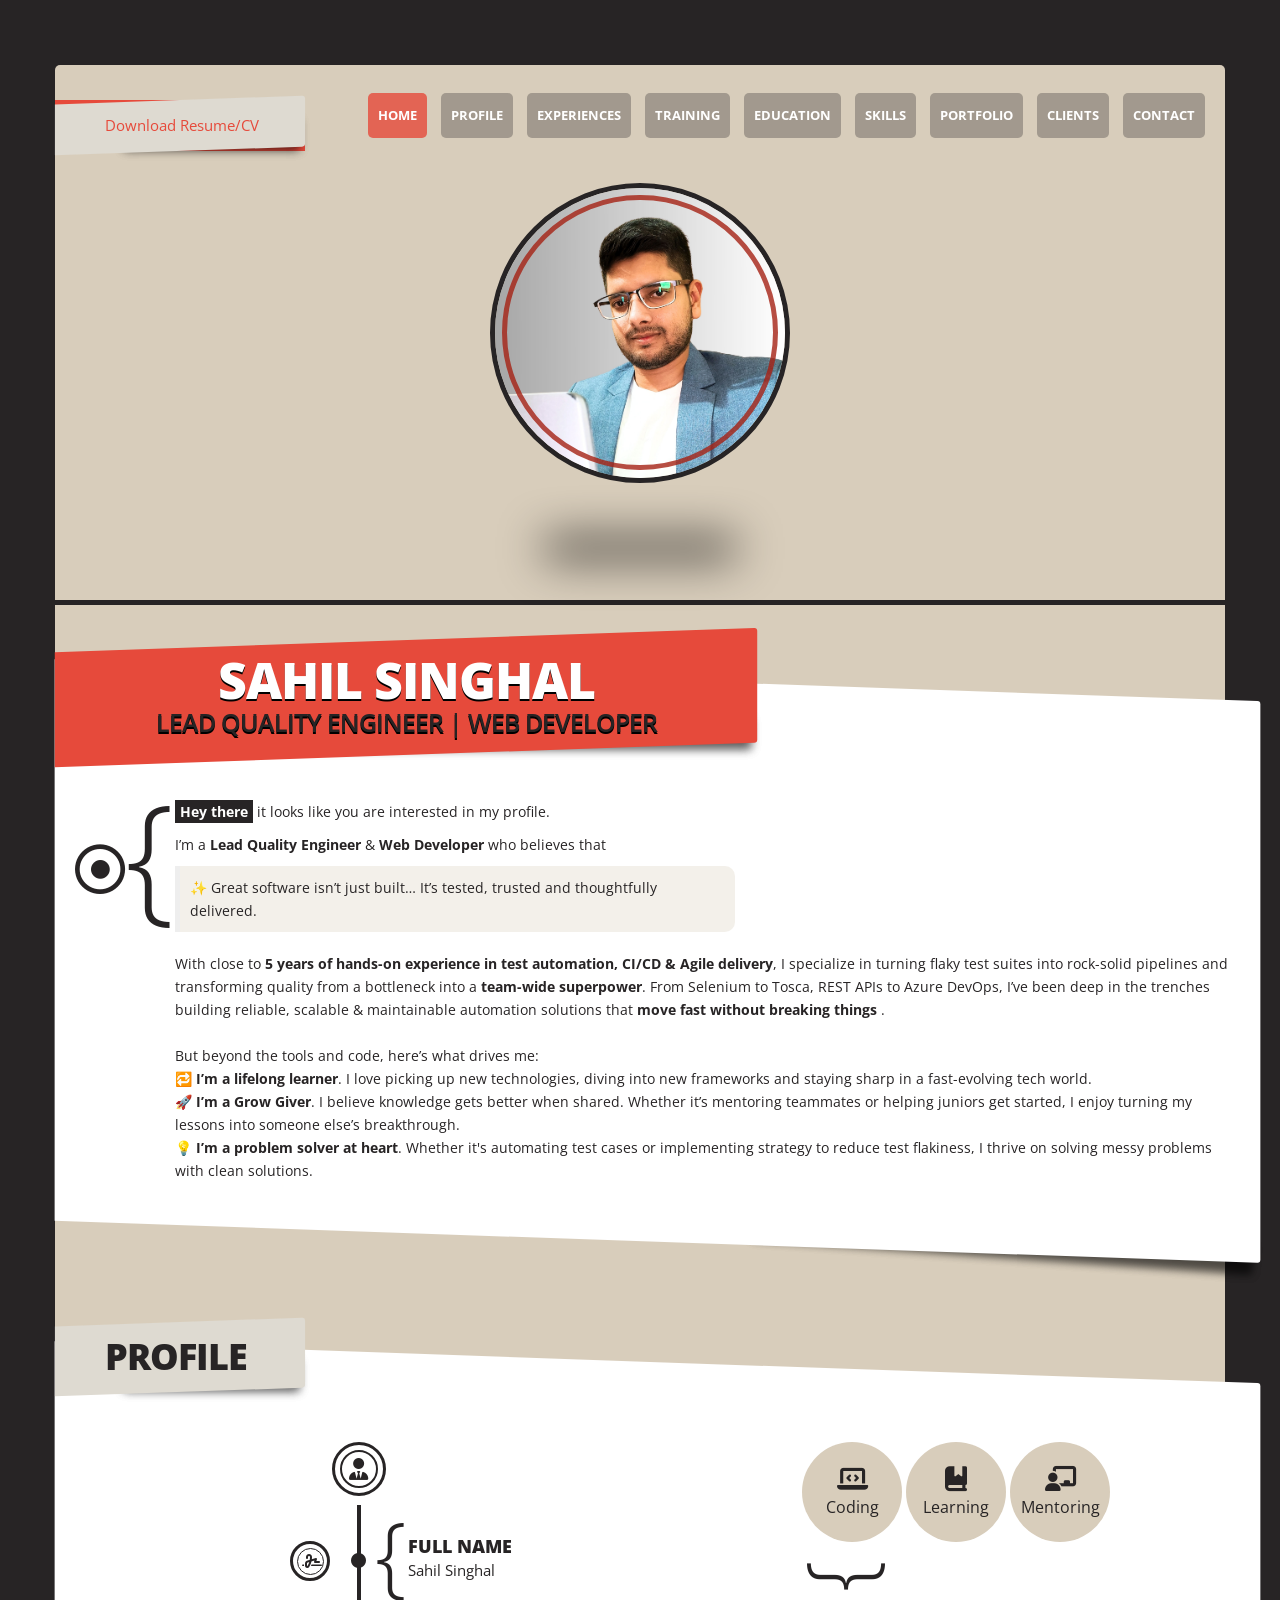
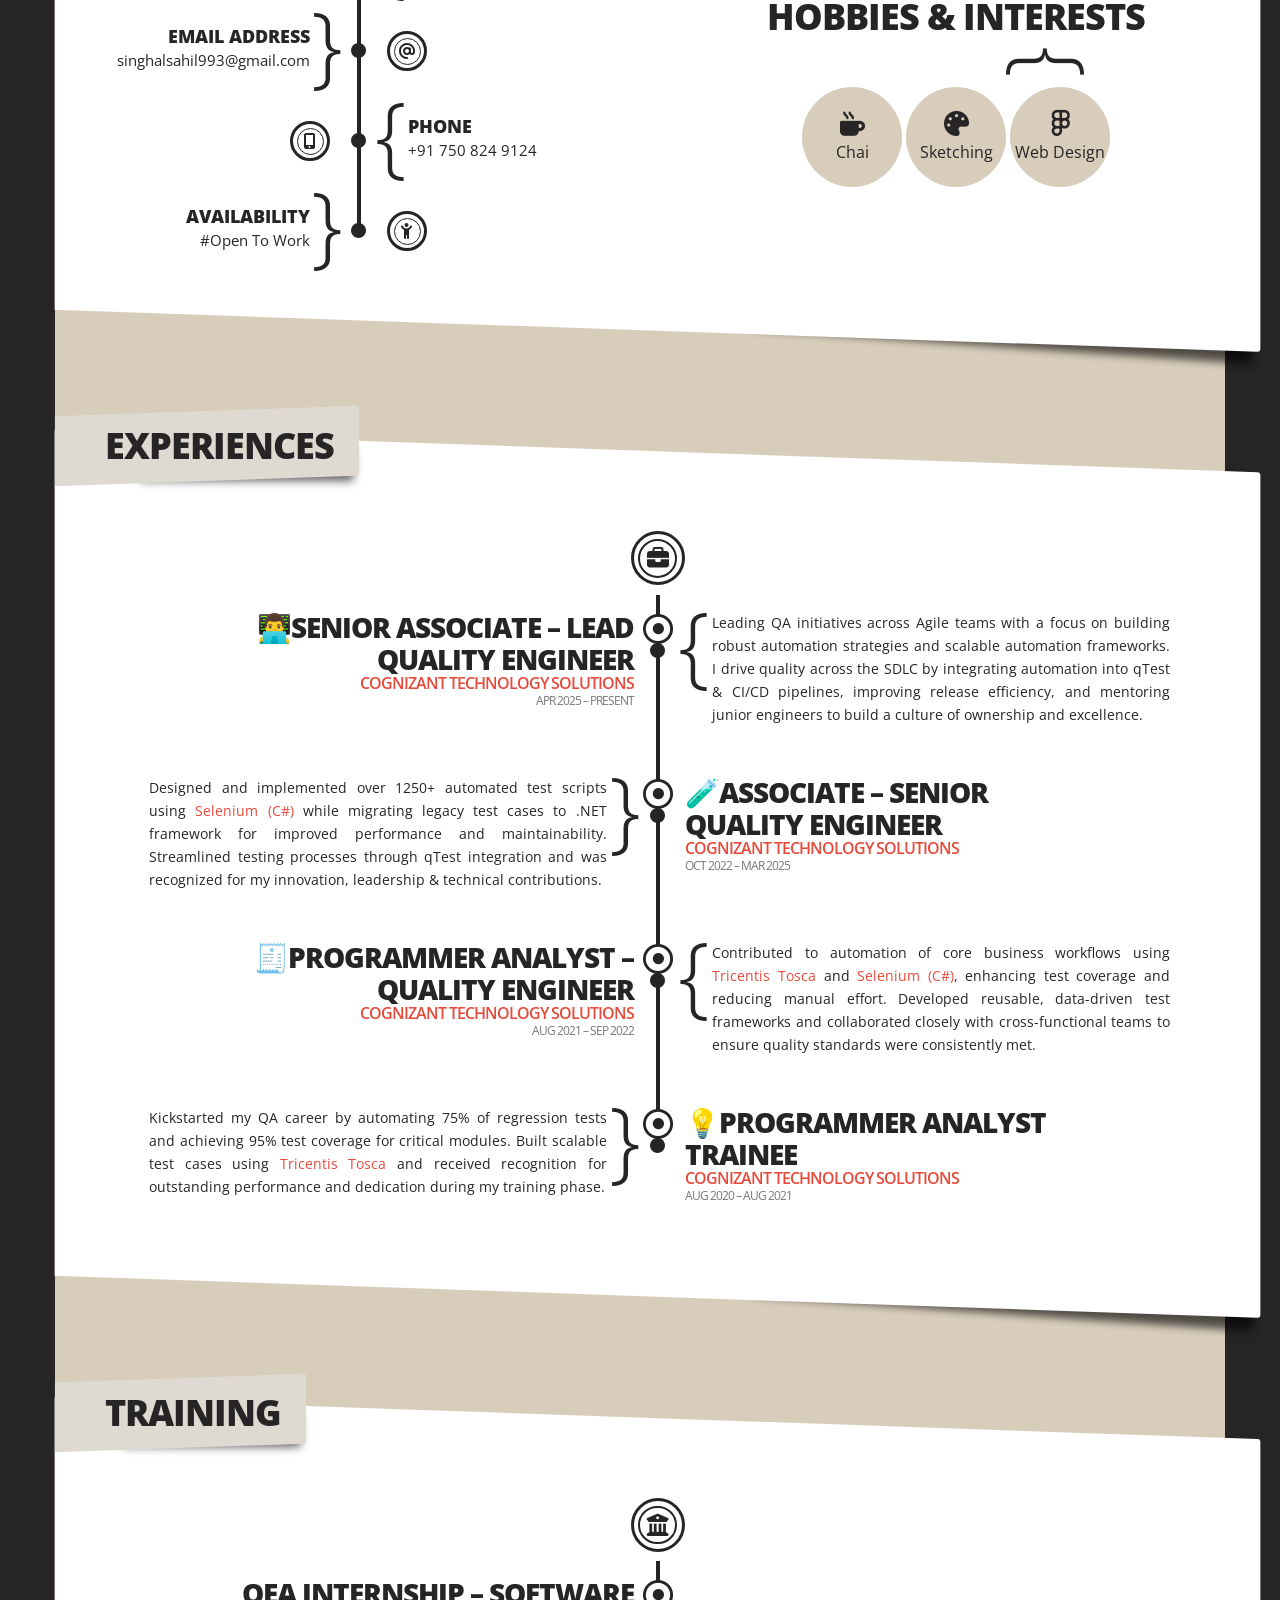
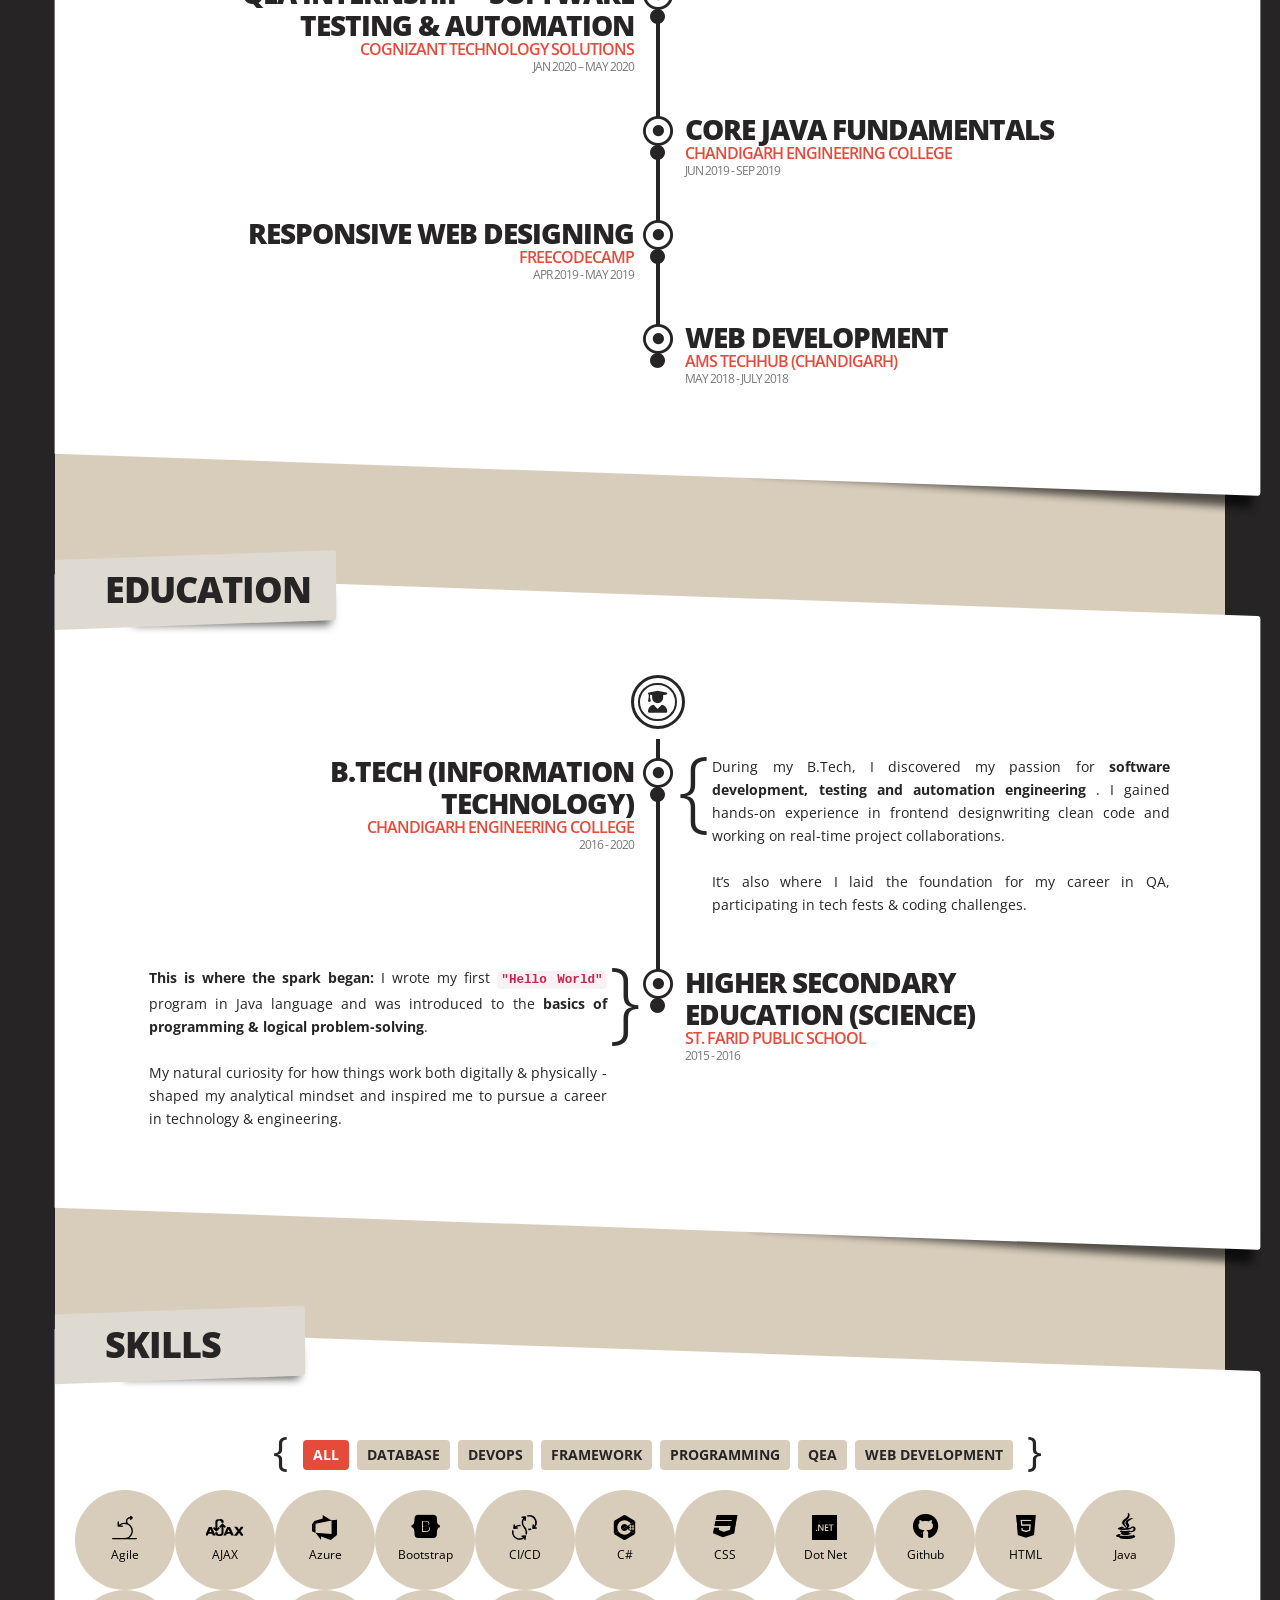
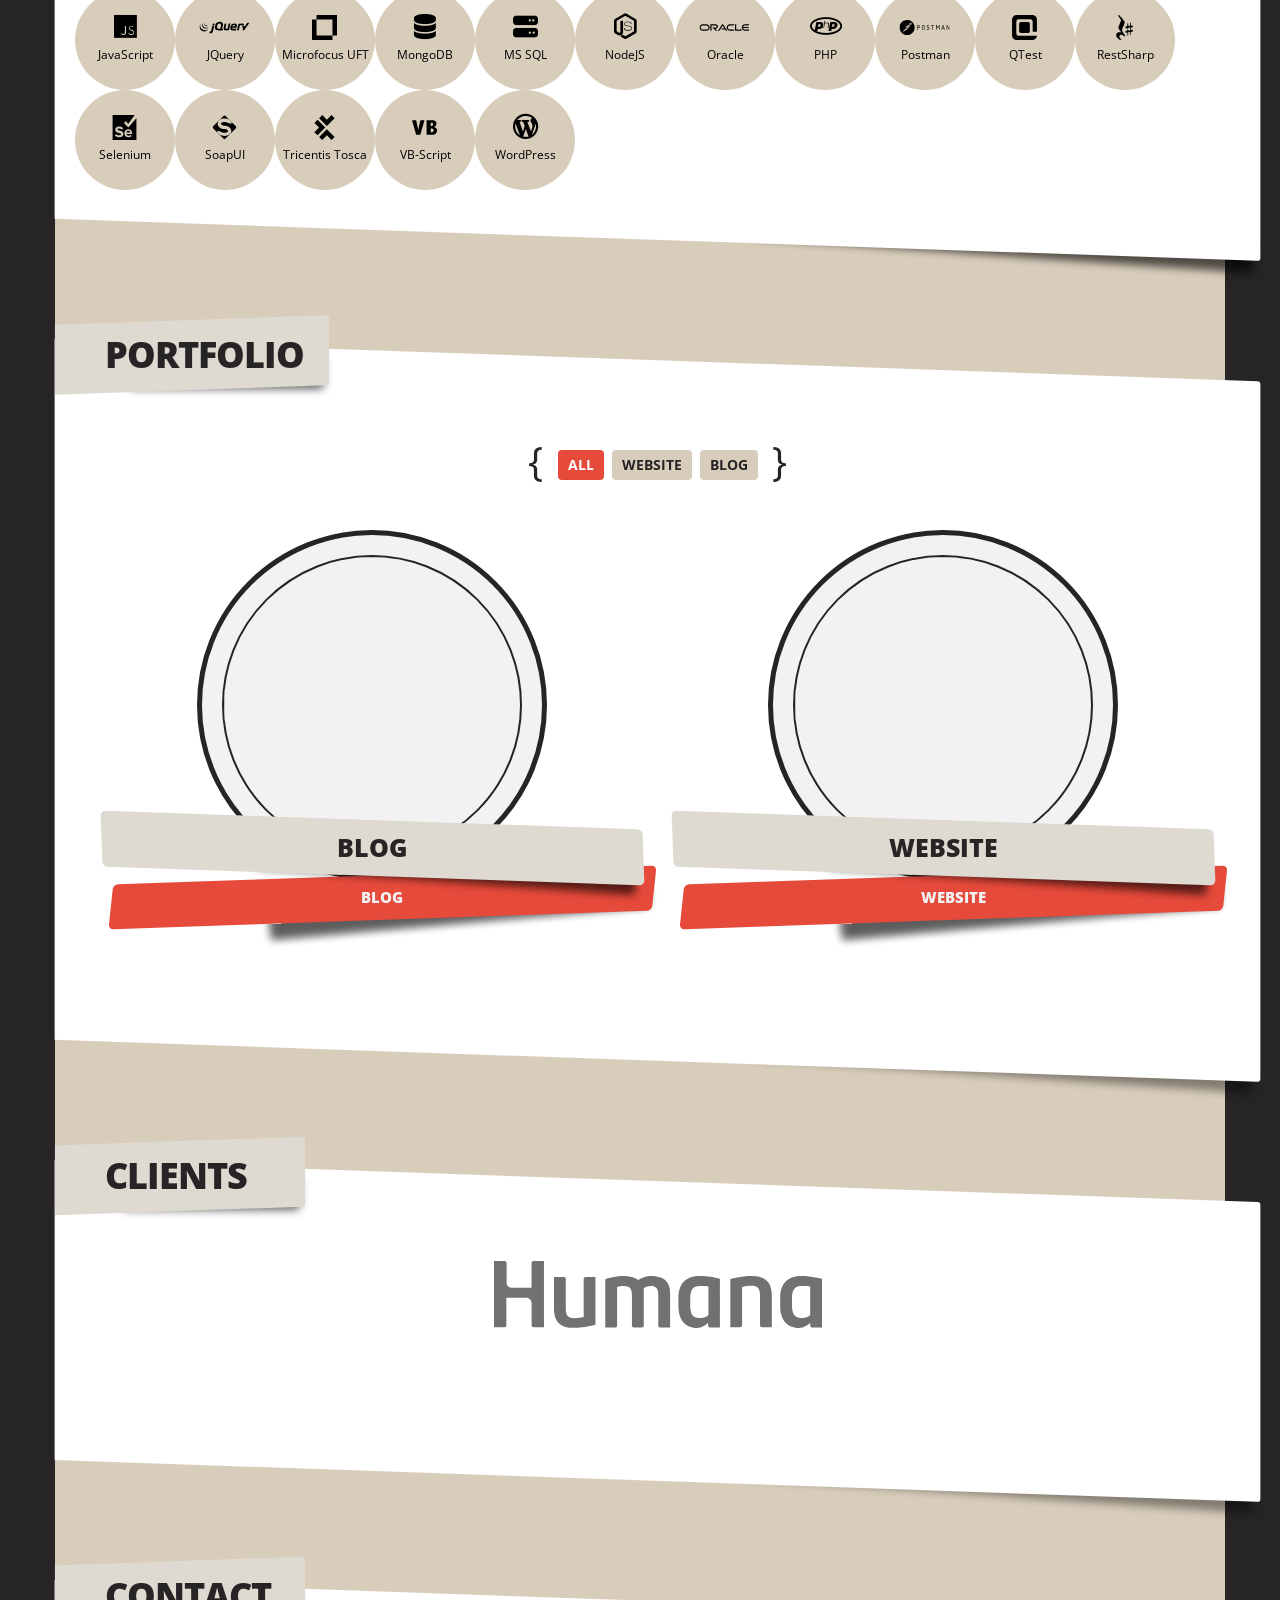
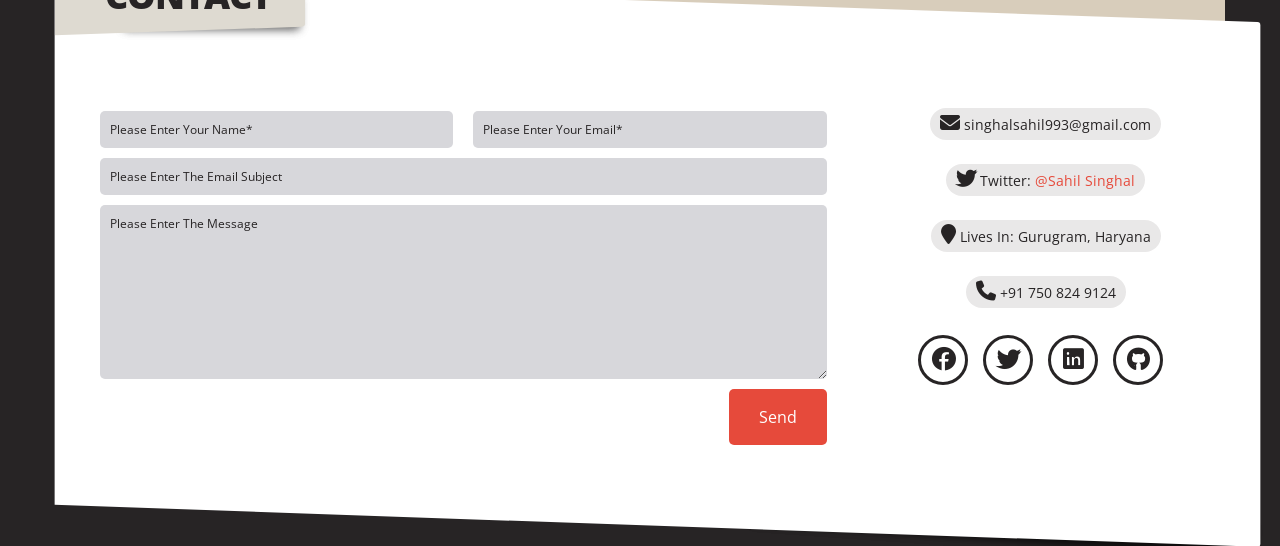
==== commit ae111575: "Fixes" ====
--- a/index.html
+++ b/index.html
@@ -916,7 +916,7 @@
           <div class="content">
             <div class="row">
               <div class="col-xs-12 col-sm-12 col-md-12 col-lg-12"
-                style="background-image: url('images/clients/Humana.svg'); height:75px; background-repeat: no-repeat; background-position: center;">
+                style="filter: grayscale(100%);background-image: url('images/clients/Humana.svg'); height:7.5vh; background-repeat: no-repeat; background-position: center;">
               </div>
             </div>
           </div>
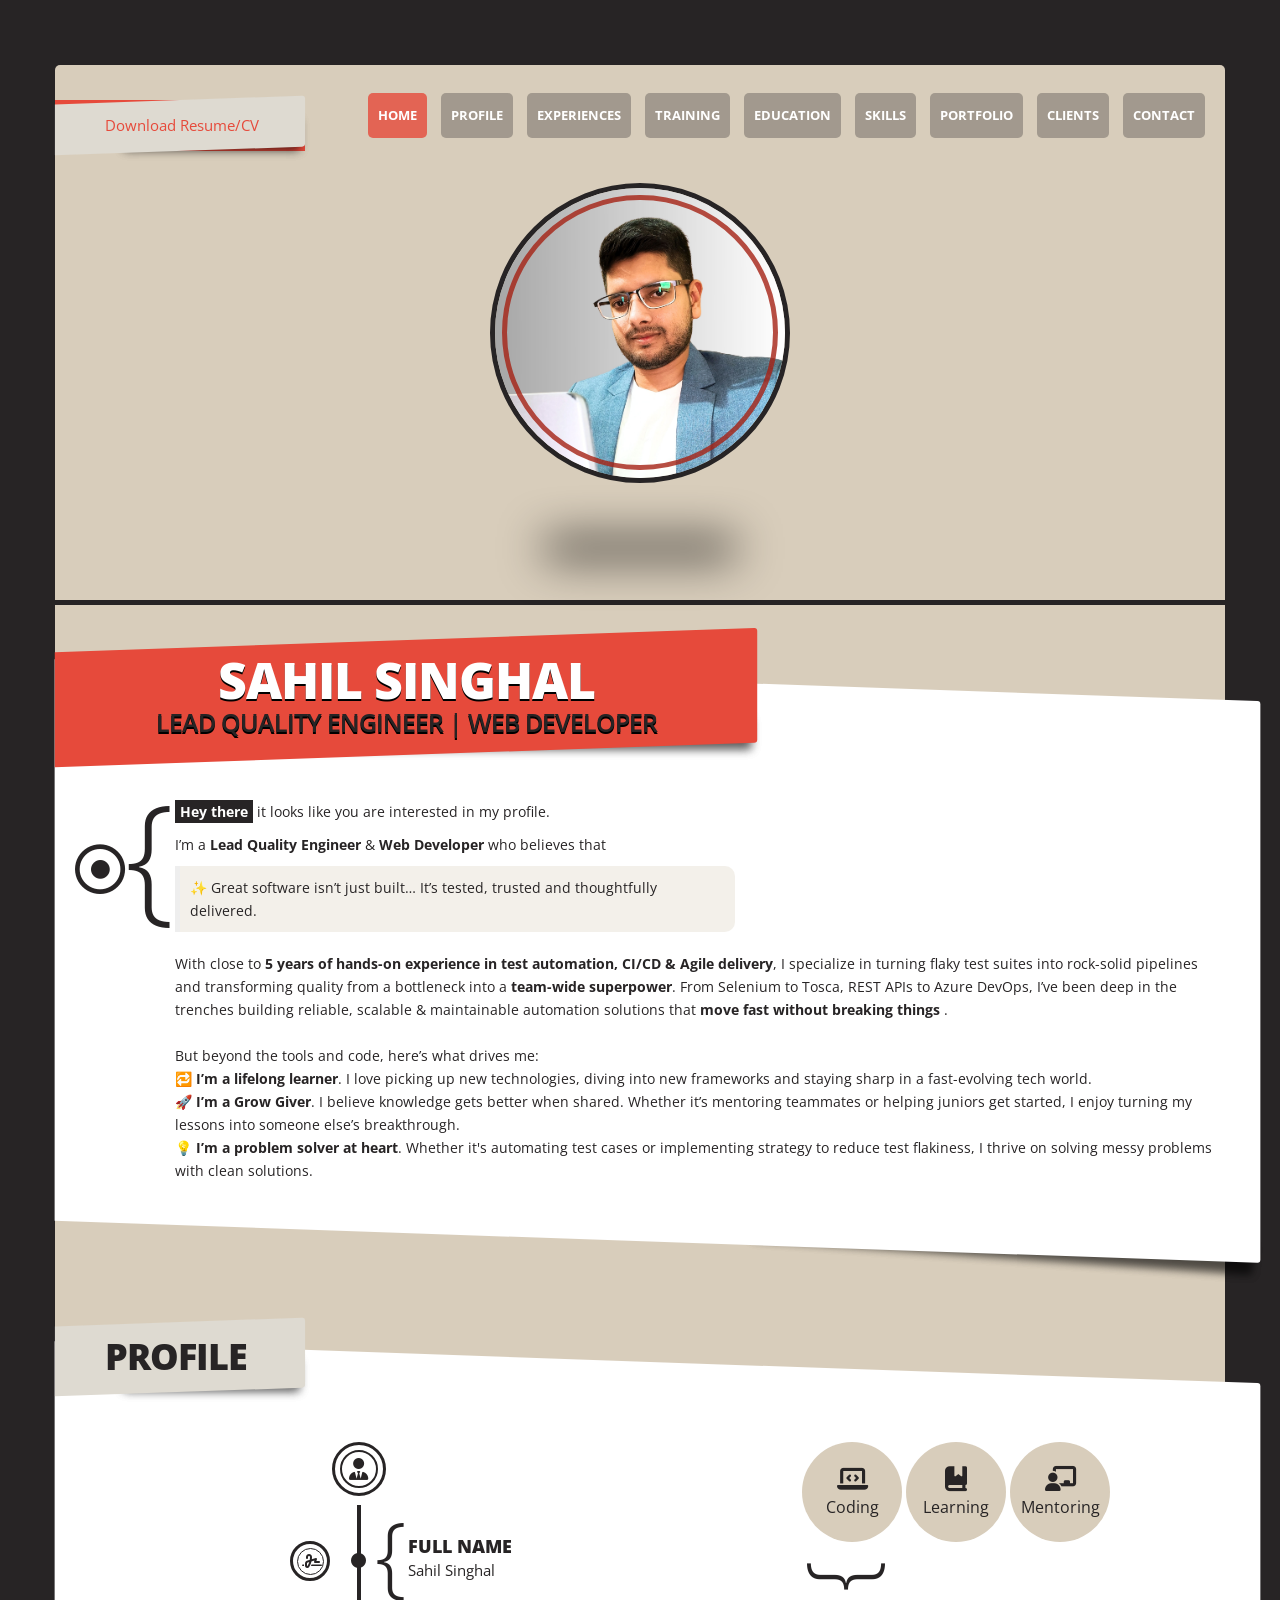
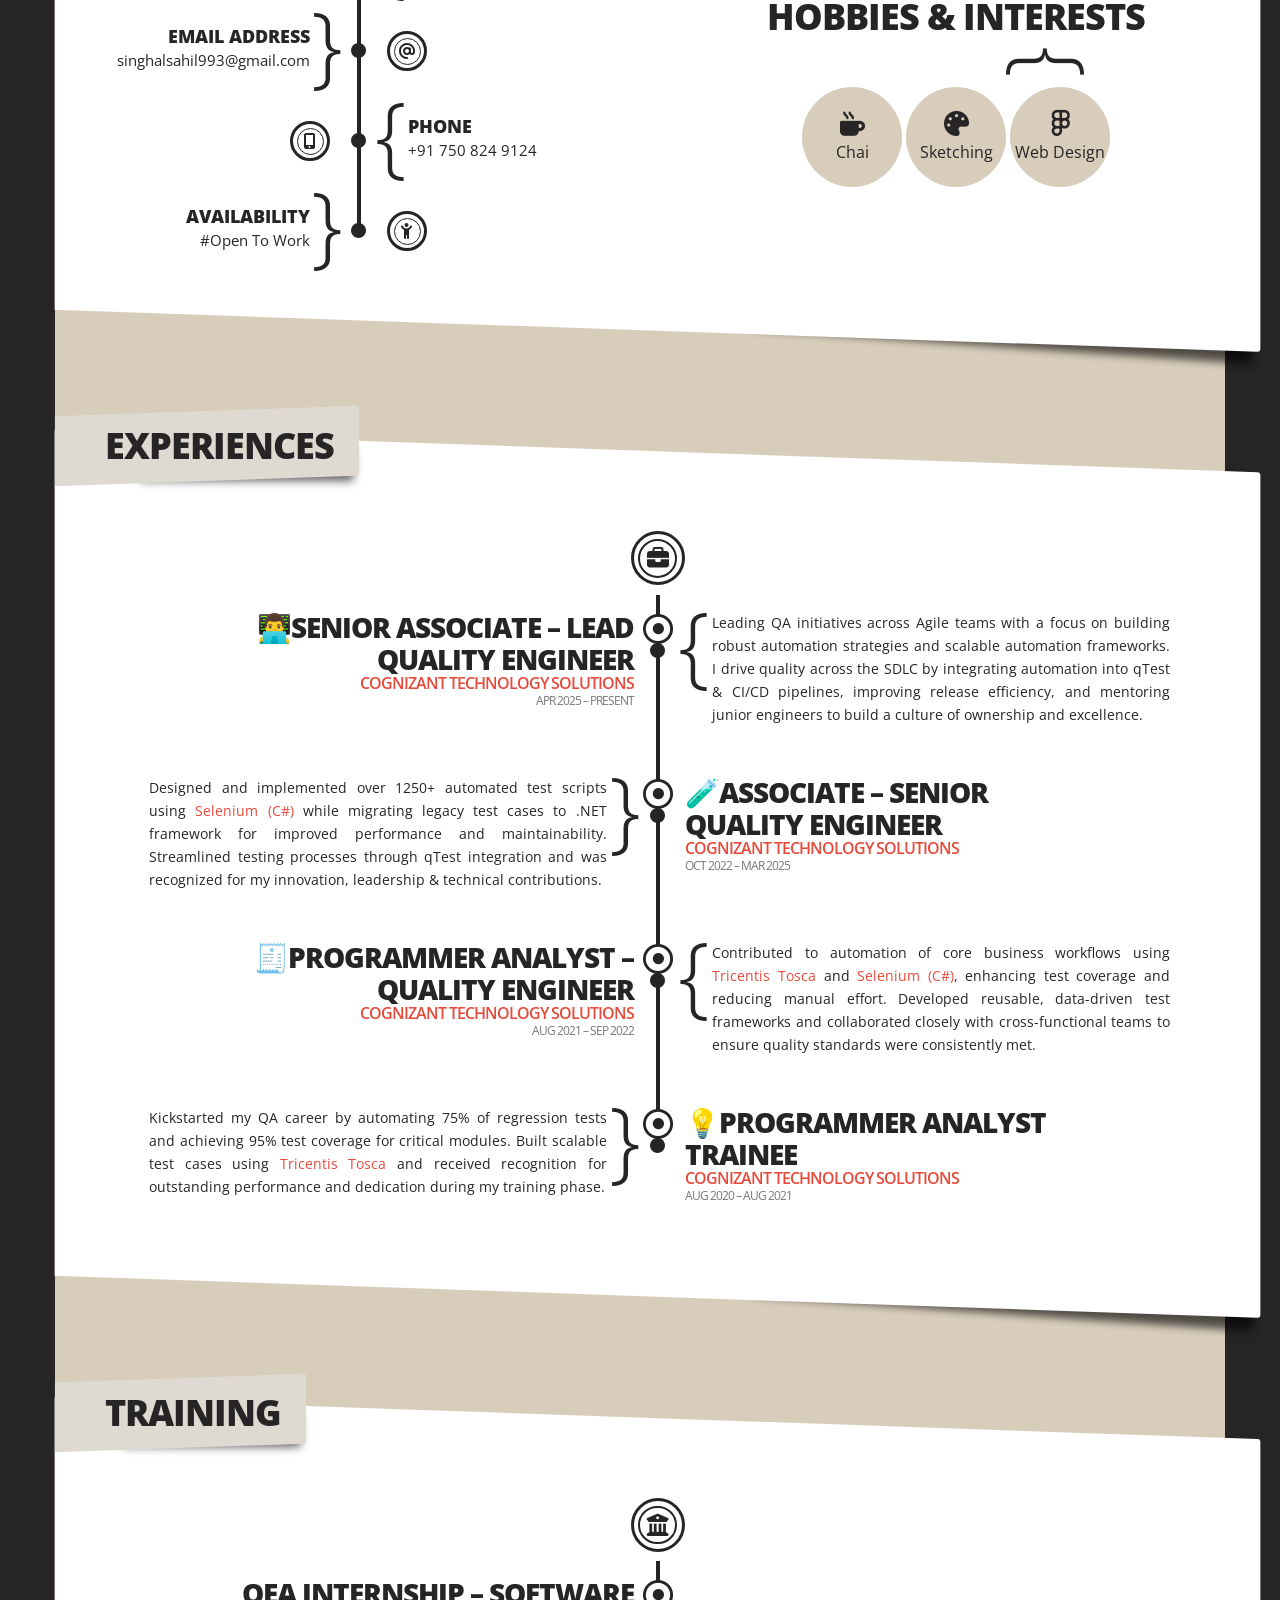
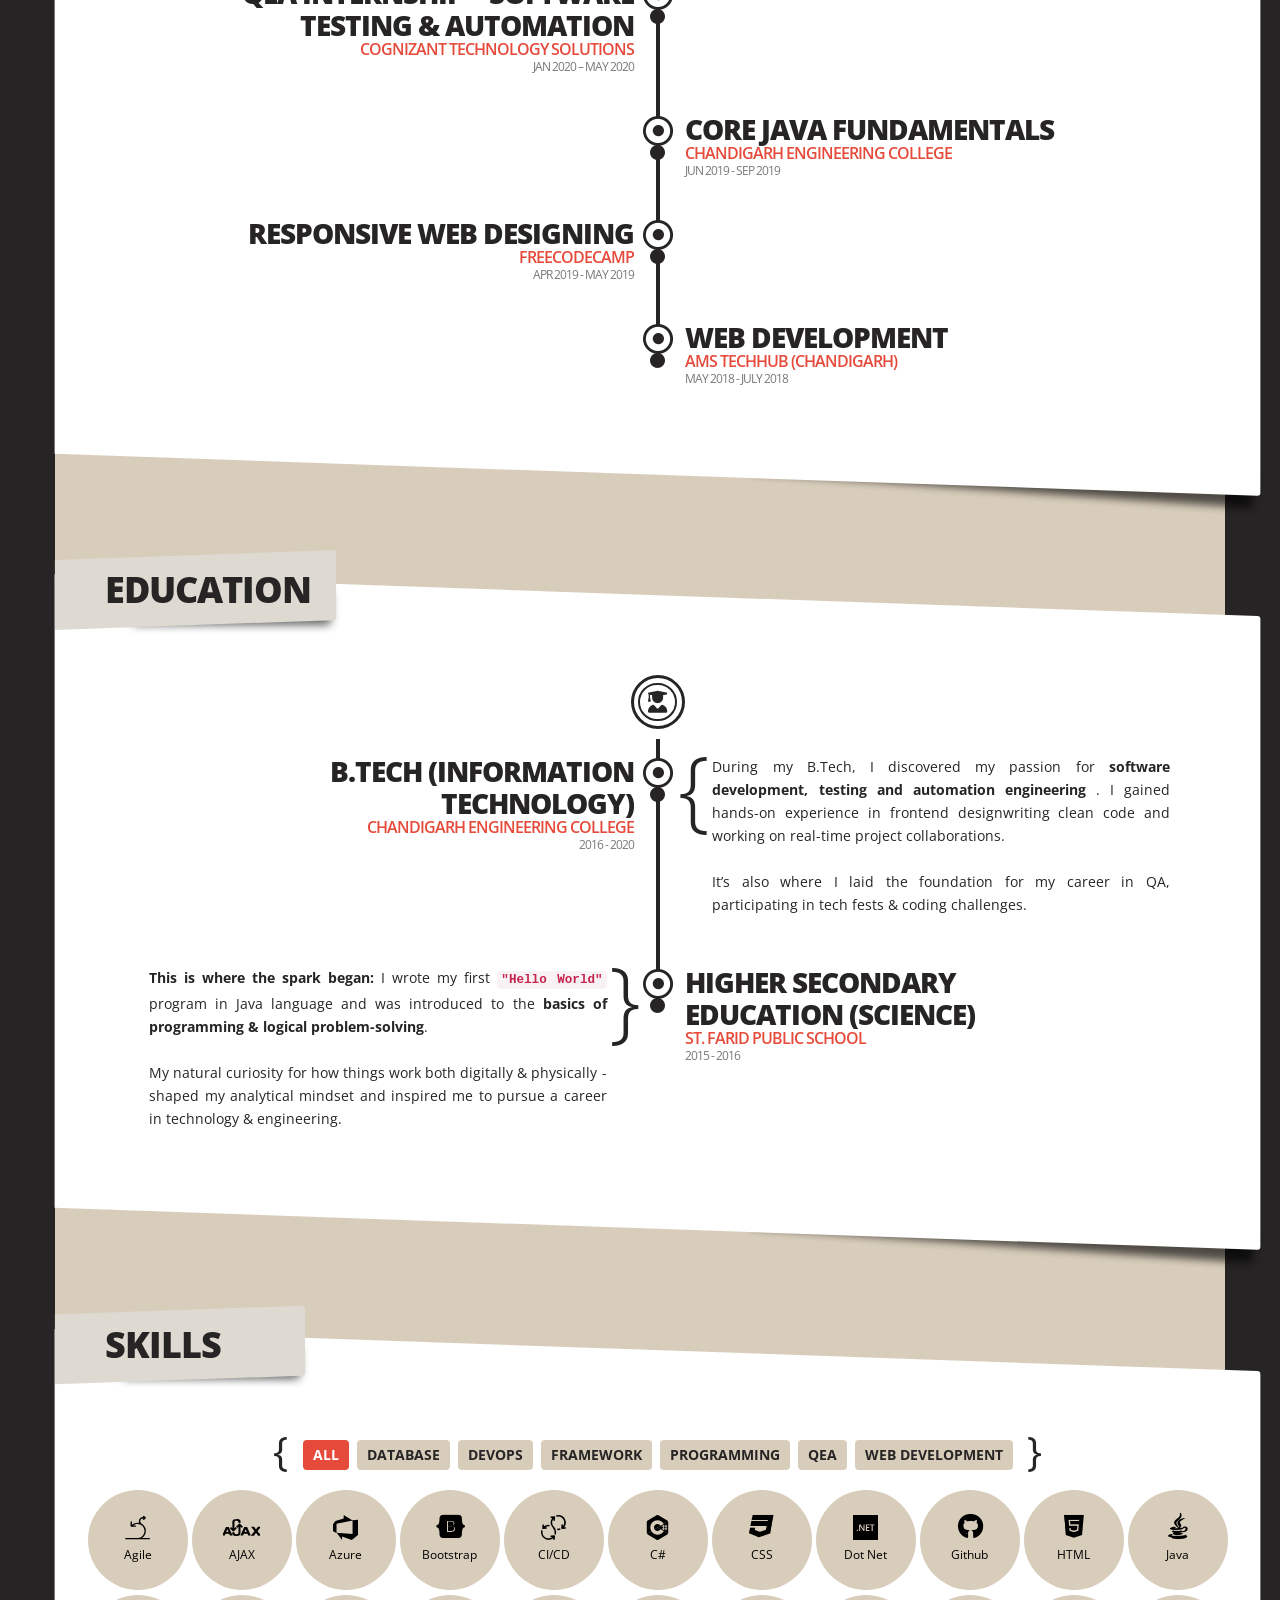
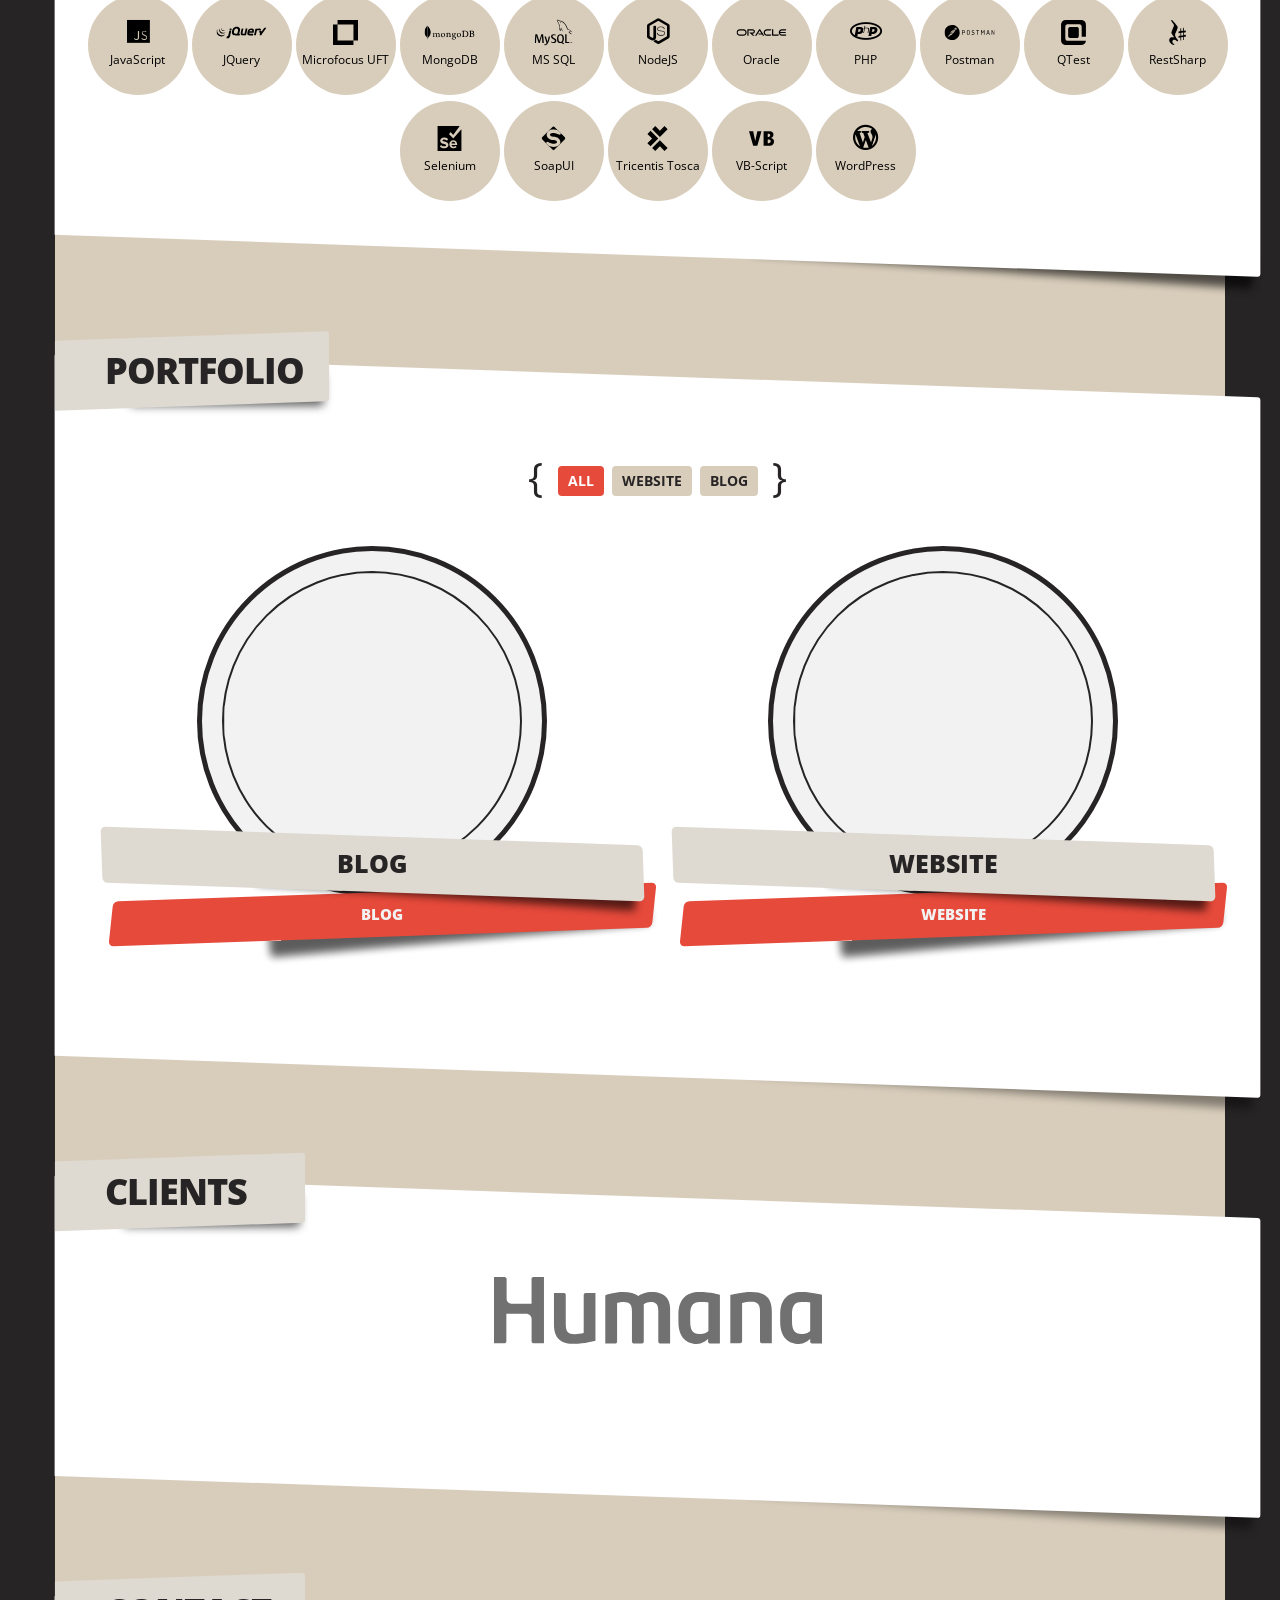
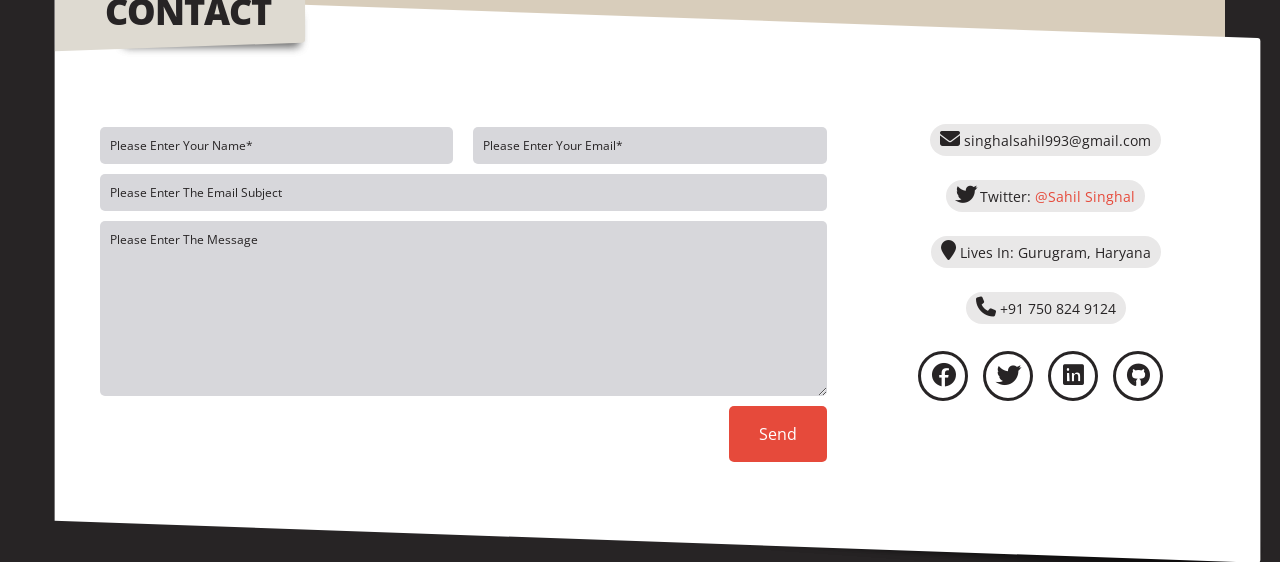
==== commit 45d8a8b0: "Updated 2 Logos" ====
--- a/index.html
+++ b/index.html
@@ -656,14 +656,40 @@
                     <li class="wow bounceInDown animated animated database webdev" data-wow-delay="1.5s"
                       style="visibility: visible; animation-delay: 1.5s; animation-name: bounceInDown;">
                       <a href="https://www.mongodb.com/" target="_blank">
-                        <i class="fa fa-database"></i>
+                        <svg xmlns="http://www.w3.org/2000/svg" viewBox="0 0.2 511.41 145.71"
+                          style="transform: scale(2.0);" class="svgbig">
+                          <g fill-rule="evenodd">
+                            <path
+                              d="M476.713 60.463c-.46.092-.922 1.107-.922 1.66-.092 3.692-.184 13.474-.184 20.118 0 .185.276.554.553.554 1.384.092 4.706.184 7.567.184 3.968 0 6.275-.553 7.568-1.106 3.321-1.662 4.89-5.261 4.89-9.23 0-8.95-6.275-12.365-15.596-12.365-.646-.092-2.49-.092-3.876.185zm23.81 41.25c0-9.136-6.737-14.212-18.918-14.212-.554 0-4.43-.092-5.353.092-.277.093-.645.278-.645.555l.184 21.04c.184 1.753 1.477 4.245 3.046 4.983 1.66.923 5.444 1.107 8.028 1.107 7.29 0 13.658-4.06 13.658-13.565zm-42.634-46.325c.922 0 3.69.276 10.796.276l18.641-.184c8.028 0 19.102 2.86 19.102 14.857 0 5.906-4.153 10.613-9.597 12.92-.276.092-.276.276 0 .368 7.751 1.939 14.581 6.737 14.581 15.78 0 8.86-5.537 14.489-13.566 17.996-4.891 2.122-10.981 2.86-17.164 2.86-4.707 0-17.349-.553-24.362-.368-.738-.278.646-3.6 1.291-4.153 1.662-.093 2.953-.185 4.707-.739 2.492-.645 2.768-1.384 3.137-5.167.185-3.23.185-14.674.185-22.794V64.616c-.092-2.86-1.107-3.784-3.137-4.338-1.57-.276-4.153-.646-6.276-.922-.462-.462 1.107-3.6 1.662-3.968zm-53.248 57.399c2.216 1.752 6.553 2.49 10.429 2.49 4.983 0 9.966-.921 14.765-5.26 4.891-4.428 8.305-11.257 8.305-22.146 0-10.429-3.968-18.919-12.089-23.901-4.614-2.862-10.52-4.06-17.349-4.06-2.03 0-3.968.092-5.167.645-.278.185-.923 1.015-.923 1.476-.185 1.846-.185 16.057-.185 24.363l.185 21.963c0 1.385.645 3.507 2.03 4.43zm-20.948-57.4c1.754 0 8.49.277 11.72.277 5.815 0 9.967-.276 20.948-.276 9.228 0 16.98 2.491 22.517 7.197 6.736 5.814 10.244 13.843 10.244 23.624 0 13.935-6.368 21.964-12.736 26.578-6.366 4.706-14.672 7.474-26.484 7.474-6.275 0-17.072-.184-26.024-.277h-.092c-.461-.83.738-4.06 1.476-4.152 2.4-.277 3.046-.37 4.246-.83 1.937-.739 2.307-1.754 2.584-5.168.276-6.368.184-14.027.184-22.702l-.093-22.148c-.276-3.229-1.66-4.06-4.429-4.614-1.384-.276-3.23-.646-5.813-.922-.37-.647 1.291-3.507 1.752-4.06z" />
+                            <path
+                              d="M272.033 116.385c-2.307-.277-3.968-.645-5.998-1.568-.277-.185-.739-1.107-.739-1.477-.184-3.23-.184-12.458-.184-18.64 0-4.984-.83-9.321-2.953-12.366-2.492-3.508-6.09-5.537-10.705-5.537-4.06 0-9.505 2.768-14.027 6.644-.092.092-.83.739-.738-.277 0-1.015.185-3.045.277-4.43.093-1.292-.646-1.937-.646-1.937-2.953 1.476-11.258 3.414-14.304 3.69-2.214.463-2.768 2.585-.46 3.323h.092c2.49.738 4.152 1.569 5.443 2.4.923.738.831 1.753.831 2.584.092 6.92.092 17.533-.184 23.347-.092 2.307-.738 3.137-2.4 3.506l.185-.092c-1.292.277-2.307.553-3.876.738-.554.554-.554 3.507 0 4.153 1.015 0 6.367-.277 10.798-.277 6.09 0 9.228.277 10.796.277.646-.738.831-3.507.462-4.153-1.754-.092-3.046-.276-4.245-.646-1.661-.37-2.123-1.199-2.216-3.137-.183-4.892-.183-15.227-.183-22.24 0-1.938.553-2.861 1.106-3.415 2.123-1.845 5.538-3.137 8.583-3.137 2.953 0 4.89.923 6.367 2.123 2.03 1.66 2.676 4.06 2.953 5.813.461 3.968.277 11.812.277 18.641 0 3.691-.277 4.614-1.66 5.075-.647.277-2.308.647-4.246.83-.646.647-.461 3.508 0 4.154 2.676 0 5.814-.277 10.428-.277 5.721 0 9.413.277 10.89.277.46-.554.645-3.23.276-3.969zm25.562-35.25c-4.89 0-7.936 3.783-7.936 9.688 0 5.999 2.676 12.92 10.243 12.92 1.292 0 3.692-.554 4.798-1.846 1.754-1.66 2.954-4.983 2.954-8.49 0-7.659-3.784-12.273-10.059-12.273zm-.646 40.787a7.93 7.93 0 0 0-3.968 1.016c-3.876 2.49-5.629 4.89-5.629 7.752 0 2.675 1.015 4.797 3.23 6.643 2.676 2.307 6.367 3.415 11.073 3.415 9.413 0 13.566-5.076 13.566-10.058 0-3.508-1.754-5.815-5.352-7.106-2.584-1.108-7.29-1.662-12.92-1.662zm.646 23.994c-5.629 0-9.69-1.2-13.196-3.876-3.415-2.584-4.891-6.46-4.891-9.136 0-.738.185-2.769 1.846-4.614 1.014-1.108 3.23-3.23 8.49-6.829.184-.092.276-.184.276-.37s-.185-.369-.369-.46c-4.337-1.661-5.629-4.338-5.999-5.814v-.185c-.091-.554-.276-1.107.555-1.661.646-.461 1.569-1.015 2.583-1.66 1.569-.924 3.23-1.939 4.245-2.77.185-.184.185-.368.185-.553s-.185-.37-.37-.461c-6.458-2.123-9.688-6.922-9.688-14.12 0-4.706 2.122-8.951 5.905-11.627 2.584-2.03 9.044-4.522 13.289-4.522h.277c4.337.092 6.736 1.015 10.15 2.215 1.846.646 3.6.922 6 .922 3.598 0 5.167-1.107 6.458-2.398.093.184.278.646.37 1.845s-.277 2.953-1.2 4.245c-.738 1.015-2.399 1.754-4.06 1.754h-.462c-1.661-.185-2.4-.37-2.4-.37l-.368.185c-.092.185 0 .369.092.646l.093.185c.184.83.553 3.321.553 3.968 0 7.567-3.045 10.888-6.275 13.38-3.138 2.307-6.736 3.783-10.797 4.153-.092 0-.46 0-1.292.092-.461 0-1.107.093-1.2.093h-.092c-.738.184-2.583 1.107-2.583 2.675 0 1.384.83 3.046 4.798 3.323.83.092 1.66.092 2.584.185 5.26.368 11.812.83 14.857 1.845 4.245 1.568 6.921 5.352 6.921 9.874 0 6.83-4.89 13.197-13.011 17.164-3.968 1.754-7.937 2.677-12.274 2.677zm52.6-64.32c-1.937 0-3.691.46-4.983 1.383-3.598 2.215-5.444 6.645-5.444 13.104 0 12.09 6.09 20.58 14.765 20.58 2.584 0 4.614-.739 6.367-2.215 2.676-2.216 4.061-6.645 4.061-12.828 0-11.996-5.999-20.025-14.765-20.025zm1.662 39.496c-15.688 0-21.317-11.535-21.317-22.332 0-7.567 3.045-13.381 9.135-17.534 4.338-2.676 9.506-4.152 14.12-4.152 11.996 0 20.394 8.582 20.394 20.948 0 8.397-3.322 15.041-9.69 19.102-3.045 2.03-8.305 3.968-12.643 3.968h.001zM187.411 81.595c-1.938 0-3.691.461-4.984 1.384-3.598 2.215-5.444 6.645-5.444 13.104 0 12.09 6.09 20.58 14.765 20.58 2.584 0 4.614-.739 6.368-2.215 2.675-2.216 4.06-6.645 4.06-12.828 0-11.996-5.906-20.025-14.765-20.025zm1.661 39.497c-15.688 0-21.317-11.535-21.317-22.332 0-7.567 3.045-13.381 9.135-17.534 4.338-2.676 9.506-4.152 14.12-4.152 11.997 0 20.394 8.582 20.394 20.948 0 8.397-3.322 15.041-9.69 19.102-2.953 2.03-8.213 3.968-12.642 3.968zm-105.478-.923c-.185-.276-.37-1.107-.277-2.122 0-.739.185-1.2.277-1.384 1.938-.278 2.953-.555 4.06-.831 1.846-.462 2.584-1.476 2.676-3.783.278-5.537.278-16.058.185-23.348v-.185c0-.83 0-1.846-1.015-2.584-1.477-.922-3.23-1.752-5.537-2.4-.83-.275-1.384-.737-1.292-1.29 0-.554.554-1.2 1.754-1.385 3.045-.277 10.98-2.214 14.118-3.599.185.184.462.739.462 1.477l-.092 1.014c-.093 1.016-.185 2.216-.185 3.415 0 .369.37.646.738.646.185 0 .37-.092.554-.185 5.906-4.614 11.258-6.275 14.026-6.275 4.523 0 8.03 2.123 10.706 6.552.184.278.369.37.646.37.184 0 .46-.092.553-.277 5.445-4.153 10.89-6.645 14.488-6.645 8.582 0 13.658 6.368 13.658 17.165l-.092 10.613-.092 8.305c0 .46.645 1.937 1.66 2.214 1.292.646 3.046.923 5.353 1.292h.092c.185.646-.184 3.045-.553 3.507-.554 0-1.385 0-2.307-.092a136.208 136.208 0 0 0-7.014-.185c-5.721 0-8.674.092-11.536.277-.183-.738-.276-2.953 0-3.507 1.662-.276 2.492-.554 3.508-.83 1.846-.554 2.307-1.385 2.4-3.784 0-1.753.368-16.703-.186-20.302-.553-3.691-3.322-8.028-9.413-8.028-2.307 0-5.905.923-9.412 3.598a1.65 1.65 0 0 0-.37.923v.093c.37 1.937.37 4.153.37 7.567v5.998 10.981c0 2.031 1.2 2.492 2.215 2.862.554.091.922.184 1.384.276l2.953.646c.185.37.185 1.569-.092 2.584-.093.554-.278.83-.37.923l-11.073-.185c-1.384 0-3.784.093-5.814.093-1.662 0-3.23.092-4.152.092-.093-.185-.278-.83-.278-1.846 0-.83.185-1.476.37-1.661.461-.092.83-.184 1.292-.184 1.106-.185 2.03-.37 2.952-.554 1.57-.461 2.123-1.292 2.215-3.322.277-4.614.554-17.81-.092-21.133-1.107-5.352-4.152-8.028-9.044-8.028-2.86 0-6.46 1.384-9.412 3.6-.462.368-.831 1.29-.831 2.121v5.445l.092 18.549c.093 1.106.461 2.399 2.584 2.86.462.092 1.2.277 2.123.37l1.66.276c.186.554.093 2.769-.276 3.507-.923 0-2.03-.092-3.323-.092a150.02 150.02 0 0 0-7.197-.185 139.66 139.66 0 0 0-7.383.185c-1.292-.185-2.307-.185-3.414-.185z" />
+                            <use href="#B" fill="#fff" />
+                            <use href="#B" />
+                            <use href="#C" fill="#fff" />
+                            <use href="#C" />
+                            <use href="#D" fill="#fff" />
+                            <use href="#D" />
+                          </g>
+                          <defs>
+                            <path id="B"
+                              d="M35.053 142.317l-3.783-1.293s.462-19.286-6.46-20.67c-4.613-5.353.74-227.013 17.35-.739 0 0-5.722 2.86-6.737 7.752-1.108 4.799-.37 14.95-.37 14.95z" />
+                            <path id="C"
+                              d="M37.084 123.676s33.13-21.779 25.377-67.09c-7.474-32.943-25.1-43.74-27.038-47.893C33.301 5.74 31.27.573 31.27.573l1.385 91.634c0 .093-2.861 28.054 4.43 31.47" />
+                            <path id="D"
+                              d="M29.333 124.875S-1.767 103.65.079 66.277C1.832 28.903 23.795 10.539 28.04 7.217c2.769-2.953 2.861-4.061 3.046-7.014 1.938 4.153 1.569 62.106 1.845 68.934.83 26.3-1.476 50.756-3.598 55.738z" />
+                          </defs>
+                        </svg>
                         <span>MongoDB</span>
                       </a>
                     </li>
                     <li class="wow bounceInDown animated animated database" data-wow-delay="1.6s"
                       style="visibility: visible; animation-delay: 1.6s; animation-name: bounceInDown;">
                       <a href="https://www.mysql.com/" target="_blank">
-                        <i class="fa fa-server"></i>
+                        <svg xmlns="http://www.w3.org/2000/svg" viewBox="7.81 30.61 134.12 91.08"
+                          style="transform: scale(1.5);" class="svgbig">
+                          <path
+                            d="M40.054 113.583h-5.175c-.183-8.735-.687-16.947-1.511-24.642h-.046l-7.879 24.642h-3.94l-7.832-24.642h-.045c-.581 7.388-.947 15.602-1.099 24.642H7.81c.304-10.993 1.068-21.299 2.289-30.919h6.414l7.465 22.719h.046l7.511-22.719h6.137c1.344 11.268 2.138 21.575 2.382 30.919m22.443-22.812c-2.107 11.434-4.887 19.742-8.337 24.928-2.688 3.992-5.633 5.99-8.84 5.99-.855 0-1.91-.258-3.16-.77v-2.757c.611.088 1.328.138 2.152.138 1.498 0 2.702-.412 3.62-1.238 1.098-1.006 1.647-2.137 1.647-3.388 0-.858-.428-2.612-1.282-5.268L42.618 90.77h5.084l4.076 13.19c.916 2.995 1.298 5.086 1.145 6.277 2.229-5.953 3.786-12.444 4.673-19.468h4.901v.002zm68.885 22.812h-14.7V82.664h4.945v27.113h9.755v3.806zm-18.548.747l-5.684-2.805c.504-.414.986-.862 1.42-1.381 2.416-2.838 3.621-7.035 3.621-12.594 0-10.229-4.014-15.346-12.045-15.346-3.938 0-7.01 1.298-9.207 3.895-2.414 2.84-3.619 7.022-3.619 12.551 0 5.435 1.068 9.422 3.205 11.951 1.955 2.291 4.902 3.438 8.843 3.438 1.47 0 2.819-.18 4.048-.543l7.4 4.308 2.018-3.474zm-18.413-6.934c-1.252-2.014-1.878-5.248-1.878-9.707 0-7.785 2.365-11.682 7.1-11.682 2.475 0 4.289.932 5.449 2.792 1.25 2.017 1.879 5.222 1.879 9.619 0 7.849-2.367 11.774-7.099 11.774-2.476.001-4.29-.928-5.451-2.796m-9.256-2.383c0 2.622-.962 4.773-2.884 6.458-1.924 1.678-4.504 2.519-7.737 2.519-3.024 0-5.956-.966-8.794-2.888l1.329-2.655c2.442 1.223 4.653 1.831 6.638 1.831 1.863 0 3.319-.413 4.375-1.232a4.19 4.19 0 0 0 1.684-3.433c0-1.837-1.281-3.407-3.631-4.722l-6.501-3.678c-2.349-1.712-3.525-3.55-3.525-6.578 0-2.506.877-4.529 2.632-6.068 1.757-1.545 4.024-2.315 6.803-2.315 2.87 0 5.479.769 7.829 2.291l-1.192 2.656c-2.01-.854-3.994-1.281-5.951-1.281-1.585 0-2.809.381-3.66 1.146-.858.762-1.387 1.737-1.387 2.933 0 1.828 1.308 3.418 3.722 4.759l6.638 3.723c2.409 1.709 3.612 3.53 3.612 6.534m52.425-32.705c-2.99-.076-5.305.225-7.248 1.047-.561.224-1.453.224-1.531.933.303.3.338.784.601 1.198.448.747 1.229 1.752 1.942 2.276l2.393 1.717c1.453.899 3.1 1.422 4.516 2.318.825.521 1.645 1.195 2.471 1.756.406.299.666.784 1.193.971v-.114c-.264-.336-.339-.822-.598-1.196l-1.122-1.082c-1.084-1.456-2.431-2.727-3.884-3.771-1.196-.824-3.812-1.944-4.297-3.322l-.076-.076c.822-.077 1.797-.375 2.578-.604 1.271-.335 2.43-.259 3.734-.594l1.797-.523v-.337c-.676-.673-1.158-1.567-1.869-2.203-1.902-1.643-3.998-3.25-6.164-4.595-1.16-.749-2.652-1.231-3.887-1.868-.445-.225-1.195-.336-1.457-.71-.67-.822-1.047-1.904-1.533-2.877l-3.061-6.502c-.674-1.456-1.084-2.91-1.906-4.257-3.85-6.35-8.031-10.196-14.457-13.971-1.381-.786-3.024-1.121-4.779-1.533l-2.803-.148c-.598-.262-1.197-.973-1.719-1.309-2.132-1.344-7.621-4.257-9.189-.411-1.01 2.431 1.494 4.821 2.354 6.054.635.856 1.458 1.83 1.902 2.802.263.635.337 1.309.6 1.98.598 1.644 1.157 3.473 1.943 5.007.41.782.857 1.604 1.381 2.312.3.414.822.597.936 1.272-.521.744-.562 1.867-.861 2.801-1.344 4.221-.819 9.45 1.086 12.552.596.934 2.018 2.99 3.92 2.202 1.684-.672 1.311-2.801 1.795-4.668.111-.451.038-.747.262-1.043v.073l1.53 3.1c1.159 1.829 3.177 3.735 4.858 5.002.895.676 1.604 1.832 2.725 2.245V74.1h-.074c-.227-.335-.559-.485-.857-.745-.674-.673-1.42-1.495-1.943-2.241-1.566-2.093-2.952-4.41-4.182-6.801-.602-1.16-1.121-2.428-1.606-3.586-.226-.447-.226-1.121-.601-1.346-.562.821-1.381 1.532-1.791 2.538-.711 1.609-.785 3.588-1.049 5.646l-.147.072c-1.19-.299-1.604-1.53-2.056-2.575-1.119-2.654-1.307-6.914-.336-9.976.26-.783 1.385-3.249.936-3.995-.225-.715-.973-1.122-1.383-1.685-.482-.708-1.01-1.604-1.346-2.39-.896-2.091-1.347-4.408-2.312-6.498-.451-.974-1.234-1.982-1.868-2.879-.712-1.008-1.495-1.718-2.058-2.913-.186-.411-.447-1.083-.148-1.53.073-.3.225-.412.523-.487.484-.409 1.867.111 2.352.336 1.385.56 2.543 1.083 3.699 1.867.523.375 1.084 1.085 1.755 1.272h.786c1.193.26 2.538.072 3.661.41 1.979.636 3.772 1.569 5.38 2.576 4.893 3.103 8.928 7.512 11.652 12.778.447.858.637 1.644 1.045 2.539.787 1.832 1.76 3.7 2.541 5.493.785 1.755 1.533 3.547 2.654 5.005.559.784 2.805 1.195 3.812 1.606.745.335 1.905.633 2.577 1.044 1.271.783 2.537 1.682 3.732 2.543.595.448 2.465 1.382 2.576 2.13M99.484 39.844a5.82 5.82 0 0 0-1.529.188v.075h.072c.301.597.824 1.011 1.197 1.532.301.599.562 1.193.857 1.791l.072-.074c.527-.373.789-.971.789-1.868-.227-.264-.262-.522-.451-.784-.22-.374-.705-.56-1.007-.86m41.664 73.734h.774v-3.788h-1.161l-.947 2.585-1.029-2.585h-1.118v3.788h.731v-2.882h.041l1.078 2.882h.557l1.074-2.882v2.882zm-6.235 0h.819v-3.146h1.072v-.643h-3.008v.643h1.115l.002 3.146z" />
+                        </svg>
                         <span>MS SQL</span>
                       </a>
                     </li>
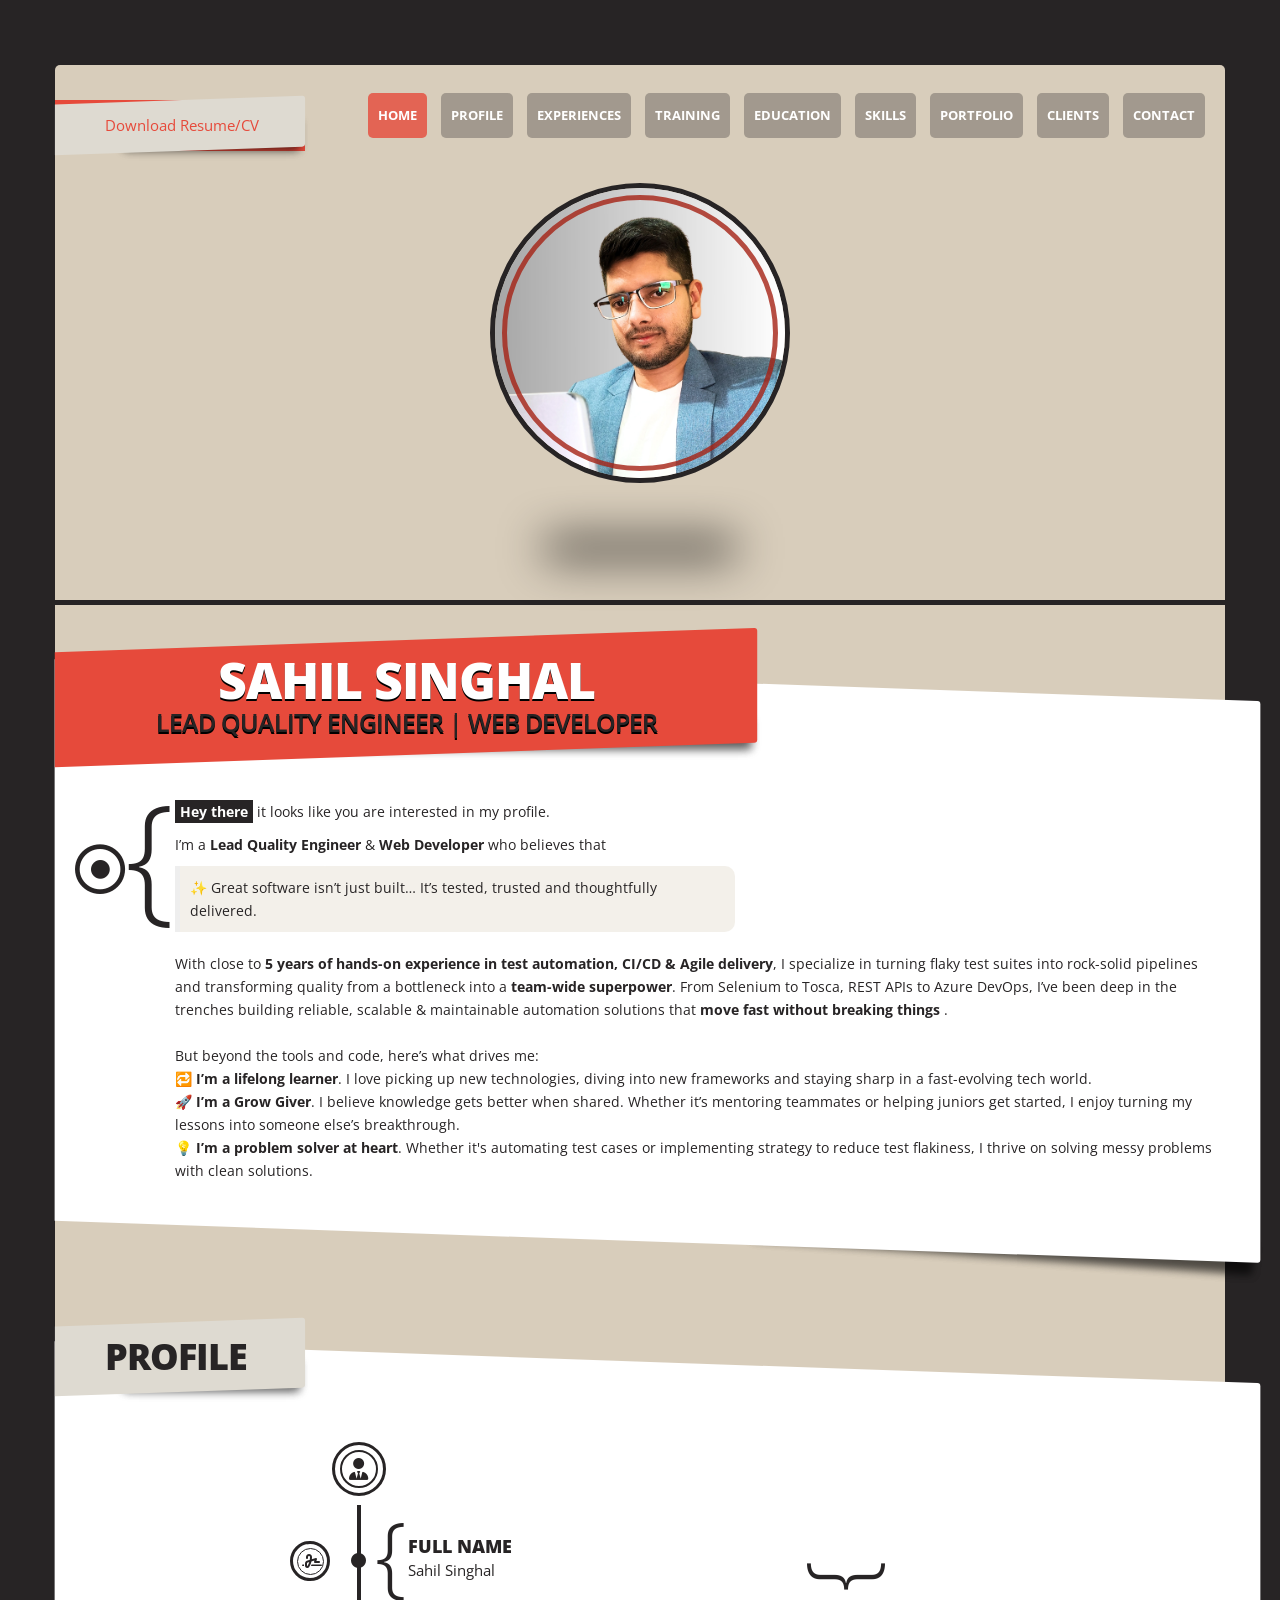
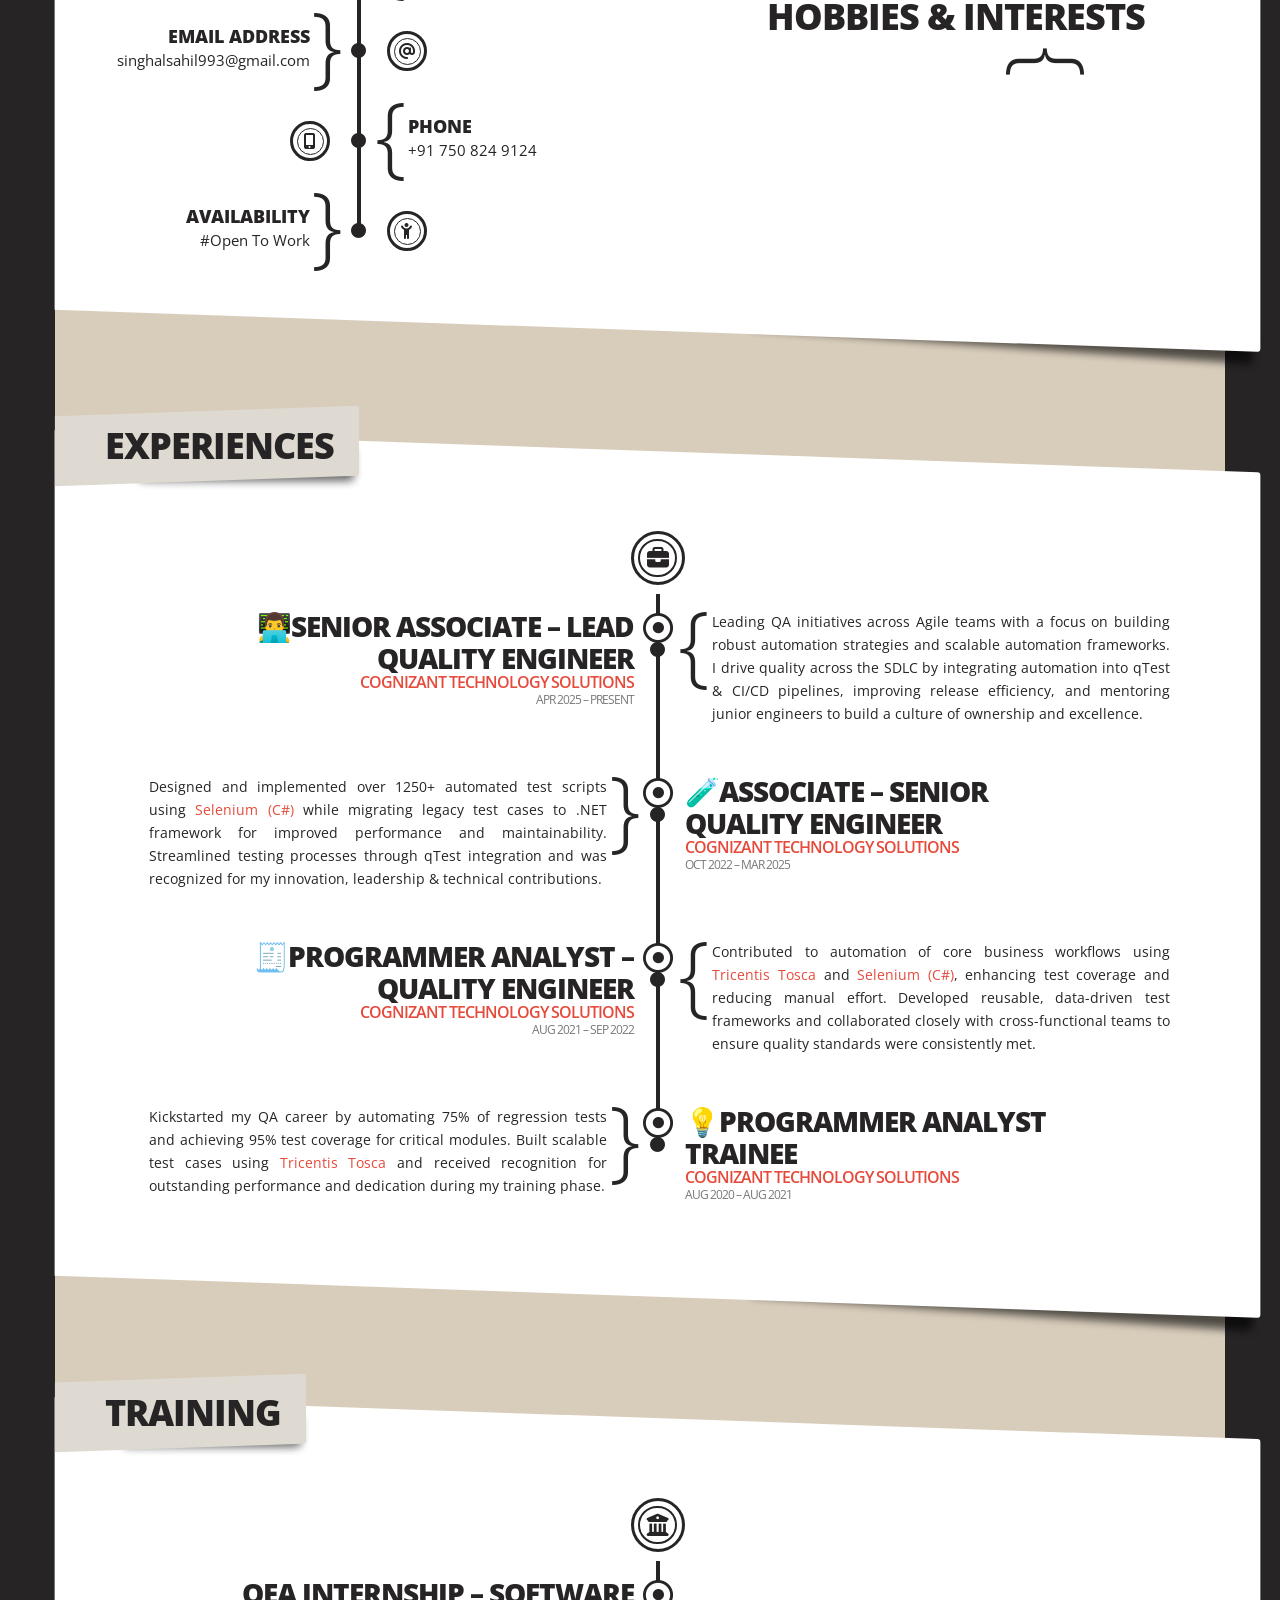
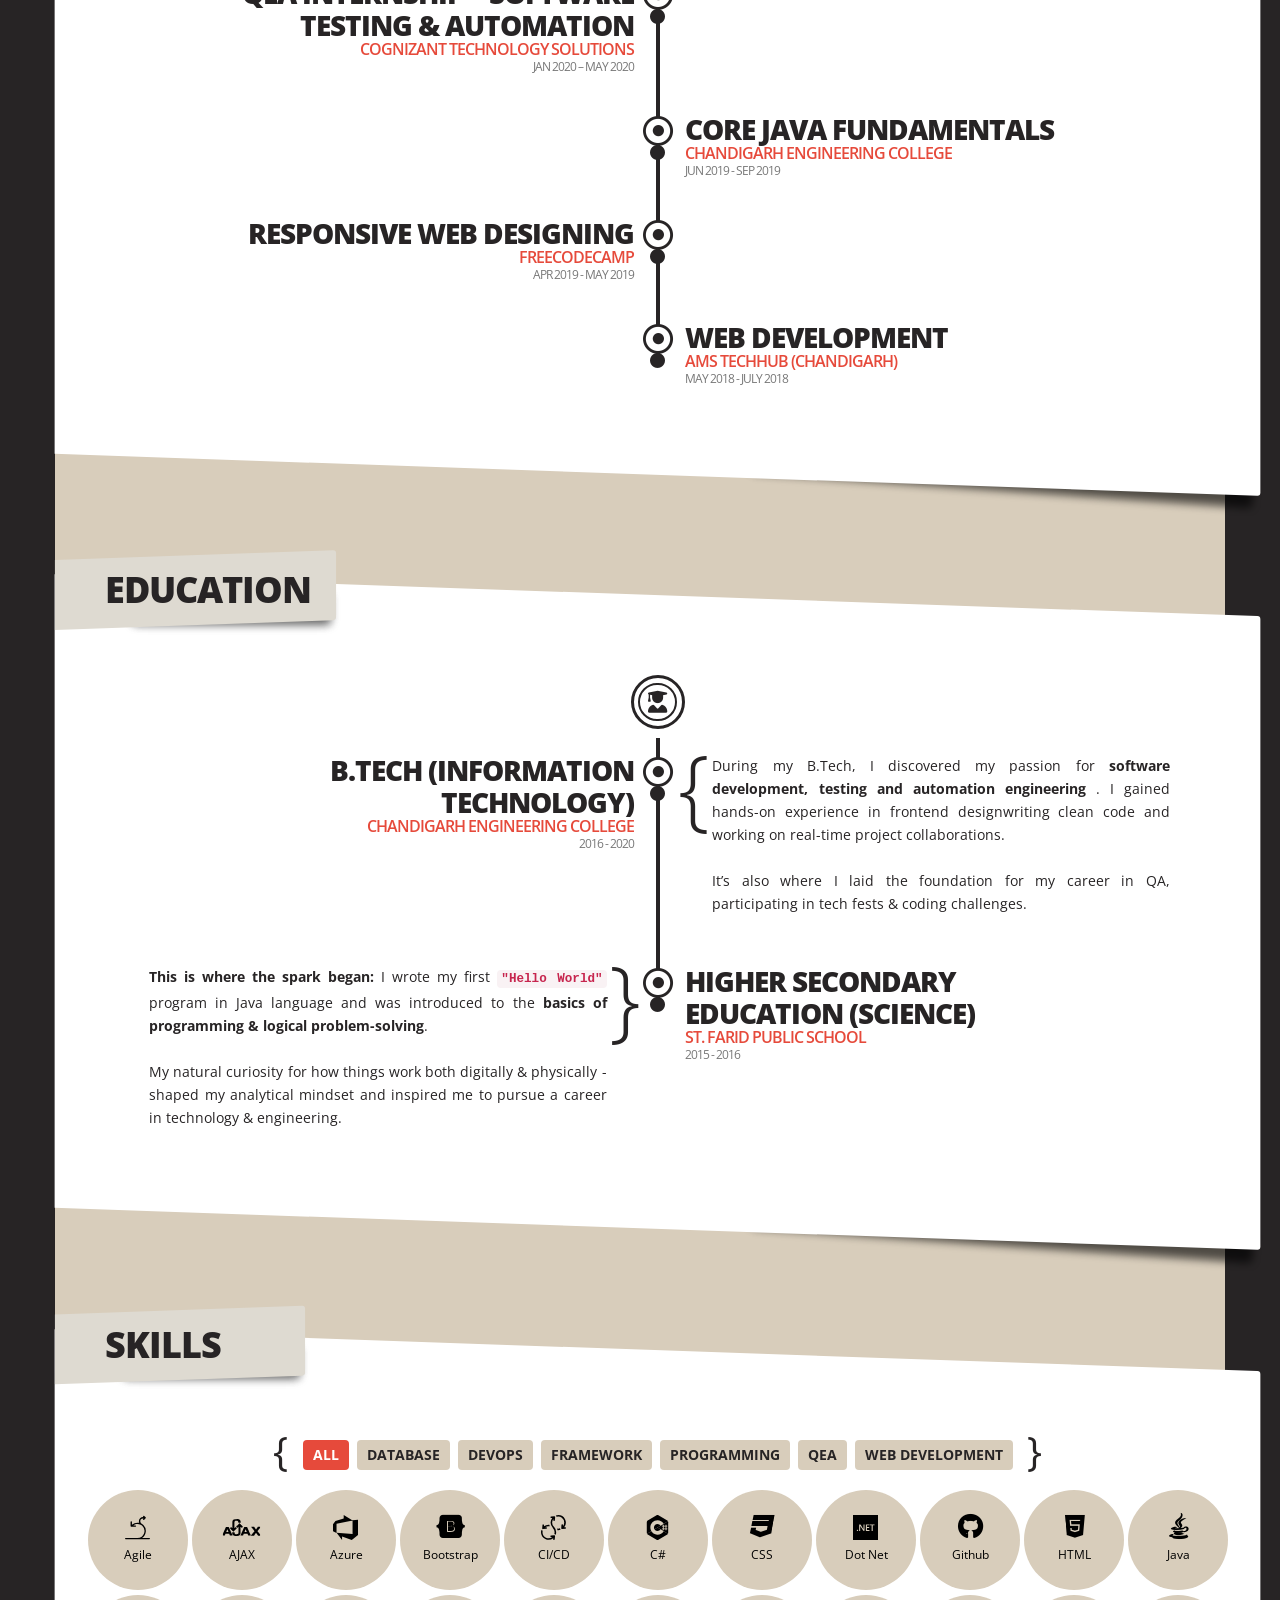
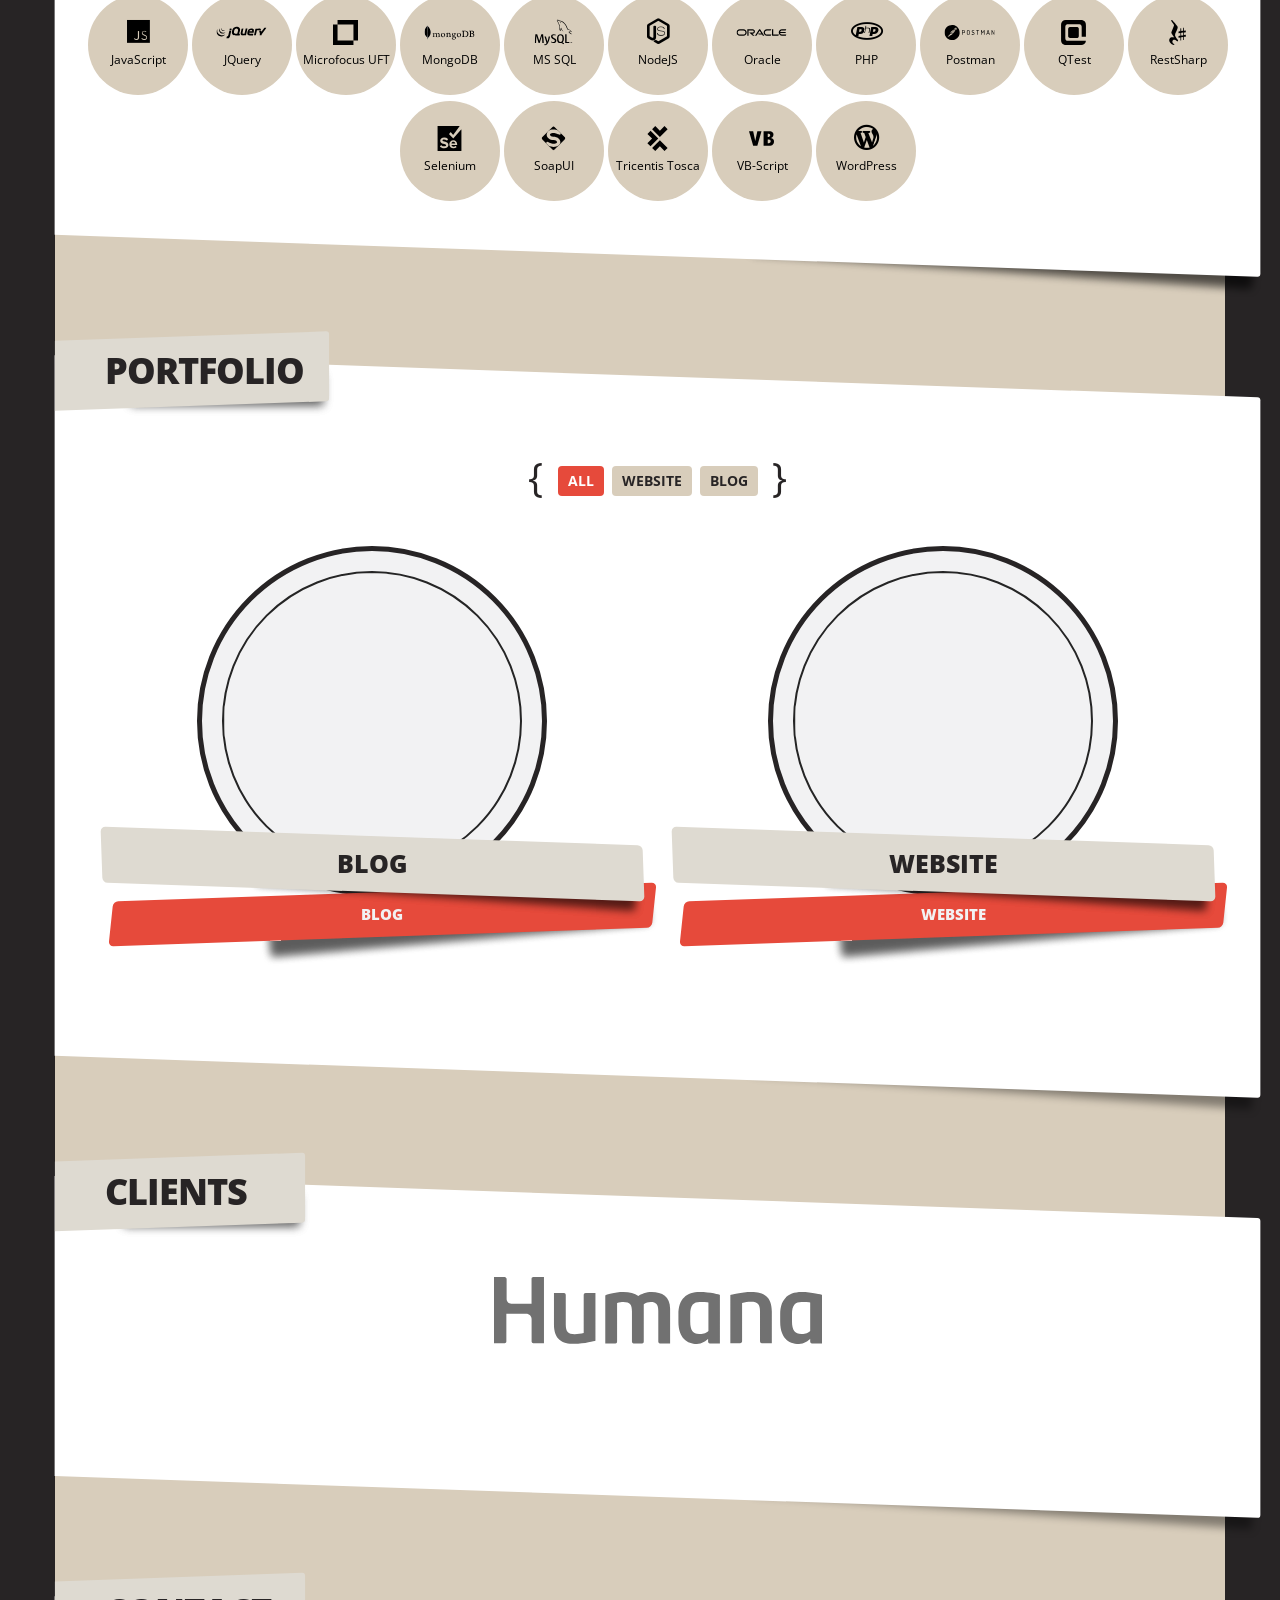
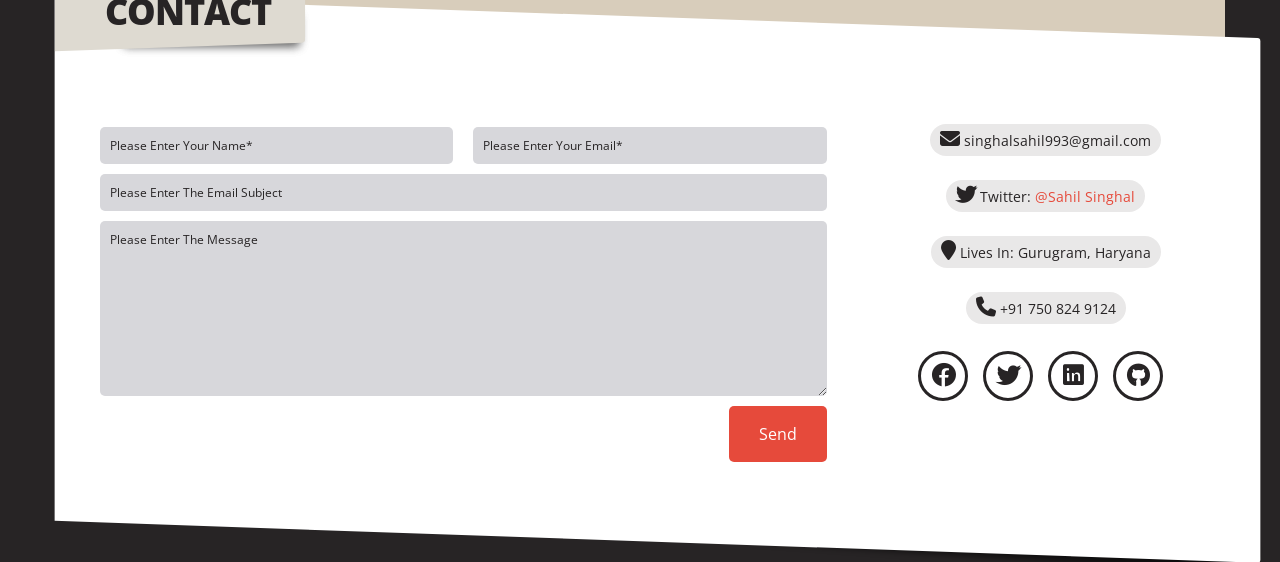
==== commit e0049172: "Updated All Css Files" ====
--- a/index.html
+++ b/index.html
@@ -11,8 +11,8 @@
   <meta name="robots" content="all">
 
   <!-- Include Cascading Style Stylesheets -->
-  <link rel="stylesheet" href="./css/prettyPhoto.css">
-  <link rel="stylesheet" href="./css/animate.css">
+  <link rel="stylesheet" href="./css/prettyPhoto_3.1.6.css">
+  <link rel="stylesheet" href="./css/animate_4.1.1.css">
   <link rel="stylesheet" href="./css/stylesheet.css">
 
   <!-- Include Favicon Image In Browser Tab -->
@@ -34,7 +34,7 @@
       <header id="home">
         <div class="head-image bg-image"
           style="background-position: center center; background-image: url('images/head-image.jpg'); background-size: cover; background-repeat: no-repeat; height: 535px;">
-          <div class="avatar wow bounceInDown animated" style="visibility: visible; animation-name: bounceInDown;">
+          <div class="avatar bounceInDown animated" style="visibility: visible; animation-name: bounceInDown;">
             <img alt="avatar" src="images/Sahil Singhal.jpg" style="height:100%;">
           </div>
         </div>
@@ -1067,18 +1067,20 @@
   <script type="text/javascript" src="js/jquery-1.11.1.min.js"></script>
   <script type="text/javascript" src="js/jquery-migrate-1.2.1.min.js"></script>
   <script type="text/javascript" src="js/jquery.easing-1.3.js"></script>
-  <script type="text/javascript" src="js/jquery.prettyPhoto.js"></script>
-  <script type="text/javascript" src="js/jquery.validate.js"></script>
   <script type="text/javascript" src="js/jquery.address-1.5.min.js"></script>
   <script type="text/javascript" src="js/jquery.isotope.min.js"></script>
   <script type="text/javascript" src="js/jquery.circliful.min.js"></script>
+  <!-- Not Used -->
+  <script type="text/javascript" src="js/jquery.prettyPhoto.js"></script>
+  <script type="text/javascript" src="js/jquery.validate.js"></script>
 
   <!-- Include Javascript -->
-  <script type="text/javascript" src="js/css_browser_selector.js"></script>
   <script type="text/javascript" src="js/wow.min.js"></script>
   <script type="text/javascript" src="js/script.js"></script>
+  <!-- Not Used -->
   <script type="text/javascript" src="https://cdn.emailjs.com/sdk/2.2.4/email.min.js"></script>
   <script type="text/javascript" src="js/email.js"></script>
+  <script type="text/javascript" src="js/css_browser_selector.js"></script>
 
   <!-- Include Bootstrap -->
   <script type="text/javascript" src="js/bootstrap.min.js"></script>
--- a/css/prettyPhoto_3.1.6.css
+++ b/css/prettyPhoto_3.1.6.css
@@ -0,0 +1,1247 @@
+div.pp_default .pp_top,
+div.pp_default .pp_top .pp_middle,
+div.pp_default .pp_top .pp_left,
+div.pp_default .pp_top .pp_right,
+div.pp_default .pp_bottom,
+div.pp_default .pp_bottom .pp_left,
+div.pp_default .pp_bottom .pp_middle,
+div.pp_default .pp_bottom .pp_right {
+	height: 13px;
+}
+
+div.pp_default .pp_top .pp_left {
+	background: url(../images/prettyPhoto/default/sprite.png) -78px -93px no-repeat;
+}
+
+/* Top left corner */
+div.pp_default .pp_top .pp_middle {
+	background: url(../images/prettyPhoto/default/sprite_x.png) top left repeat-x;
+}
+
+/* Top pattern/color */
+div.pp_default .pp_top .pp_right {
+	background: url(../images/prettyPhoto/default/sprite.png) -112px -93px no-repeat;
+}
+
+/* Top right corner */
+
+div.pp_default .pp_content .ppt {
+	color: #f8f8f8;
+}
+
+div.pp_default .pp_content_container .pp_left {
+	background: url(../images/prettyPhoto/default/sprite_y.png) -7px 0 repeat-y;
+	padding-left: 13px;
+}
+
+div.pp_default .pp_content_container .pp_right {
+	background: url(../images/prettyPhoto/default/sprite_y.png) top right repeat-y;
+	padding-right: 13px;
+}
+
+div.pp_default .pp_content {
+	background-color: #fff;
+}
+
+/* Content background */
+div.pp_default .pp_next:hover {
+	background: url(../images/prettyPhoto/default/sprite_next.png) center right no-repeat;
+	cursor: pointer;
+}
+
+/* Next button */
+div.pp_default .pp_previous:hover {
+	background: url(../images/prettyPhoto/default/sprite_prev.png) center left no-repeat;
+	cursor: pointer;
+}
+
+/* Previous button */
+div.pp_default .pp_expand {
+	background: url(../images/prettyPhoto/default/sprite.png) 0 -29px no-repeat;
+	cursor: pointer;
+	width: 28px;
+	height: 28px;
+}
+
+/* Expand button */
+div.pp_default .pp_expand:hover {
+	background: url(../images/prettyPhoto/default/sprite.png) 0 -56px no-repeat;
+	cursor: pointer;
+}
+
+/* Expand button hover */
+div.pp_default .pp_contract {
+	background: url(../images/prettyPhoto/default/sprite.png) 0 -84px no-repeat;
+	cursor: pointer;
+	width: 28px;
+	height: 28px;
+}
+
+/* Contract button */
+div.pp_default .pp_contract:hover {
+	background: url(../images/prettyPhoto/default/sprite.png) 0 -113px no-repeat;
+	cursor: pointer;
+}
+
+/* Contract button hover */
+div.pp_default .pp_close {
+	width: 30px;
+	height: 30px;
+	background: url(../images/prettyPhoto/default/sprite.png) 2px 1px no-repeat;
+	cursor: pointer;
+}
+
+/* Close button */
+div.pp_default #pp_full_res .pp_inline {
+	color: #000;
+}
+
+div.pp_default .pp_gallery ul li a {
+	background: url(../images/prettyPhoto/default/default_thumb.png) center center #f8f8f8;
+	border: 1px solid #aaa;
+}
+
+div.pp_default .pp_gallery ul li a:hover,
+div.pp_default .pp_gallery ul li.selected a {
+	border-color: #fff;
+}
+
+div.pp_default .pp_social {
+	margin-top: 7px;
+}
+
+div.pp_default .pp_gallery a.pp_arrow_previous,
+div.pp_default .pp_gallery a.pp_arrow_next {
+	position: static;
+	left: auto;
+}
+
+div.pp_default .pp_nav .pp_play,
+div.pp_default .pp_nav .pp_pause {
+	background: url(../images/prettyPhoto/default/sprite.png) -51px 1px no-repeat;
+	height: 30px;
+	width: 30px;
+}
+
+div.pp_default .pp_nav .pp_pause {
+	background-position: -51px -29px;
+}
+
+div.pp_default .pp_details {
+	position: relative;
+}
+
+div.pp_default a.pp_arrow_previous,
+div.pp_default a.pp_arrow_next {
+	background: url(../images/prettyPhoto/default/sprite.png) -31px -3px no-repeat;
+	height: 20px;
+	margin: 4px 0 0 0;
+	width: 20px;
+}
+
+div.pp_default a.pp_arrow_next {
+	left: 52px;
+	background-position: -82px -3px;
+}
+
+/* The next arrow in the bottom nav */
+div.pp_default .pp_content_container .pp_details {
+	margin-top: 5px;
+}
+
+div.pp_default .pp_nav {
+	clear: none;
+	height: 30px;
+	width: 110px;
+	position: relative;
+}
+
+div.pp_default .pp_nav .currentTextHolder {
+	font-family: Georgia;
+	font-style: italic;
+	color: #999;
+	font-size: 11px;
+	left: 75px;
+	line-height: 25px;
+	margin: 0;
+	padding: 0 0 0 10px;
+	position: absolute;
+	top: 2px;
+}
+
+div.pp_default .pp_close:hover,
+div.pp_default .pp_nav .pp_play:hover,
+div.pp_default .pp_nav .pp_pause:hover,
+div.pp_default .pp_arrow_next:hover,
+div.pp_default .pp_arrow_previous:hover {
+	opacity: 0.7;
+}
+
+div.pp_default .pp_description {
+	font-size: 11px;
+	font-weight: bold;
+	line-height: 14px;
+	margin: 5px 50px 5px 0;
+}
+
+div.pp_default .pp_bottom .pp_left {
+	background: url(../images/prettyPhoto/default/sprite.png) -78px -127px no-repeat;
+}
+
+/* Bottom left corner */
+div.pp_default .pp_bottom .pp_middle {
+	background: url(../images/prettyPhoto/default/sprite_x.png) bottom left repeat-x;
+}
+
+/* Bottom pattern/color */
+div.pp_default .pp_bottom .pp_right {
+	background: url(../images/prettyPhoto/default/sprite.png) -112px -127px no-repeat;
+}
+
+/* Bottom right corner */
+
+div.pp_default .pp_loaderIcon {
+	background: url(../images/prettyPhoto/default/loader.gif) center center no-repeat;
+}
+
+/* Loader icon */
+
+
+/* ----------------------------------
+		Light Rounded Theme
+	----------------------------------- */
+
+
+div.light_rounded .pp_top .pp_left {
+	background: url(../images/prettyPhoto/light_rounded/sprite.png) -88px -53px no-repeat;
+}
+
+/* Top left corner */
+div.light_rounded .pp_top .pp_middle {
+	background: #fff;
+}
+
+/* Top pattern/color */
+div.light_rounded .pp_top .pp_right {
+	background: url(../images/prettyPhoto/light_rounded/sprite.png) -110px -53px no-repeat;
+}
+
+/* Top right corner */
+
+div.light_rounded .pp_content .ppt {
+	color: #000;
+}
+
+div.light_rounded .pp_content_container .pp_left,
+div.light_rounded .pp_content_container .pp_right {
+	background: #fff;
+}
+
+div.light_rounded .pp_content {
+	background-color: #fff;
+}
+
+/* Content background */
+div.light_rounded .pp_next:hover {
+	background: url(../images/prettyPhoto/light_rounded/btnNext.png) center right no-repeat;
+	cursor: pointer;
+}
+
+/* Next button */
+div.light_rounded .pp_previous:hover {
+	background: url(../images/prettyPhoto/light_rounded/btnPrevious.png) center left no-repeat;
+	cursor: pointer;
+}
+
+/* Previous button */
+div.light_rounded .pp_expand {
+	background: url(../images/prettyPhoto/light_rounded/sprite.png) -31px -26px no-repeat;
+	cursor: pointer;
+}
+
+/* Expand button */
+div.light_rounded .pp_expand:hover {
+	background: url(../images/prettyPhoto/light_rounded/sprite.png) -31px -47px no-repeat;
+	cursor: pointer;
+}
+
+/* Expand button hover */
+div.light_rounded .pp_contract {
+	background: url(../images/prettyPhoto/light_rounded/sprite.png) 0 -26px no-repeat;
+	cursor: pointer;
+}
+
+/* Contract button */
+div.light_rounded .pp_contract:hover {
+	background: url(../images/prettyPhoto/light_rounded/sprite.png) 0 -47px no-repeat;
+	cursor: pointer;
+}
+
+/* Contract button hover */
+div.light_rounded .pp_close {
+	width: 75px;
+	height: 22px;
+	background: url(../images/prettyPhoto/light_rounded/sprite.png) -1px -1px no-repeat;
+	cursor: pointer;
+}
+
+/* Close button */
+div.light_rounded .pp_details {
+	position: relative;
+}
+
+div.light_rounded .pp_description {
+	margin-right: 85px;
+}
+
+div.light_rounded #pp_full_res .pp_inline {
+	color: #000;
+}
+
+div.light_rounded .pp_gallery a.pp_arrow_previous,
+div.light_rounded .pp_gallery a.pp_arrow_next {
+	margin-top: 12px !important;
+}
+
+div.light_rounded .pp_nav .pp_play {
+	background: url(../images/prettyPhoto/light_rounded/sprite.png) -1px -100px no-repeat;
+	height: 15px;
+	width: 14px;
+}
+
+div.light_rounded .pp_nav .pp_pause {
+	background: url(../images/prettyPhoto/light_rounded/sprite.png) -24px -100px no-repeat;
+	height: 15px;
+	width: 14px;
+}
+
+div.light_rounded .pp_arrow_previous {
+	background: url(../images/prettyPhoto/light_rounded/sprite.png) 0 -71px no-repeat;
+}
+
+/* The previous arrow in the bottom nav */
+div.light_rounded .pp_arrow_previous.disabled {
+	background-position: 0 -87px;
+	cursor: default;
+}
+
+div.light_rounded .pp_arrow_next {
+	background: url(../images/prettyPhoto/light_rounded/sprite.png) -22px -71px no-repeat;
+}
+
+/* The next arrow in the bottom nav */
+div.light_rounded .pp_arrow_next.disabled {
+	background-position: -22px -87px;
+	cursor: default;
+}
+
+div.light_rounded .pp_bottom .pp_left {
+	background: url(../images/prettyPhoto/light_rounded/sprite.png) -88px -80px no-repeat;
+}
+
+/* Bottom left corner */
+div.light_rounded .pp_bottom .pp_middle {
+	background: #fff;
+}
+
+/* Bottom pattern/color */
+div.light_rounded .pp_bottom .pp_right {
+	background: url(../images/prettyPhoto/light_rounded/sprite.png) -110px -80px no-repeat;
+}
+
+/* Bottom right corner */
+
+div.light_rounded .pp_loaderIcon {
+	background: url(../images/prettyPhoto/light_rounded/loader.gif) center center no-repeat;
+}
+
+/* Loader icon */
+
+/* ----------------------------------
+		Dark Rounded Theme
+	----------------------------------- */
+
+div.dark_rounded .pp_top .pp_left {
+	background: url(../images/prettyPhoto/dark_rounded/sprite.png) -88px -53px no-repeat;
+}
+
+/* Top left corner */
+div.dark_rounded .pp_top .pp_middle {
+	background: url(../images/prettyPhoto/dark_rounded/contentPattern.png) top left repeat;
+}
+
+/* Top pattern/color */
+div.dark_rounded .pp_top .pp_right {
+	background: url(../images/prettyPhoto/dark_rounded/sprite.png) -110px -53px no-repeat;
+}
+
+/* Top right corner */
+
+div.dark_rounded .pp_content_container .pp_left {
+	background: url(../images/prettyPhoto/dark_rounded/contentPattern.png) top left repeat-y;
+}
+
+/* Left Content background */
+div.dark_rounded .pp_content_container .pp_right {
+	background: url(../images/prettyPhoto/dark_rounded/contentPattern.png) top right repeat-y;
+}
+
+/* Right Content background */
+div.dark_rounded .pp_content {
+	background: url(../images/prettyPhoto/dark_rounded/contentPattern.png) top left repeat;
+}
+
+/* Content background */
+div.dark_rounded .pp_next:hover {
+	background: url(../images/prettyPhoto/dark_rounded/btnNext.png) center right no-repeat;
+	cursor: pointer;
+}
+
+/* Next button */
+div.dark_rounded .pp_previous:hover {
+	background: url(../images/prettyPhoto/dark_rounded/btnPrevious.png) center left no-repeat;
+	cursor: pointer;
+}
+
+/* Previous button */
+div.dark_rounded .pp_expand {
+	background: url(../images/prettyPhoto/dark_rounded/sprite.png) -31px -26px no-repeat;
+	cursor: pointer;
+}
+
+/* Expand button */
+div.dark_rounded .pp_expand:hover {
+	background: url(../images/prettyPhoto/dark_rounded/sprite.png) -31px -47px no-repeat;
+	cursor: pointer;
+}
+
+/* Expand button hover */
+div.dark_rounded .pp_contract {
+	background: url(../images/prettyPhoto/dark_rounded/sprite.png) 0 -26px no-repeat;
+	cursor: pointer;
+}
+
+/* Contract button */
+div.dark_rounded .pp_contract:hover {
+	background: url(../images/prettyPhoto/dark_rounded/sprite.png) 0 -47px no-repeat;
+	cursor: pointer;
+}
+
+/* Contract button hover */
+div.dark_rounded .pp_close {
+	width: 75px;
+	height: 22px;
+	background: url(../images/prettyPhoto/dark_rounded/sprite.png) -1px -1px no-repeat;
+	cursor: pointer;
+}
+
+/* Close button */
+div.dark_rounded .pp_details {
+	position: relative;
+}
+
+div.dark_rounded .pp_description {
+	margin-right: 85px;
+}
+
+div.dark_rounded .currentTextHolder {
+	color: #c4c4c4;
+}
+
+div.dark_rounded .pp_description {
+	color: #fff;
+}
+
+div.dark_rounded #pp_full_res .pp_inline {
+	color: #fff;
+}
+
+div.dark_rounded .pp_gallery a.pp_arrow_previous,
+div.dark_rounded .pp_gallery a.pp_arrow_next {
+	margin-top: 12px !important;
+}
+
+div.dark_rounded .pp_nav .pp_play {
+	background: url(../images/prettyPhoto/dark_rounded/sprite.png) -1px -100px no-repeat;
+	height: 15px;
+	width: 14px;
+}
+
+div.dark_rounded .pp_nav .pp_pause {
+	background: url(../images/prettyPhoto/dark_rounded/sprite.png) -24px -100px no-repeat;
+	height: 15px;
+	width: 14px;
+}
+
+div.dark_rounded .pp_arrow_previous {
+	background: url(../images/prettyPhoto/dark_rounded/sprite.png) 0 -71px no-repeat;
+}
+
+/* The previous arrow in the bottom nav */
+div.dark_rounded .pp_arrow_previous.disabled {
+	background-position: 0 -87px;
+	cursor: default;
+}
+
+div.dark_rounded .pp_arrow_next {
+	background: url(../images/prettyPhoto/dark_rounded/sprite.png) -22px -71px no-repeat;
+}
+
+/* The next arrow in the bottom nav */
+div.dark_rounded .pp_arrow_next.disabled {
+	background-position: -22px -87px;
+	cursor: default;
+}
+
+div.dark_rounded .pp_bottom .pp_left {
+	background: url(../images/prettyPhoto/dark_rounded/sprite.png) -88px -80px no-repeat;
+}
+
+/* Bottom left corner */
+div.dark_rounded .pp_bottom .pp_middle {
+	background: url(../images/prettyPhoto/dark_rounded/contentPattern.png) top left repeat;
+}
+
+/* Bottom pattern/color */
+div.dark_rounded .pp_bottom .pp_right {
+	background: url(../images/prettyPhoto/dark_rounded/sprite.png) -110px -80px no-repeat;
+}
+
+/* Bottom right corner */
+
+div.dark_rounded .pp_loaderIcon {
+	background: url(../images/prettyPhoto/dark_rounded/loader.gif) center center no-repeat;
+}
+
+/* Loader icon */
+
+
+/* ----------------------------------
+		Dark Square Theme
+	----------------------------------- */
+
+div.dark_square .pp_left,
+div.dark_square .pp_middle,
+div.dark_square .pp_right,
+div.dark_square .pp_content {
+	background: #000;
+}
+
+div.dark_square .currentTextHolder {
+	color: #c4c4c4;
+}
+
+div.dark_square .pp_description {
+	color: #fff;
+}
+
+div.dark_square .pp_loaderIcon {
+	background: url(../images/prettyPhoto/dark_square/loader.gif) center center no-repeat;
+}
+
+/* Loader icon */
+
+div.dark_square .pp_expand {
+	background: url(../images/prettyPhoto/dark_square/sprite.png) -31px -26px no-repeat;
+	cursor: pointer;
+}
+
+/* Expand button */
+div.dark_square .pp_expand:hover {
+	background: url(../images/prettyPhoto/dark_square/sprite.png) -31px -47px no-repeat;
+	cursor: pointer;
+}
+
+/* Expand button hover */
+div.dark_square .pp_contract {
+	background: url(../images/prettyPhoto/dark_square/sprite.png) 0 -26px no-repeat;
+	cursor: pointer;
+}
+
+/* Contract button */
+div.dark_square .pp_contract:hover {
+	background: url(../images/prettyPhoto/dark_square/sprite.png) 0 -47px no-repeat;
+	cursor: pointer;
+}
+
+/* Contract button hover */
+div.dark_square .pp_close {
+	width: 75px;
+	height: 22px;
+	background: url(../images/prettyPhoto/dark_square/sprite.png) -1px -1px no-repeat;
+	cursor: pointer;
+}
+
+/* Close button */
+div.dark_square .pp_details {
+	position: relative;
+}
+
+div.dark_square .pp_description {
+	margin: 0 85px 0 0;
+}
+
+div.dark_square #pp_full_res .pp_inline {
+	color: #fff;
+}
+
+div.dark_square .pp_gallery a.pp_arrow_previous,
+div.dark_square .pp_gallery a.pp_arrow_next {
+	margin-top: 12px !important;
+}
+
+div.dark_square .pp_nav {
+	clear: none;
+}
+
+div.dark_square .pp_nav .pp_play {
+	background: url(../images/prettyPhoto/dark_square/sprite.png) -1px -100px no-repeat;
+	height: 15px;
+	width: 14px;
+}
+
+div.dark_square .pp_nav .pp_pause {
+	background: url(../images/prettyPhoto/dark_square/sprite.png) -24px -100px no-repeat;
+	height: 15px;
+	width: 14px;
+}
+
+div.dark_square .pp_arrow_previous {
+	background: url(../images/prettyPhoto/dark_square/sprite.png) 0 -71px no-repeat;
+}
+
+/* The previous arrow in the bottom nav */
+div.dark_square .pp_arrow_previous.disabled {
+	background-position: 0 -87px;
+	cursor: default;
+}
+
+div.dark_square .pp_arrow_next {
+	background: url(../images/prettyPhoto/dark_square/sprite.png) -22px -71px no-repeat;
+}
+
+/* The next arrow in the bottom nav */
+div.dark_square .pp_arrow_next.disabled {
+	background-position: -22px -87px;
+	cursor: default;
+}
+
+div.dark_square .pp_next:hover {
+	background: url(../images/prettyPhoto/dark_square/btnNext.png) center right no-repeat;
+	cursor: pointer;
+}
+
+/* Next button */
+div.dark_square .pp_previous:hover {
+	background: url(../images/prettyPhoto/dark_square/btnPrevious.png) center left no-repeat;
+	cursor: pointer;
+}
+
+/* Previous button */
+
+
+/* ----------------------------------
+		Light Square Theme
+	----------------------------------- */
+
+div.light_square .pp_left,
+div.light_square .pp_middle,
+div.light_square .pp_right,
+div.light_square .pp_content {
+	background: #fff;
+}
+
+div.light_square .pp_content .ppt {
+	color: #000;
+}
+
+div.light_square .pp_expand {
+	background: url(../images/prettyPhoto/light_square/sprite.png) -31px -26px no-repeat;
+	cursor: pointer;
+}
+
+/* Expand button */
+div.light_square .pp_expand:hover {
+	background: url(../images/prettyPhoto/light_square/sprite.png) -31px -47px no-repeat;
+	cursor: pointer;
+}
+
+/* Expand button hover */
+div.light_square .pp_contract {
+	background: url(../images/prettyPhoto/light_square/sprite.png) 0 -26px no-repeat;
+	cursor: pointer;
+}
+
+/* Contract button */
+div.light_square .pp_contract:hover {
+	background: url(../images/prettyPhoto/light_square/sprite.png) 0 -47px no-repeat;
+	cursor: pointer;
+}
+
+/* Contract button hover */
+div.light_square .pp_close {
+	width: 75px;
+	height: 22px;
+	background: url(../images/prettyPhoto/light_square/sprite.png) -1px -1px no-repeat;
+	cursor: pointer;
+}
+
+/* Close button */
+div.light_square .pp_details {
+	position: relative;
+}
+
+div.light_square .pp_description {
+	margin-right: 85px;
+}
+
+div.light_square #pp_full_res .pp_inline {
+	color: #000;
+}
+
+div.light_square .pp_gallery a.pp_arrow_previous,
+div.light_square .pp_gallery a.pp_arrow_next {
+	margin-top: 12px !important;
+}
+
+div.light_square .pp_nav .pp_play {
+	background: url(../images/prettyPhoto/light_square/sprite.png) -1px -100px no-repeat;
+	height: 15px;
+	width: 14px;
+}
+
+div.light_square .pp_nav .pp_pause {
+	background: url(../images/prettyPhoto/light_square/sprite.png) -24px -100px no-repeat;
+	height: 15px;
+	width: 14px;
+}
+
+div.light_square .pp_arrow_previous {
+	background: url(../images/prettyPhoto/light_square/sprite.png) 0 -71px no-repeat;
+}
+
+/* The previous arrow in the bottom nav */
+div.light_square .pp_arrow_previous.disabled {
+	background-position: 0 -87px;
+	cursor: default;
+}
+
+div.light_square .pp_arrow_next {
+	background: url(../images/prettyPhoto/light_square/sprite.png) -22px -71px no-repeat;
+}
+
+/* The next arrow in the bottom nav */
+div.light_square .pp_arrow_next.disabled {
+	background-position: -22px -87px;
+	cursor: default;
+}
+
+div.light_square .pp_next:hover {
+	background: url(../images/prettyPhoto/light_square/btnNext.png) center right no-repeat;
+	cursor: pointer;
+}
+
+/* Next button */
+div.light_square .pp_previous:hover {
+	background: url(../images/prettyPhoto/light_square/btnPrevious.png) center left no-repeat;
+	cursor: pointer;
+}
+
+/* Previous button */
+
+div.light_square .pp_loaderIcon {
+	background: url(../images/prettyPhoto/light_rounded/loader.gif) center center no-repeat;
+}
+
+/* Loader icon */
+
+
+/* ----------------------------------
+		Facebook style Theme
+	----------------------------------- */
+
+div.facebook .pp_top .pp_left {
+	background: url(../images/prettyPhoto/facebook/sprite.png) -88px -53px no-repeat;
+}
+
+/* Top left corner */
+div.facebook .pp_top .pp_middle {
+	background: url(../images/prettyPhoto/facebook/contentPatternTop.png) top left repeat-x;
+}
+
+/* Top pattern/color */
+div.facebook .pp_top .pp_right {
+	background: url(../images/prettyPhoto/facebook/sprite.png) -110px -53px no-repeat;
+}
+
+/* Top right corner */
+
+div.facebook .pp_content .ppt {
+	color: #000;
+}
+
+div.facebook .pp_content_container .pp_left {
+	background: url(../images/prettyPhoto/facebook/contentPatternLeft.png) top left repeat-y;
+}
+
+/* Content background */
+div.facebook .pp_content_container .pp_right {
+	background: url(../images/prettyPhoto/facebook/contentPatternRight.png) top right repeat-y;
+}
+
+/* Content background */
+div.facebook .pp_content {
+	background: #fff;
+}
+
+/* Content background */
+div.facebook .pp_expand {
+	background: url(../images/prettyPhoto/facebook/sprite.png) -31px -26px no-repeat;
+	cursor: pointer;
+}
+
+/* Expand button */
+div.facebook .pp_expand:hover {
+	background: url(../images/prettyPhoto/facebook/sprite.png) -31px -47px no-repeat;
+	cursor: pointer;
+}
+
+/* Expand button hover */
+div.facebook .pp_contract {
+	background: url(../images/prettyPhoto/facebook/sprite.png) 0 -26px no-repeat;
+	cursor: pointer;
+}
+
+/* Contract button */
+div.facebook .pp_contract:hover {
+	background: url(../images/prettyPhoto/facebook/sprite.png) 0 -47px no-repeat;
+	cursor: pointer;
+}
+
+/* Contract button hover */
+div.facebook .pp_close {
+	width: 22px;
+	height: 22px;
+	background: url(../images/prettyPhoto/facebook/sprite.png) -1px -1px no-repeat;
+	cursor: pointer;
+}
+
+/* Close button */
+div.facebook .pp_details {
+	position: relative;
+}
+
+div.facebook .pp_description {
+	margin: 0 37px 0 0;
+}
+
+div.facebook #pp_full_res .pp_inline {
+	color: #000;
+}
+
+div.facebook .pp_loaderIcon {
+	background: url(../images/prettyPhoto/facebook/loader.gif) center center no-repeat;
+}
+
+/* Loader icon */
+
+div.facebook .pp_arrow_previous {
+	background: url(../images/prettyPhoto/facebook/sprite.png) 0 -71px no-repeat;
+	height: 22px;
+	margin-top: 0;
+	width: 22px;
+}
+
+/* The previous arrow in the bottom nav */
+div.facebook .pp_arrow_previous.disabled {
+	background-position: 0 -96px;
+	cursor: default;
+}
+
+div.facebook .pp_arrow_next {
+	background: url(../images/prettyPhoto/facebook/sprite.png) -32px -71px no-repeat;
+	height: 22px;
+	margin-top: 0;
+	width: 22px;
+}
+
+/* The next arrow in the bottom nav */
+div.facebook .pp_arrow_next.disabled {
+	background-position: -32px -96px;
+	cursor: default;
+}
+
+div.facebook .pp_nav {
+	margin-top: 0;
+}
+
+div.facebook .pp_nav p {
+	font-size: 15px;
+	padding: 0 3px 0 4px;
+}
+
+div.facebook .pp_nav .pp_play {
+	background: url(../images/prettyPhoto/facebook/sprite.png) -1px -123px no-repeat;
+	height: 22px;
+	width: 22px;
+}
+
+div.facebook .pp_nav .pp_pause {
+	background: url(../images/prettyPhoto/facebook/sprite.png) -32px -123px no-repeat;
+	height: 22px;
+	width: 22px;
+}
+
+div.facebook .pp_next:hover {
+	background: url(../images/prettyPhoto/facebook/btnNext.png) center right no-repeat;
+	cursor: pointer;
+}
+
+/* Next button */
+div.facebook .pp_previous:hover {
+	background: url(../images/prettyPhoto/facebook/btnPrevious.png) center left no-repeat;
+	cursor: pointer;
+}
+
+/* Previous button */
+
+div.facebook .pp_bottom .pp_left {
+	background: url(../images/prettyPhoto/facebook/sprite.png) -88px -80px no-repeat;
+}
+
+/* Bottom left corner */
+div.facebook .pp_bottom .pp_middle {
+	background: url(../images/prettyPhoto/facebook/contentPatternBottom.png) top left repeat-x;
+}
+
+/* Bottom pattern/color */
+div.facebook .pp_bottom .pp_right {
+	background: url(../images/prettyPhoto/facebook/sprite.png) -110px -80px no-repeat;
+}
+
+/* Bottom right corner */
+
+
+/* ------------------------------------------------------------------------
+	DO NOT CHANGE
+------------------------------------------------------------------------- */
+
+div.pp_pic_holder a:focus {
+	outline: none;
+}
+
+div.pp_overlay {
+	background: #000;
+	display: none;
+	left: 0;
+	position: absolute;
+	top: 0;
+	width: 100%;
+	z-index: 9500;
+}
+
+div.pp_pic_holder {
+	display: none;
+	position: absolute;
+	width: 100px;
+	z-index: 10000;
+}
+
+
+.pp_top {
+	height: 20px;
+	position: relative;
+}
+
+* html .pp_top {
+	padding: 0 20px;
+}
+
+.pp_top .pp_left {
+	height: 20px;
+	left: 0;
+	position: absolute;
+	width: 20px;
+}
+
+.pp_top .pp_middle {
+	height: 20px;
+	left: 20px;
+	position: absolute;
+	right: 20px;
+}
+
+* html .pp_top .pp_middle {
+	left: 0;
+	position: static;
+}
+
+.pp_top .pp_right {
+	height: 20px;
+	left: auto;
+	position: absolute;
+	right: 0;
+	top: 0;
+	width: 20px;
+}
+
+.pp_content {
+	height: 40px;
+	min-width: 40px;
+}
+
+* html .pp_content {
+	width: 40px;
+}
+
+.pp_fade {
+	display: none;
+}
+
+.pp_content_container {
+	position: relative;
+	text-align: left;
+	width: 100%;
+}
+
+.pp_content_container .pp_left {
+	padding-left: 20px;
+}
+
+.pp_content_container .pp_right {
+	padding-right: 20px;
+}
+
+.pp_content_container .pp_details {
+	float: left;
+	margin: 10px 0 2px 0;
+}
+
+.pp_description {
+	display: none;
+	margin: 0;
+}
+
+.pp_social {
+	float: left;
+	margin: 0;
+}
+
+.pp_social .facebook {
+	float: left;
+	margin-left: 5px;
+	width: 55px;
+	overflow: hidden;
+}
+
+.pp_social .twitter {
+	float: left;
+}
+
+.pp_nav {
+	clear: right;
+	float: left;
+	margin: 3px 10px 0 0;
+}
+
+.pp_nav p {
+	float: left;
+	margin: 2px 4px;
+	white-space: nowrap;
+}
+
+.pp_nav .pp_play,
+.pp_nav .pp_pause {
+	float: left;
+	margin-right: 4px;
+	text-indent: -10000px;
+}
+
+a.pp_arrow_previous,
+a.pp_arrow_next {
+	display: block;
+	float: left;
+	height: 15px;
+	margin-top: 3px;
+	overflow: hidden;
+	text-indent: -10000px;
+	width: 14px;
+}
+
+.pp_hoverContainer {
+	position: absolute;
+	top: 0;
+	width: 100%;
+	z-index: 2000;
+}
+
+.pp_gallery {
+	display: none;
+	left: 50%;
+	margin-top: -50px;
+	position: absolute;
+	z-index: 10000;
+}
+
+.pp_gallery div {
+	float: left;
+	overflow: hidden;
+	position: relative;
+}
+
+.pp_gallery ul {
+	float: left;
+	height: 35px;
+	margin: 0 0 0 5px;
+	padding: 0;
+	position: relative;
+	white-space: nowrap;
+}
+
+.pp_gallery ul a {
+	border: 1px #000 solid;
+	border: 1px rgba(0, 0, 0, 0.5) solid;
+	display: block;
+	float: left;
+	height: 33px;
+	overflow: hidden;
+}
+
+.pp_gallery ul a:hover,
+.pp_gallery li.selected a {
+	border-color: #fff;
+}
+
+.pp_gallery ul a img {
+	border: 0;
+}
+
+.pp_gallery li {
+	display: block;
+	float: left;
+	margin: 0 5px 0 0;
+	padding: 0;
+}
+
+.pp_gallery li.default a {
+	background: url(../images/prettyPhoto/facebook/default_thumbnail.gif) 0 0 no-repeat;
+	display: block;
+	height: 33px;
+	width: 50px;
+}
+
+.pp_gallery li.default a img {
+	display: none;
+}
+
+.pp_gallery .pp_arrow_previous,
+.pp_gallery .pp_arrow_next {
+	margin-top: 7px !important;
+}
+
+a.pp_next {
+	background: url(../images/prettyPhoto/light_rounded/btnNext.png) 10000px 10000px no-repeat;
+	display: block;
+	float: right;
+	height: 100%;
+	text-indent: -10000px;
+	width: 49%;
+}
+
+a.pp_previous {
+	background: url(../images/prettyPhoto/light_rounded/btnNext.png) 10000px 10000px no-repeat;
+	display: block;
+	float: left;
+	height: 100%;
+	text-indent: -10000px;
+	width: 49%;
+}
+
+a.pp_expand,
+a.pp_contract {
+	cursor: pointer;
+	display: none;
+	height: 20px;
+	position: absolute;
+	right: 30px;
+	text-indent: -10000px;
+	top: 10px;
+	width: 20px;
+	z-index: 20000;
+}
+
+a.pp_close {
+	position: absolute;
+	right: 0;
+	top: 0;
+	display: block;
+	line-height: 22px;
+	text-indent: -10000px;
+}
+
+.pp_bottom {
+	height: 20px;
+	position: relative;
+}
+
+* html .pp_bottom {
+	padding: 0 20px;
+}
+
+.pp_bottom .pp_left {
+	height: 20px;
+	left: 0;
+	position: absolute;
+	width: 20px;
+}
+
+.pp_bottom .pp_middle {
+	height: 20px;
+	left: 20px;
+	position: absolute;
+	right: 20px;
+}
+
+* html .pp_bottom .pp_middle {
+	left: 0;
+	position: static;
+}
+
+.pp_bottom .pp_right {
+	height: 20px;
+	left: auto;
+	position: absolute;
+	right: 0;
+	top: 0;
+	width: 20px;
+}
+
+.pp_loaderIcon {
+	display: block;
+	height: 24px;
+	left: 50%;
+	margin: -12px 0 0 -12px;
+	position: absolute;
+	top: 50%;
+	width: 24px;
+}
+
+#pp_full_res {
+	line-height: 1 !important;
+}
+
+#pp_full_res .pp_inline {
+	text-align: left;
+}
+
+#pp_full_res .pp_inline p {
+	margin: 0 0 15px 0;
+}
+
+div.ppt {
+	color: #fff;
+	display: none;
+	font-size: 17px;
+	margin: 0 0 5px 15px;
+	z-index: 9999;
+}
